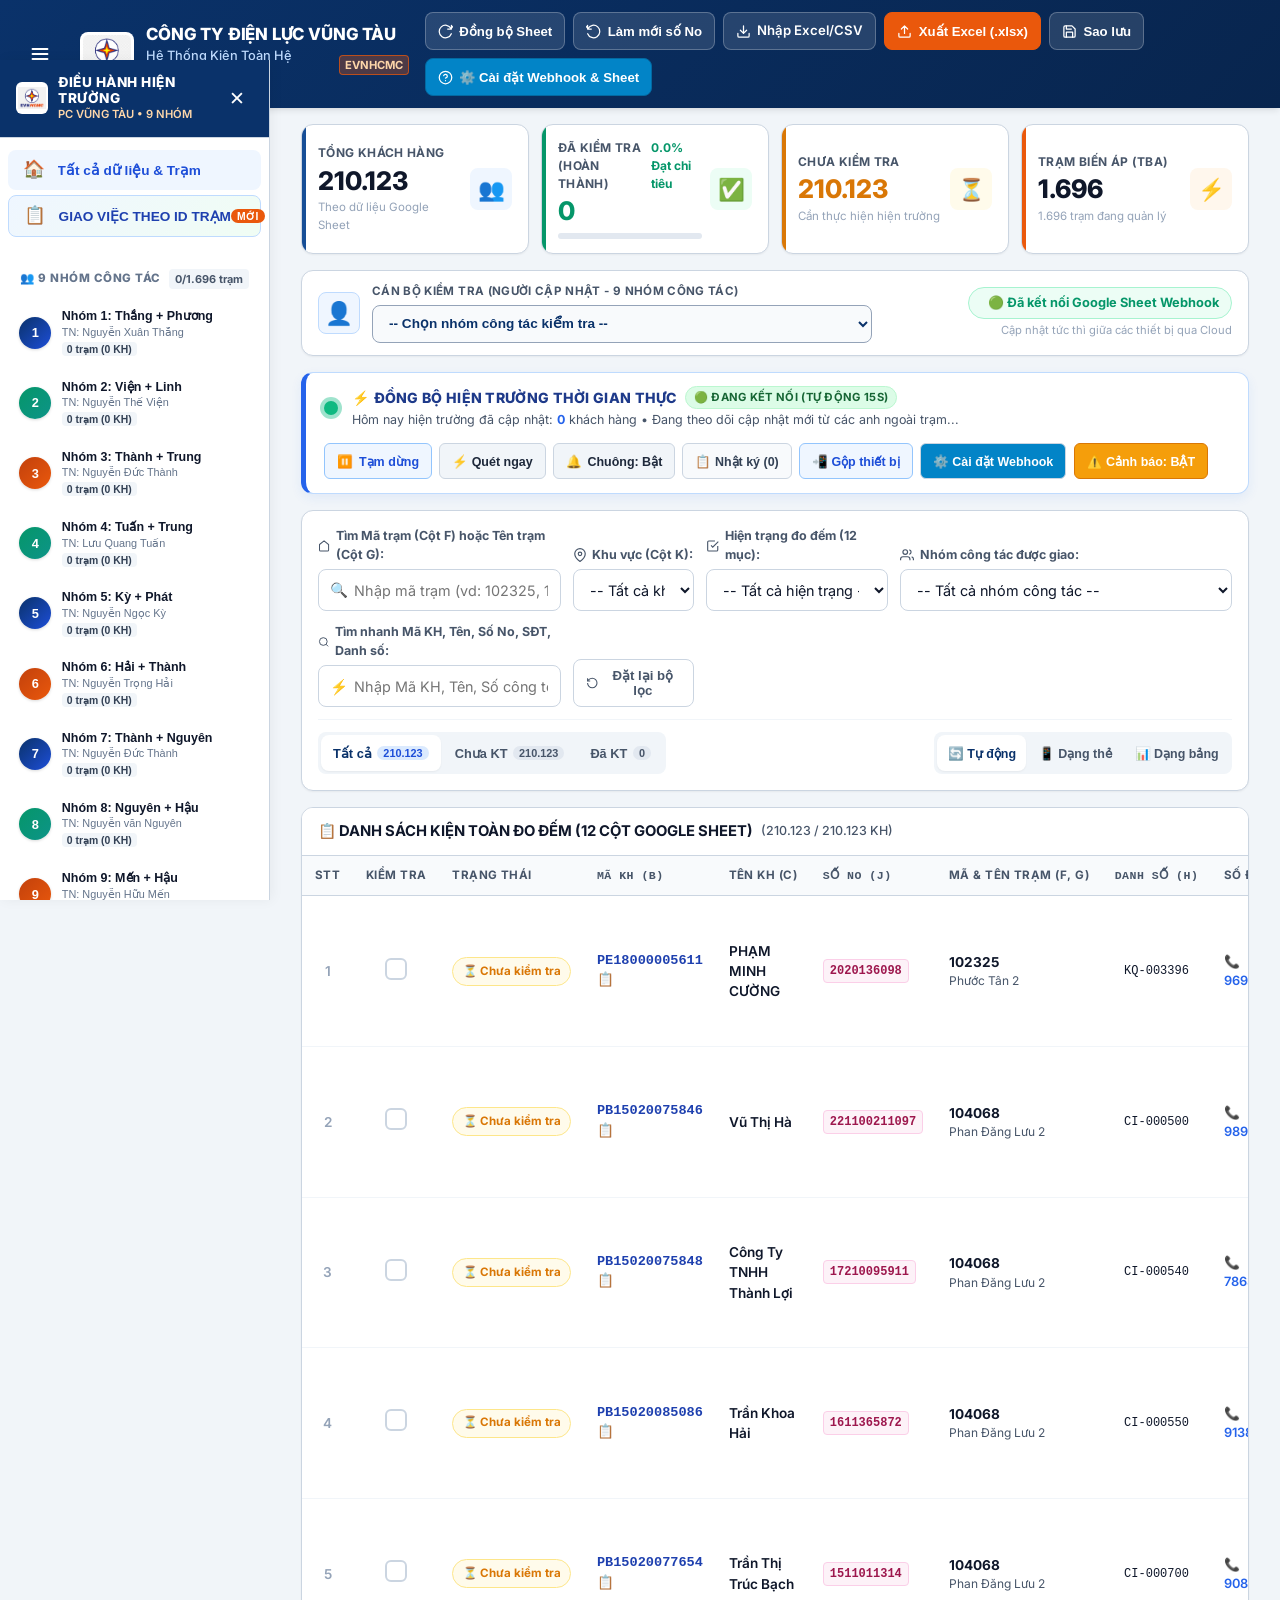
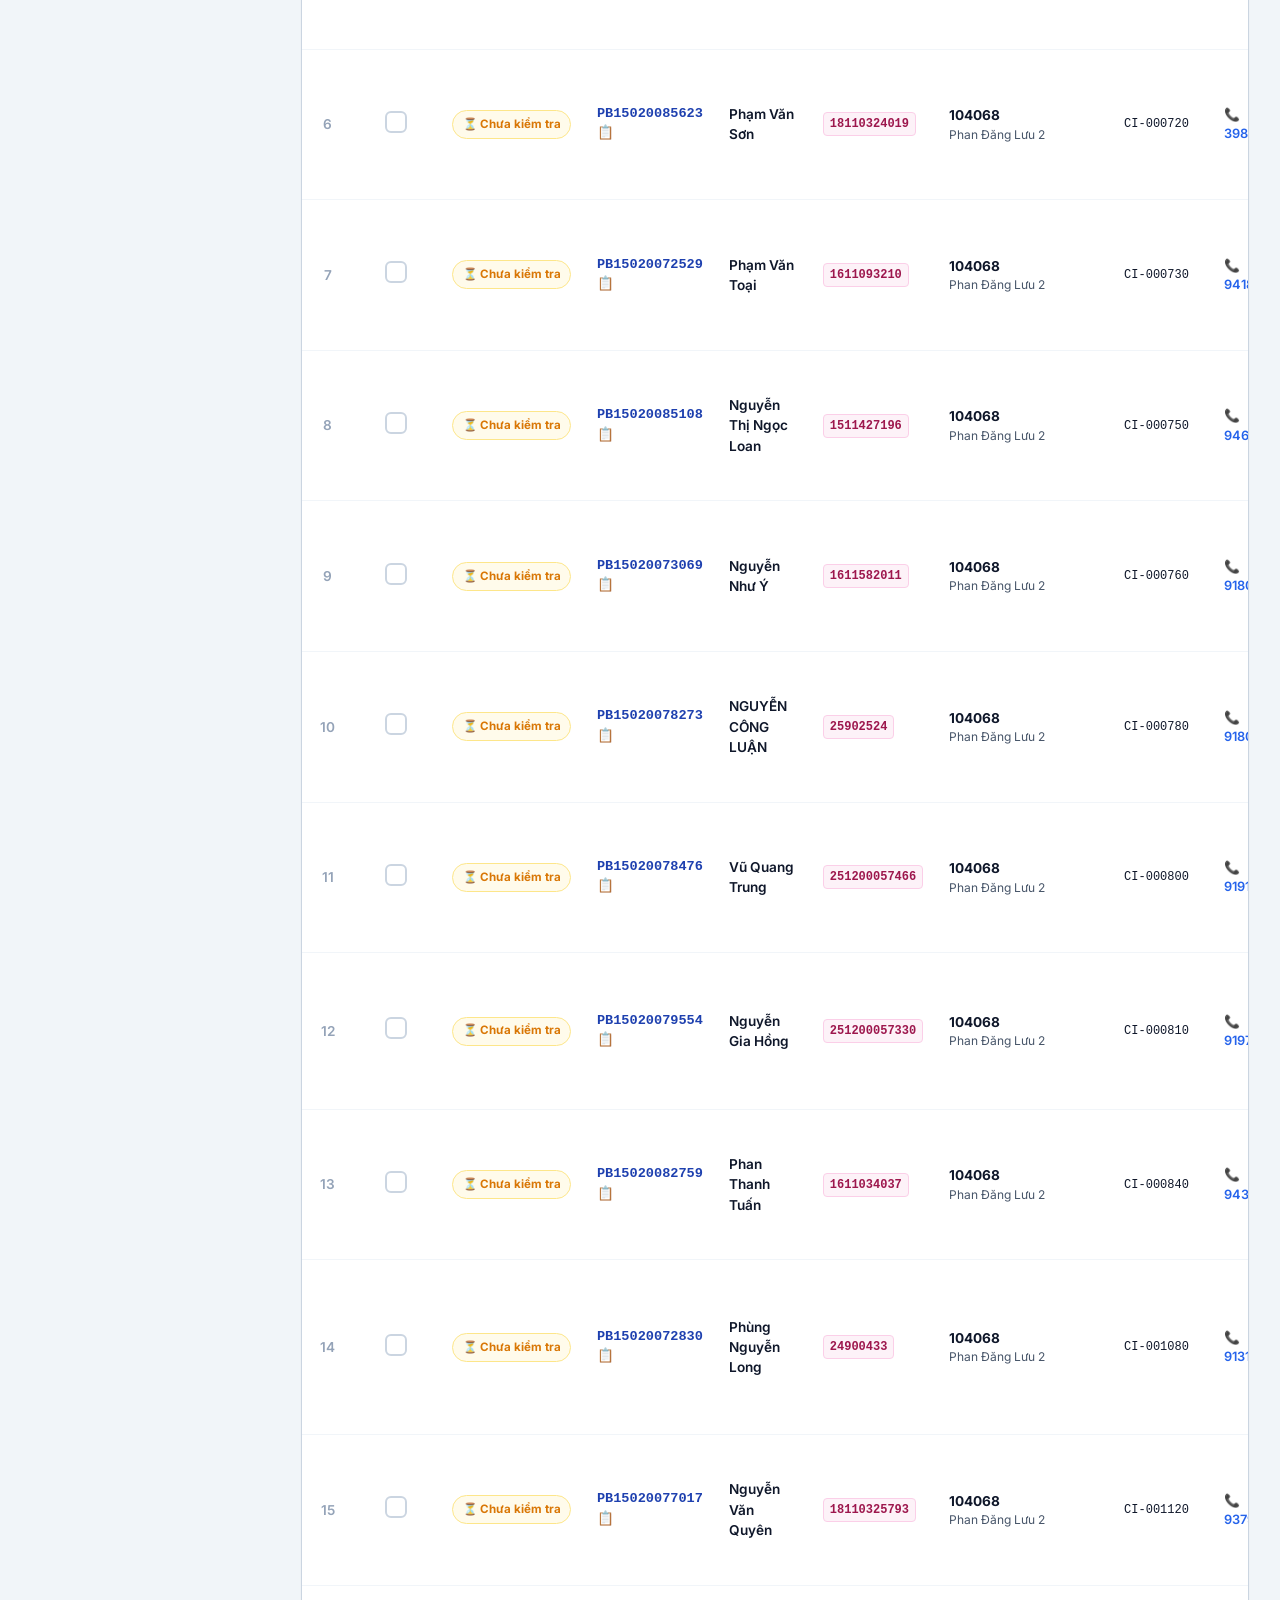
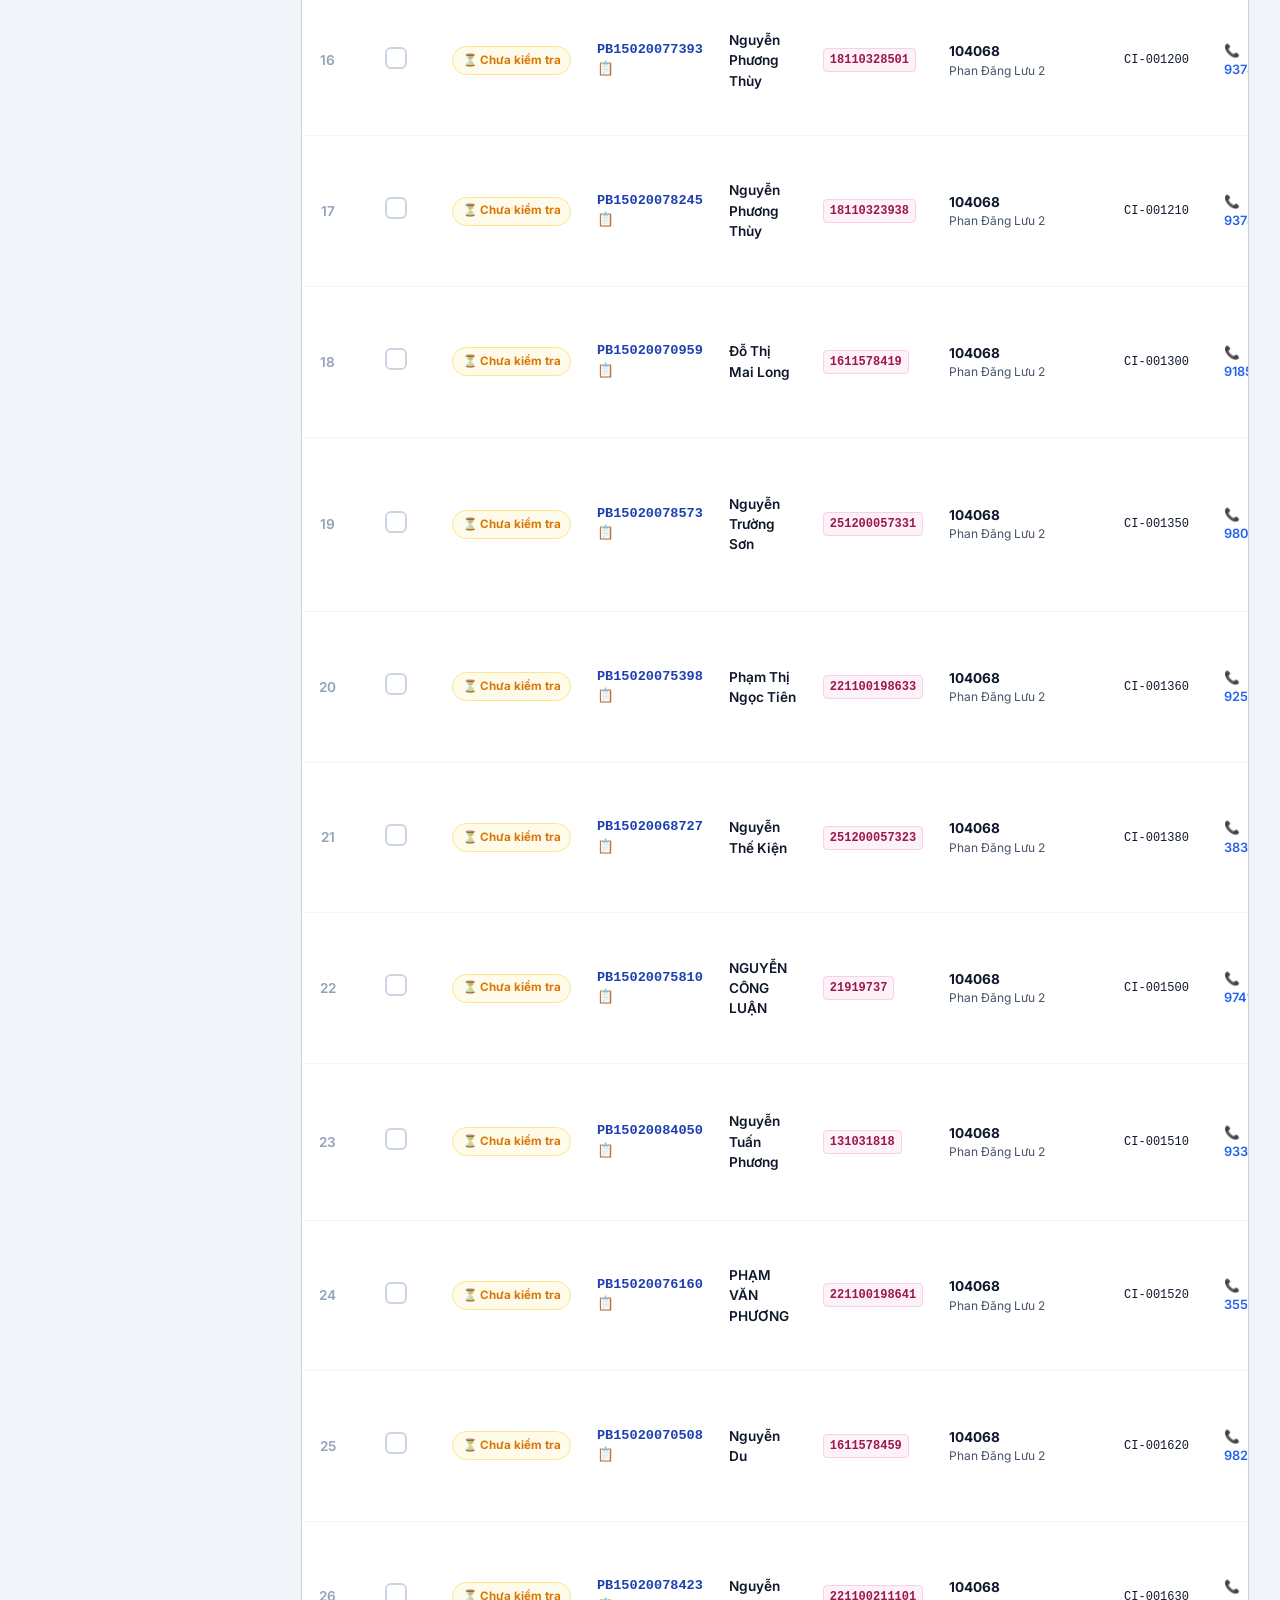
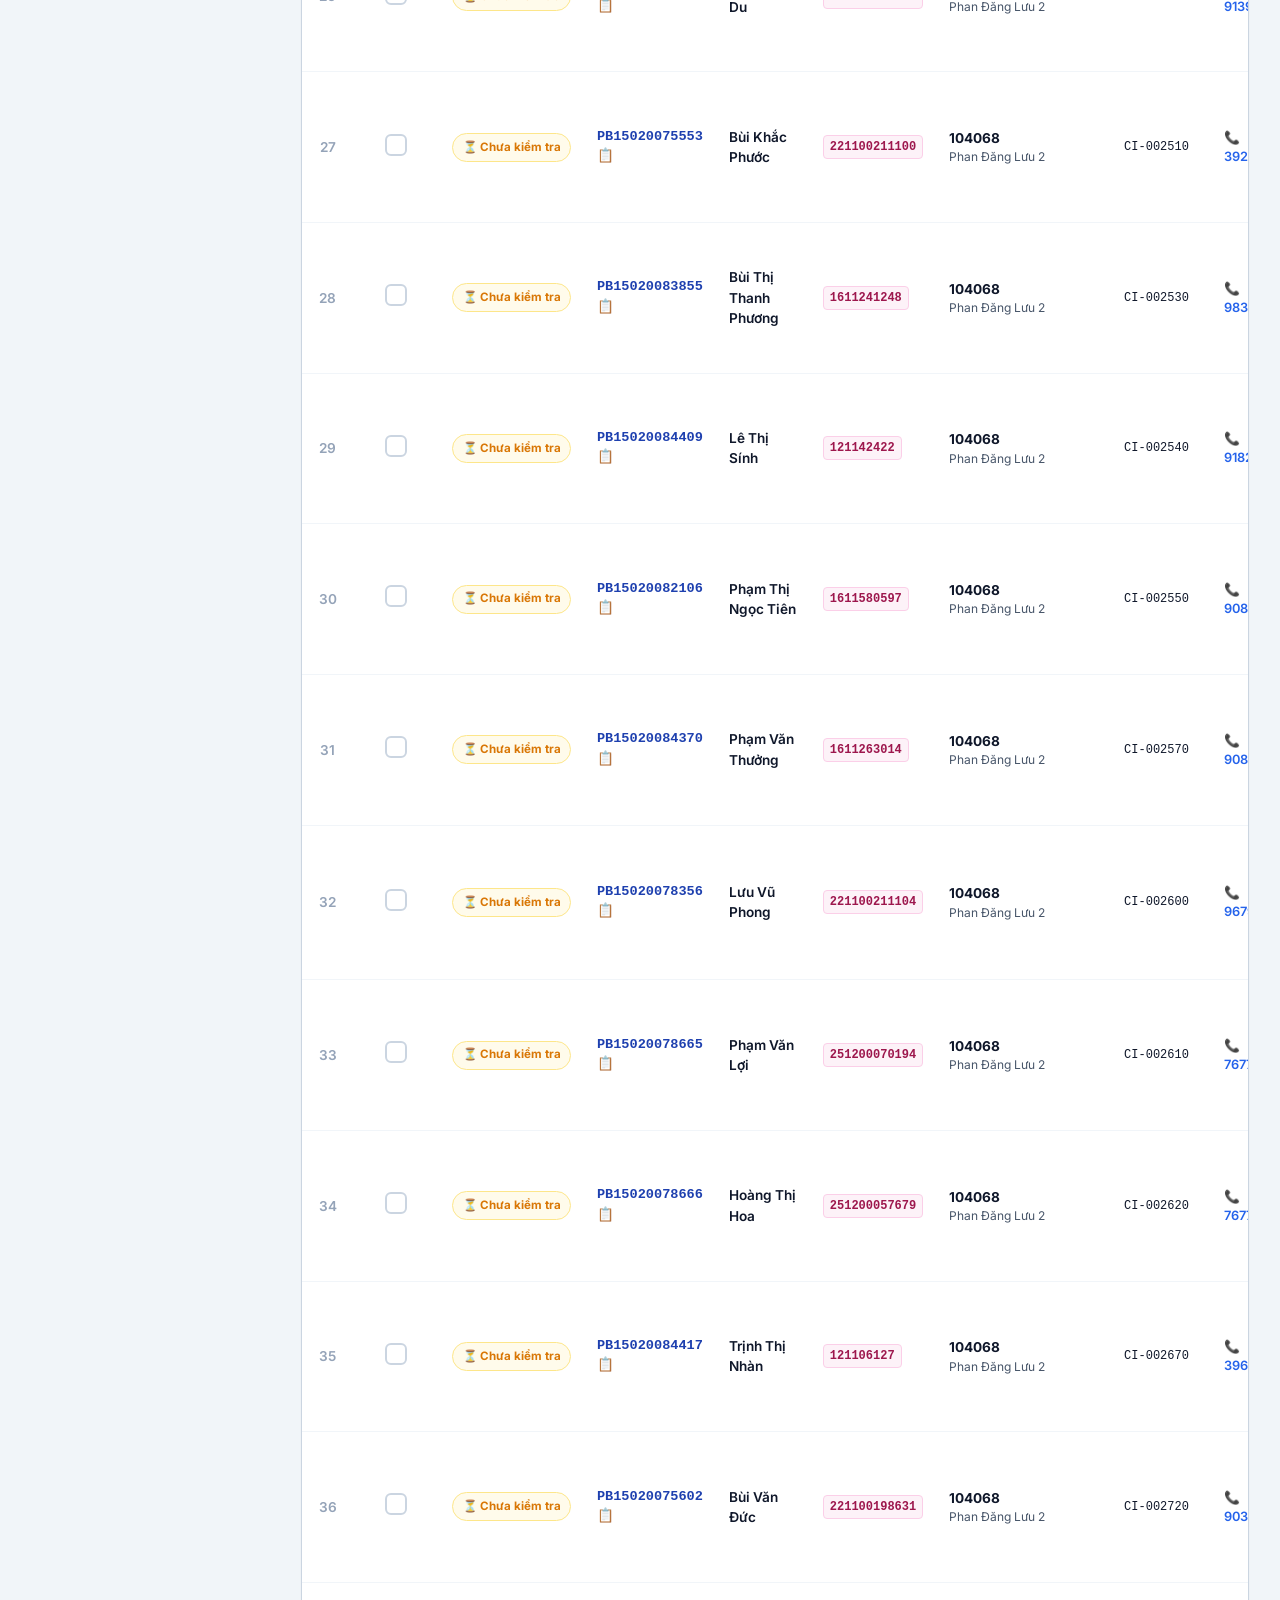
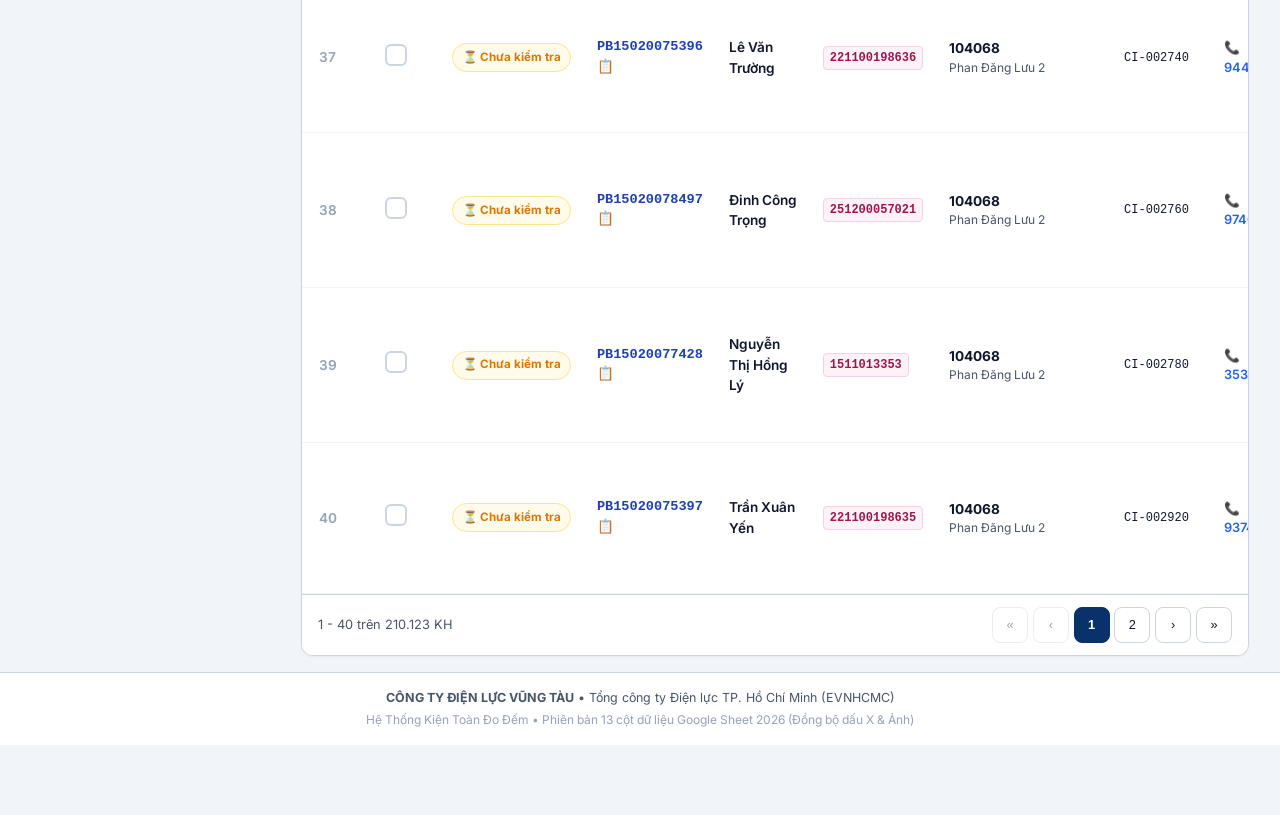
==== Kien toan HTDD_PCVT/index.html @ b948daef "feat(validation): canh bao thieu thong tin kiem tra truoc khi luu ket qua" ====
<!DOCTYPE html>
<html lang="vi">
<head>
  <meta charset="UTF-8">
  <meta name="viewport" content="width=device-width, initial-scale=1.0, maximum-scale=1.0, user-scalable=no">
  <title>Công ty Điện lực Vũng Tàu - Hệ Thống Kiện Toàn Hệ Thống Đo Đếm</title>
  <meta name="description" content="Ứng dụng web đơn kiểm tra kiện toàn hệ thống đo đếm của các khách hàng trong trạm do Công ty Điện lực Vũng Tàu (thuộc Tổng công ty Điện lực TP.HCM - EVNHCMC) quản lý, kết nối dữ liệu Google Sheet 12 cột.">
  
  <!-- Google Fonts: Inter -->
  <link rel="preconnect" href="https://fonts.googleapis.com">
  <link rel="preconnect" href="https://fonts.gstatic.com" crossorigin>
  <link href="https://fonts.googleapis.com/css2?family=Inter:wght@400;500;600;700;800&display=swap" rel="stylesheet">
  
  <!-- Favicon & Stylesheet -->
  <link rel="icon" type="image/png" href="avph472lv.png">
  <link rel="stylesheet" href="css/kienthoan.css?v=20260914_SONO_V5">
</head>
<body>

  <!-- ==========================================================================
       GLOBAL LOADER
       ========================================================================== -->
  <div id="globalLoader" style="position:fixed; top:0; left:0; right:0; bottom:0; background:rgba(15,23,42,0.45); backdrop-filter:blur(2px); z-index:9999; display:none; align-items:center; justify-content:center; color:#fff; font-weight:600; gap:0.75rem;">
    <div style="width:28px; height:28px; border:3px solid #fff; border-top-color:transparent; border-radius:50%; animation:spin 0.8s linear infinite;"></div>
    <span>Đang đồng bộ dữ liệu kiện toàn HTĐĐ...</span>
  </div>
  <style>@keyframes spin { 100% { transform: rotate(360deg); } }</style>

  <!-- ==========================================================================
       APP HEADER
       ========================================================================== -->
  <header class="app-header">
    <div class="header-container">
      <!-- Brand Section -->
      <div class="brand-section">
        <button class="btn-yt-hamburger" id="btnToggleSidebar" aria-label="Mở/đóng danh mục giao việc" title="Danh mục giao việc & 9 Nhóm công tác">
          <svg width="20" height="20" viewBox="0 0 24 24" fill="none" stroke="currentColor" stroke-width="2.2" stroke-linecap="round" stroke-linejoin="round">
            <line x1="3" y1="12" x2="21" y2="12"></line>
            <line x1="3" y1="6" x2="21" y2="6"></line>
            <line x1="3" y1="18" x2="21" y2="18"></line>
          </svg>
        </button>
        <img src="avph472lv.png" alt="EVNHCMC Logo" class="brand-logo">
        <div class="brand-text">
          <h1>CÔNG TY ĐIỆN LỰC VŨNG TÀU</h1>
          <h2>
            <span>Hệ Thống Kiện Toàn Hệ Thống Đo Đếm</span>
            <span class="badge-dept">EVNHCMC</span>
          </h2>
        </div>
      </div>

      <!-- Action Buttons -->
      <div class="header-actions">
        <button class="btn-header" id="btnSyncGSheet" title="Đồng bộ dữ liệu mới nhất từ Google Sheet">
          <svg width="15" height="15" viewBox="0 0 24 24" fill="none" stroke="currentColor" stroke-width="2" stroke-linecap="round" stroke-linejoin="round">
            <path d="M21.5 2v6h-6M21.34 15.57a10 10 0 1 1-.57-8.38l5.67-5.67"/>
          </svg>
          <span>Đồng bộ Sheet</span>
        </button>

        <button class="btn-header" id="btnReloadFreshDataset" title="Làm mới và làm sạch toàn bộ số No theo dữ liệu Google Sheet mới nhất" onclick="window.PCVT.forceReloadFreshData()">
          <svg width="15" height="15" viewBox="0 0 24 24" fill="none" stroke="currentColor" stroke-width="2" stroke-linecap="round" stroke-linejoin="round">
            <path d="M2.5 2v6h6M2.66 15.57a10 10 0 1 0 .57-8.38l-5.67-5.67"/>
          </svg>
          <span>Làm mới số No</span>
        </button>

        <label class="btn-header" title="Nạp dữ liệu từ file Excel (.xlsx) hoặc CSV tải về">
          <input type="file" id="fileImportInput" accept=".xlsx, .xls, .csv, .txt" style="display:none">
          <svg width="15" height="15" viewBox="0 0 24 24" fill="none" stroke="currentColor" stroke-width="2" stroke-linecap="round" stroke-linejoin="round">
            <path d="M21 15v4a2 2 0 0 1-2 2H5a2 2 0 0 1-2-2v-4M7 10l5 5 5-5M12 15V3"/>
          </svg>
          <span>Nhập Excel/CSV</span>
        </label>

        <button class="btn-header primary" id="btnExportExcel" title="Xuất file Excel (.xlsx) chuẩn 13 cột có dấu X cho khách hàng đã kiểm tra">
          <svg width="15" height="15" viewBox="0 0 24 24" fill="none" stroke="currentColor" stroke-width="2" stroke-linecap="round" stroke-linejoin="round">
            <path d="M21 15v4a2 2 0 0 1-2 2H5a2 2 0 0 1-2-2v-4M17 8l-5-5-5 5M12 3v12"/>
          </svg>
          <span>Xuất Excel (.xlsx)</span>
        </button>

        <button class="btn-header" id="btnExportJson" title="Sao lưu dữ liệu ra file JSON">
          <svg width="15" height="15" viewBox="0 0 24 24" fill="none" stroke="currentColor" stroke-width="2" stroke-linecap="round" stroke-linejoin="round">
            <path d="M19 21H5a2 2 0 0 1-2-2V5a2 2 0 0 1 2-2h11l5 5v11a2 2 0 0 1-2 2z"/>
            <polyline points="17 21 17 13 7 13 7 21"/>
            <polyline points="7 3 7 8 15 8"/>
          </svg>
          <span>Sao lưu</span>
        </button>

        <button class="btn-header" id="btnConfigGSheet" title="Cấu hình Google Sheet URL và Webhook thời gian thực" style="background: #0284c7; color: #ffffff; border-color: #0369a1; font-weight: 700;">
          <svg width="15" height="15" viewBox="0 0 24 24" fill="none" stroke="currentColor" stroke-width="2" stroke-linecap="round" stroke-linejoin="round">
            <circle cx="12" cy="12" r="10"/><path d="M9.09 9a3 3 0 0 1 5.83 1c0 2-3 3-3 3M12 17h.01"/>
          </svg>
          <span>⚙️ Cài đặt Webhook & Sheet</span>
        </button>
      </div>
    </div>
  </header>

  <!-- ==========================================================================
       YOUTUBE-STYLE COLLAPSIBLE SIDEBAR & BACKDROP
       ========================================================================== -->
  <div class="yt-sidebar-backdrop" id="ytSidebarBackdrop"></div>

  <aside class="yt-sidebar" id="ytSidebar">
    <!-- Sidebar Header (Mobile & Drawer) -->
    <div class="yt-sidebar-header">
      <div class="yt-sidebar-brand">
        <img src="avph472lv.png" alt="EVNHCMC Logo" class="yt-brand-logo">
        <div class="yt-brand-text">
          <span class="yt-brand-title">ĐIỀU HÀNH HIỆN TRƯỜNG</span>
          <span class="yt-brand-sub">PC VŨNG TÀU &bull; 9 NHÓM</span>
        </div>
      </div>
      <button class="yt-sidebar-close" id="btnCloseSidebar" title="Đóng thanh bên">✕</button>
    </div>

    <div class="yt-sidebar-content">
      <!-- Section 1: Navigation Actions -->
      <div class="yt-nav-group">
        <button class="yt-nav-item active" id="ytNavAllCustomers" title="Xem toàn bộ khách hàng và trạm">
          <span class="yt-nav-icon">🏠</span>
          <span class="yt-nav-label">Tất cả dữ liệu & Trạm</span>
        </button>

        <button class="yt-nav-item yt-nav-assign-cta" id="btnOpenAssignModal" title="Giao việc cho nhóm công tác theo ID trạm">
          <span class="yt-nav-icon">📋</span>
          <div class="yt-nav-text">
            <span class="yt-nav-label">GIAO VIỆC THEO ID TRẠM</span>
            <span class="yt-nav-badge-hot">MỚI</span>
          </div>
        </button>
      </div>

      <div class="yt-sidebar-divider"></div>

      <!-- Active Group Filter Notice -->
      <div class="yt-active-filter-box" id="ytActiveFilterBox" style="display:none;">
        <div class="yt-filter-box-header">
          <span class="yt-filter-box-title">🎯 ĐANG LỌC NHÓM:</span>
          <button class="yt-btn-clear-filter" id="ytBtnClearGroupFilter" title="Bỏ lọc, xem tất cả">✕ Xem tất cả</button>
        </div>
        <div class="yt-filter-box-name" id="ytFilterGroupName">---</div>
        <div class="yt-filter-box-sub" id="ytFilterGroupSub">0 trạm &bull; 0 KH</div>
      </div>

      <!-- Section 2: Workgroups List (9 Nhóm công tác) -->
      <div class="yt-sidebar-section-header">
        <span class="yt-sidebar-section-title">👥 9 NHÓM CÔNG TÁC</span>
        <span class="yt-title-badge" id="ytAssignedStatBadge">0/1.696 trạm</span>
      </div>

      <div class="yt-workgroup-list" id="ytWorkgroupList">
        <!-- Rendered dynamically by js/kienthoan.js -->
      </div>

      <div class="yt-sidebar-divider"></div>

      <!-- Section 3: Utilities -->
      <div class="yt-sidebar-section-header">
        <span class="yt-sidebar-section-title">⚡ TIỆN ÍCH HỆ THỐNG</span>
      </div>
      <div class="yt-nav-group">
        <button class="yt-nav-item" onclick="document.getElementById('btnConfigGSheet').click()">
          <span class="yt-nav-icon">⚙️</span>
          <span class="yt-nav-label">Cài đặt Google Sheet & Webhook</span>
        </button>
        <button class="yt-nav-item" onclick="document.getElementById('btnExportExcel').click()">
          <span class="yt-nav-icon">📊</span>
          <span class="yt-nav-label">Xuất Excel đầy đủ (13 cột)</span>
        </button>
        <button class="yt-nav-item" id="btnExportAssignments">
          <span class="yt-nav-icon">📊</span>
          <span class="yt-nav-label">Xuất danh sách trạm đã giao (.xlsx)</span>
        </button>
      </div>
    </div>
  </aside>

  <!-- ==========================================================================
       MAIN WRAPPER (1 TAB CHỨC NĂNG TOÀN DIỆN)
       ========================================================================== -->
  <main class="main-wrapper" id="mainWrapper">

    <!-- Active Workgroup Assignment Filter Banner -->
    <section class="group-filter-banner" id="groupFilterBanner" style="display:none;">
      <div class="group-banner-info">
        <span class="group-banner-icon">👥</span>
        <div class="group-banner-text">
          <div class="group-banner-title">
            <span>ĐANG LỌC THEO NHÓM CÔNG TÁC:</span>
            <strong id="groupBannerName">---</strong>
          </div>
          <div class="group-banner-sub" id="groupBannerStats">
            Phụ trách: 0 trạm &bull; 0 khách hàng
          </div>
        </div>
      </div>
      <button class="btn-clear-group-banner" id="btnClearGroupBanner" title="Bỏ lọc theo nhóm công tác">
        ✕ Xem tất cả khách hàng
      </button>
    </section>

    <!-- KPI Cards Row -->
    <section class="kpi-grid">
      <!-- Total Customers Card -->
      <div class="kpi-card total">
        <div class="kpi-content">
          <span class="kpi-label">Tổng khách hàng</span>
          <span class="kpi-value" id="kpiTotalCount">0</span>
          <span class="kpi-sub">Theo dữ liệu Google Sheet</span>
        </div>
        <div class="kpi-icon">👥</div>
      </div>

      <!-- Completed Inspections Card -->
      <div class="kpi-card completed">
        <div class="kpi-content">
          <div style="display: flex; justify-content: space-between; align-items: baseline;">
            <span class="kpi-label">Đã kiểm tra (Hoàn thành)</span>
            <span style="font-size: 0.75rem; font-weight: 700; color: var(--status-completed);" id="kpiPercentLabel">0%</span>
          </div>
          <span class="kpi-value" id="kpiCompletedCount" style="color: var(--status-completed);">0</span>
          <div class="kpi-progress">
            <div class="kpi-progress-fill" id="kpiProgressFill" style="width: 0%;"></div>
          </div>
        </div>
        <div class="kpi-icon">✅</div>
      </div>

      <!-- Pending Inspections Card -->
      <div class="kpi-card pending">
        <div class="kpi-content">
          <span class="kpi-label">Chưa kiểm tra</span>
          <span class="kpi-value" id="kpiPendingCount" style="color: var(--status-pending);">0</span>
          <span class="kpi-sub">Cần thực hiện hiện trường</span>
        </div>
        <div class="kpi-icon">⏳</div>
      </div>

      <!-- Stations Managed Card -->
      <div class="kpi-card stations">
        <div class="kpi-content">
          <span class="kpi-label">Trạm biến áp (TBA)</span>
          <span class="kpi-value" id="kpiStationsCount">1.696</span>
          <span class="kpi-sub">1.696 trạm đang quản lý</span>
        </div>
        <div class="kpi-icon">⚡</div>
      </div>
    </section>

    <!-- Inspector & Realtime Sync Toolbar -->
    <section class="inspector-toolbar">
      <div class="inspector-box">
        <div class="inspector-icon">👤</div>
        <div class="inspector-info">
          <span class="inspector-title">CÁN BỘ KIỂM TRA (NGƯỜI CẬP NHẬT - 9 NHÓM CÔNG TÁC)</span>
          <div class="inspector-input-wrap">
            <select id="selectInspectorPreset" class="inspector-select" title="Chọn nhóm cán bộ kiểm tra">
              <option value="">-- Chọn nhóm công tác kiểm tra --</option>
              <option value="Nguyễn Xuân Thắng + Phạm Duy Phương (Trưởng nhóm: Nguyễn Xuân Thắng)">Nhóm 1: Nguyễn Xuân Thắng + Phạm Duy Phương (TN: Nguyễn Xuân Thắng)</option>
              <option value="Nguyễn Thế Viện + Nguyễn Kim Linh (Trưởng nhóm: Nguyễn Thế Viện)">Nhóm 2: Nguyễn Thế Viện + Nguyễn Kim Linh (TN: Nguyễn Thế Viện)</option>
              <option value="Nguyễn Đức Thành + Lê Gia Quốc Trung (Trưởng nhóm: Nguyễn Đức Thành)">Nhóm 3: Nguyễn Đức Thành + Lê Gia Quốc Trung (TN: Nguyễn Đức Thành)</option>
              <option value="Lưu Quang Tuấn + Lê Gia Quốc Trung (Trưởng nhóm: Lưu Quang Tuấn)">Nhóm 4: Lưu Quang Tuấn + Lê Gia Quốc Trung (TN: Lưu Quang Tuấn)</option>
              <option value="Nguyễn Ngọc Kỳ + Huỳnh Tấn Phát (Trưởng nhóm: Nguyễn Ngọc Kỳ)">Nhóm 5: Nguyễn Ngọc Kỳ + Huỳnh Tấn Phát (TN: Nguyễn Ngọc Kỳ)</option>
              <option value="Nguyễn Trọng Hải + Nguyễn văn Thành (Trưởng nhóm: Nguyễn Trọng Hải)">Nhóm 6: Nguyễn Trọng Hải + Nguyễn văn Thành (TN: Nguyễn Trọng Hải)</option>
              <option value="Nguyễn Đức Thành + Nguyễn Văn Nguyên (Trưởng nhóm: Nguyễn Đức Thành)">Nhóm 7: Nguyễn Đức Thành + Nguyễn Văn Nguyên (TN: Nguyễn Đức Thành)</option>
              <option value="Nguyễn Văn Nguyên + Lê Phúc Hậu (Trưởng nhóm: Nguyễn văn Nguyên)">Nhóm 8: Nguyễn Văn Nguyên + Lê Phúc Hậu (TN: Nguyễn văn Nguyên)</option>
              <option value="Nguyễn Hữu Mến + Lê Phúc Hậu (Trưởng nhóm: Nguyễn Hữu Mến)">Nhóm 9: Nguyễn Hữu Mến + Lê Phúc Hậu (TN: Nguyễn Hữu Mến)</option>
              <option value="__custom__">✏️ Khác (Tự nhập tên)...</option>
            </select>
            <input type="text" id="inputInspectorName" class="inspector-input" placeholder="Nhập tên cán bộ khác..." style="display:none;" autocomplete="name">
            <button type="button" class="btn-save-inspector" id="btnSaveInspector" style="display:none;" title="Lưu tên cán bộ">💾 Lưu</button>
          </div>
        </div>
      </div>
      <div class="sync-realtime-box">
        <div class="sync-realtime-status" id="syncRealtimeStatus" title="Bấm vào đây để mở Cài đặt Webhook" style="cursor: pointer;" onclick="openModal('modalSheetGuide')">
          <span class="sync-pulse"></span>
          <span id="syncRealtimeText">🟢 Đã đồng bộ tức thì</span>
        </div>
        <div class="sync-realtime-sub" id="syncRealtimeSub">Mọi thao tác trên điện thoại được lưu và đồng bộ ngay</div>
      </div>
    </section>

    <!-- Real-time Field Monitor Bar (Đồng bộ trực tiếp hiện trường về nhà) -->
    <section class="live-field-monitor-bar" id="liveFieldMonitorBar">
      <div class="live-monitor-main">
        <div class="live-indicator-wrap">
          <span class="live-ping-dot active" id="livePingDot" title="Đang kết nối luồng dữ liệu hiện trường"></span>
          <div>
            <div class="live-monitor-title">
              <span>⚡ ĐỒNG BỘ HIỆN TRƯỜNG THỜI GIAN THỰC</span>
              <span class="live-status-pill online" id="liveStatusPill">🟢 ĐANG KẾT NỐI (TỰ ĐỘNG 15S)</span>
            </div>
            <div class="live-monitor-desc" id="liveMonitorDesc">
              Hôm nay hiện trường đã cập nhật: <strong id="liveCountToday">0</strong> khách hàng &bull; <span id="liveLastActivityText">Đang theo dõi cập nhật mới từ các anh ngoài trạm...</span>
            </div>
          </div>
        </div>

        <div class="live-monitor-controls">
          <button type="button" class="btn-live-ctrl active" id="btnToggleLiveSync" title="Bật/Tạm dừng tự động quét kết quả từ hiện trường">
            <span id="btnToggleLiveSyncIcon">⏸️</span>
            <span id="btnToggleLiveSyncText">Tạm dừng</span>
          </button>
          <button type="button" class="btn-live-ctrl" id="btnManualQuickScan" title="Quét ngay lập tức các cập nhật mới từ hiện trường">
            <span>⚡ Quét ngay</span>
          </button>
          <button type="button" class="btn-live-ctrl" id="btnToggleSound" title="Bật/tắt âm thanh chuông báo khi có kết quả mới">
            <span id="btnToggleSoundIcon">🔔</span>
            <span id="btnToggleSoundText">Chuông: Bật</span>
          </button>
          <button type="button" class="btn-live-ctrl secondary" id="btnToggleFeed" title="Mở danh sách các khách hàng vừa được kiểm tra ngoài hiện trường">
            <span>📋 Nhật ký (<span id="liveFeedBadge">0</span>)</span>
          </button>
          <button type="button" class="btn-live-ctrl active" onclick="openModal('modalMultiDeviceSync')" title="Gộp và đồng bộ dữ liệu giữa điện thoại và máy tính">
            <span>📲 Gộp thiết bị</span>
          </button>
          <button type="button" class="btn-live-ctrl" onclick="openModal('modalSheetGuide')" title="Cài đặt đường link Webhook Google Sheet" style="background: #0284c7; color: #ffffff; font-weight: 700;">
            <span>⚙️ Cài đặt Webhook</span>
          </button>
          <button type="button" class="btn-live-ctrl" id="btnToggleIncompleteWarn" onclick="window.PCVT.toggleIncompleteWarning()" title="Bật/Tắt cảnh báo khi lưu thông tin chưa đầy đủ" style="background: #f59e0b; color: #ffffff; font-weight: 700; border-color: #d97706;">
            <span id="labelToggleIncompleteWarn">⚠️ Cảnh báo: BẬT</span>
          </button>
        </div>
      </div>

      <!-- Expandable Live Activity Feed -->
      <div class="live-feed-drawer" id="liveFeedDrawer" style="display: none;">
        <div class="live-feed-header">
          <strong>📋 DÒNG THỜI GIAN CÁC KHÁCH HÀNG VỪA KIỂM TRA TỪ HIỆN TRƯỜNG</strong>
          <button type="button" class="btn-close-feed" id="btnCloseFeed">✕ Đóng</button>
        </div>
        <div class="live-feed-list" id="liveFeedList">
          <div class="live-feed-empty">Chưa có bản ghi nào được cập nhật trong phiên làm việc này. Khi các anh ngoài hiện trường thao tác, danh sách sẽ hiển thị ngay tại đây!</div>
        </div>
      </div>
    </section>

    <!-- Selected Station Banner (Dynamic) -->
    <section class="station-banner" id="stationBanner" style="display: none;">
      <div class="station-banner-info">
        <div class="station-badge-icon">⚡</div>
        <div>
          <div class="station-title" id="stationBannerTitle">Trạm: TBA</div>
          <div class="station-meta" id="stationBannerMeta">
            <span>Tổng: 0 KH</span> &bull; 
            <span>Đã kiểm tra: 0/0 (0%)</span>
          </div>
        </div>
      </div>
      <div class="station-banner-actions">
        <button class="btn-station-action check-all" id="btnCheckAllStation">
          <svg width="15" height="15" viewBox="0 0 24 24" fill="none" stroke="currentColor" stroke-width="2.5" stroke-linecap="round" stroke-linejoin="round">
            <polyline points="20 6 9 17 4 12"></polyline>
          </svg>
          Kiểm tra tất cả KH trong trạm này
        </button>
      </div>
    </section>

    <!-- Filter & Search Controls Card -->
    <section class="controls-card">
      <div class="controls-row-top">
        <!-- 1. Search ID Trạm / Tên Trạm -->
        <div class="form-group">
          <label class="form-label" for="searchStationInput">
            <svg width="14" height="14" viewBox="0 0 24 24" fill="none" stroke="currentColor" stroke-width="2"><path d="M3 9l9-7 9 7v11a2 2 0 0 1-2 2H5a2 2 0 0 1-2-2z"/></svg>
            Tìm Mã trạm (Cột F) hoặc Tên trạm (Cột G):
          </label>
          <div class="input-with-icon">
            <span class="input-icon">🔍</span>
            <input type="text" class="form-control" id="searchStationInput" 
                   placeholder="Nhập mã trạm (vd: 102325, 104068) hoặc tên trạm..." autocomplete="off">
            <button type="button" id="btnClearStation" style="position:absolute; right:10px; border:none; background:transparent; cursor:pointer; color:var(--text-light); display:none;">✕</button>
          </div>
          <!-- Autocomplete Dropdown List for all 1,696 stations -->
          <div class="autocomplete-dropdown" id="stationAutocompleteDropdown"></div>
        </div>

        <!-- 2. Filter Area (Khu vực - Cột K) -->
        <div class="form-group">
          <label class="form-label" for="filterAreaSelect">
            <svg width="14" height="14" viewBox="0 0 24 24" fill="none" stroke="currentColor" stroke-width="2"><path d="M21 10c0 7-9 13-9 13s-9-6-9-13a9 9 0 0 1 18 0z"/><circle cx="12" cy="10" r="3"/></svg>
            Khu vực (Cột K):
          </label>
          <select class="form-control form-select" id="filterAreaSelect">
            <option value="">-- Tất cả khu vực --</option>
            <option value="Vũng Tàu">Vũng Tàu</option>
            <option value="Bà Rịa">Bà Rịa</option>
            <option value="Phú Mỹ">Phú Mỹ</option>
            <option value="Côn Đảo">Côn Đảo</option>
          </select>
        </div>

        <!-- 3. Filter Condition (Hiện trạng đo đếm 12 mục) -->
        <div class="form-group">
          <label class="form-label" for="filterConditionSelect">
            <svg width="14" height="14" viewBox="0 0 24 24" fill="none" stroke="currentColor" stroke-width="2"><polyline points="9 11 12 14 22 4"/><path d="M21 12v7a2 2 0 0 1-2 2H5a2 2 0 0 1-2-2V5a2 2 0 0 1 2-2h11"/></svg>
            Hiện trạng đo đếm (12 mục):
          </label>
          <select class="form-control form-select" id="filterConditionSelect">
            <option value="">-- Tất cả hiện trạng --</option>
            <option value="Hoạt động bình thường">1. Hoạt động bình thường</option>
            <option value="Hoạt động bình thường ( nhưng không có chì niêm)">2. Hoạt động bình thường ( nhưng không có chì niêm)</option>
            <option value="Cài đặt sai hệ số nhân">3. Cài đặt sai hệ số nhân</option>
            <option value="Điện kế quá hạn kiểm định">4. Điện kế quá hạn kiểm định</option>
            <option value="Điện kế mờ, đen màn hình">5. Điện kế mờ, đen màn hình</option>
            <option value="Đã cô lập hoặc đã thu hồi">6. Đã cô lập hoặc đã thu hồi</option>
            <option value="Bị lỏng dây trên hệ thống đo đếm">7. Bị lỏng dây trên hệ thống đo đếm</option>
            <option value="Mất dòng, mất áp">8. Mất dòng, mất áp</option>
            <option value="Thùng điện kế, CB,... bị mục đáy, khe hở lớn, ....">9. Thùng điện kế, CB,... bị mục đáy, khe hở lớn, ....</option>
            <option value="Sai giờ thực tế">10. Sai giờ thực tế</option>
            <option value="Điện kế hư, hỏng">11. Điện kế hư, hỏng</option>
            <option value="Không kiểm tra được do nhiều lý do (khóa cửa, kh vắng nhà, ...)">12. Không kiểm tra được do nhiều lý do...</option>
          </select>
        </div>

        <!-- 4. Filter Workgroup Assigned -->
        <div class="form-group">
          <label class="form-label" for="filterWorkgroupSelect">
            <svg width="14" height="14" viewBox="0 0 24 24" fill="none" stroke="currentColor" stroke-width="2"><path d="M17 21v-2a4 4 0 0 0-4-4H5a4 4 0 0 0-4 4v2"></path><circle cx="9" cy="7" r="4"></circle><path d="M23 21v-2a4 4 0 0 0-3-3.87"></path><path d="M16 3.13a4 4 0 0 1 0 7.75"></path></svg>
            Nhóm công tác được giao:
          </label>
          <select class="form-control form-select" id="filterWorkgroupSelect">
            <option value="">-- Tất cả nhóm công tác --</option>
            <option value="unassigned">⚠️ Chưa giao cho nhóm nào</option>
            <option value="group_1">Nhóm 1: Thắng + Phương</option>
            <option value="group_2">Nhóm 2: Viện + Linh</option>
            <option value="group_3">Nhóm 3: Thành + Trung</option>
            <option value="group_4">Nhóm 4: Tuấn + Trung</option>
            <option value="group_5">Nhóm 5: Kỳ + Phát</option>
            <option value="group_6">Nhóm 6: Hải + Thành</option>
            <option value="group_7">Nhóm 7: Thành + Nguyên</option>
            <option value="group_8">Nhóm 8: Nguyên + Hậu</option>
            <option value="group_9">Nhóm 9: Mến + Hậu</option>
          </select>
        </div>

        <!-- 5. Free Text Search across 12 columns -->
        <div class="form-group">
          <label class="form-label" for="globalKeywordInput">
            <svg width="14" height="14" viewBox="0 0 24 24" fill="none" stroke="currentColor" stroke-width="2"><circle cx="11" cy="11" r="8"/><line x1="21" y1="21" x2="16.65" y2="16.65"/></svg>
            Tìm nhanh Mã KH, Tên, Số No, SĐT, Danh số:
          </label>
          <div class="input-with-icon">
            <span class="input-icon">⚡</span>
            <input type="text" class="form-control" id="globalKeywordInput" 
                   placeholder="Nhập Mã KH, Tên, Số công tơ (No), SĐT, Điểm đo...">
          </div>
        </div>

        <!-- 4. Reset Filters Button -->
        <div>
          <button class="btn-secondary" id="btnResetFilters" style="width:100%; justify-content:center;" title="Xóa các điều kiện tìm kiếm và trở về mặc định">
            <svg width="14" height="14" viewBox="0 0 24 24" fill="none" stroke="currentColor" stroke-width="2"><path d="M3 12a9 9 0 1 0 9-9 9.75 9.75 0 0 0-6.74 2.74L3 8"/><path d="M3 3v5h5"/></svg>
            Đặt lại bộ lọc
          </button>
        </div>
      </div>

      <!-- Bottom controls: Status toggle tabs & View Mode Toggle -->
      <div class="controls-row-bottom">
        <div class="status-filter-tabs">
          <button class="status-tab-btn active" data-status="all">
            Tất cả <span class="badge-count" id="countTabAll">0</span>
          </button>
          <button class="status-tab-btn" data-status="pending">
            Chưa KT <span class="badge-count" id="countTabPending">0</span>
          </button>
          <button class="status-tab-btn" data-status="completed">
            Đã KT <span class="badge-count" id="countTabCompleted">0</span>
          </button>
        </div>

        <!-- View Mode Switcher -->
        <div class="view-mode-toggle">
          <button class="btn-view-mode active" data-mode="auto" title="Tự động theo màn hình">
            🔄 Tự động
          </button>
          <button class="btn-view-mode" data-mode="cards" title="Xem dạng thẻ thân thiện trên điện thoại">
            📱 Dạng thẻ
          </button>
          <button class="btn-view-mode" data-mode="table" title="Xem dạng bảng rộng máy tính">
            📊 Dạng bảng
          </button>
        </div>
      </div>
    </section>

    <!-- Customer Data Section -->
    <section class="table-card">
      <div class="table-header-bar">
        <div class="table-title">
          <span>📋 DANH SÁCH KIỆN TOÀN ĐO ĐẾM (12 CỘT GOOGLE SHEET)</span>
          <span class="table-count-badge" id="tableCountInfo">(Đang tải...)</span>
        </div>
      </div>

      <!-- 1. Desktop Table View (Wide Screens) -->
      <div class="table-responsive">
        <table class="data-table">
          <thead>
            <tr>
              <th class="col-stt">STT</th>
              <th class="col-check" title="Đánh dấu đã hoàn thành">Kiểm tra</th>
              <th class="col-status">Trạng thái</th>
              <th class="col-cust-id">Mã KH (B)</th>
              <th class="col-cust-name">Tên KH (C)</th>
              <th class="col-meter">Số No (J)</th>
              <th class="col-station">Mã & Tên Trạm (F, G)</th>
              <th class="col-danhso">Danh số (H)</th>
              <th class="col-phone">Số ĐT (I)</th>
              <th class="col-address">Địa chỉ điểm đo (E) / ĐC KH (D)</th>
              <th class="col-area">Khu vực (K)</th>
              <th class="col-updater">Người cập nhật (L)</th>
              <th class="col-note">Ghi chú hiện trạng</th>
              <th class="col-photo">Hình ảnh</th>
              <th class="col-actions">Lưu</th>
            </tr>
          </thead>
          <tbody id="customerTableBody">
            <!-- Rendered dynamically by js/kienthoan.js -->
          </tbody>
        </table>
      </div>

      <!-- 2. Mobile Responsive Card List (Optimized for Phones) -->
      <div class="mobile-cards-container" id="mobileCardsContainer">
        <!-- Rendered dynamically by js/kienthoan.js -->
      </div>

      <!-- Pagination Bar -->
      <div class="pagination-bar">
        <div class="pagination-info" id="paginationInfo">Hiển thị...</div>
        <div class="pagination-controls" id="paginationControls"></div>
      </div>
    </section>

  </main>

  <!-- ==========================================================================
       MOBILE STICKY BOTTOM PROGRESS BAR
       ========================================================================== -->
  <div class="mobile-sticky-bar" id="mobileStickyBar">
    <div class="mobile-sticky-progress" id="mobileStickyProgress">
      ⚡ <strong>Tiến độ</strong>: 0%
    </div>
    <div class="mobile-sticky-actions">
      <button class="btn-mobile-sticky" onclick="window.PCVT.scrollToTop()" title="Cuộn lên đầu trang">
        ⬆️ Đầu trang
      </button>
      <button class="btn-mobile-sticky" onclick="document.getElementById('btnExportExcel').click()" style="background:#0a326a; color:#fff; border-color:#0a326a;">
        📊 Xuất Excel
      </button>
    </div>
  </div>

  <!-- ==========================================================================
       STATION ASSIGNMENT MODAL (GIAO VIỆC THEO ID TRẠM CHO 9 NHÓM CÔNG TÁC)
       ========================================================================== -->
  <div class="modal-overlay" id="modalStationAssignment">
    <div class="modal-box modal-station-assign-box">
      <div class="modal-header">
        <div class="modal-title">
          <span>📋 GIAO VIỆC CHO NHÓM CÔNG TÁC THEO ID TRẠM</span>
        </div>
        <button class="btn-close-modal" onclick="closeModal('modalStationAssignment')">✕</button>
      </div>

      <div class="modal-body modal-station-assign-body">
        <!-- Step 1 & Action Card -->
        <div class="assign-action-card">
          <div class="assign-group-picker">
            <label class="assign-label" for="assignGroupSelect"><strong>Bước 1: Chọn nhóm công tác nhận việc:</strong></label>
            <select id="assignGroupSelect" class="form-control form-select assign-select">
              <option value="group_1">Nhóm 1: Nguyễn Xuân Thắng + Phạm Duy Phương (TN: Nguyễn Xuân Thắng)</option>
              <option value="group_2">Nhóm 2: Nguyễn Thế Viện + Nguyễn Kim Linh (TN: Nguyễn Thế Viện)</option>
              <option value="group_3">Nhóm 3: Nguyễn Đức Thành + Lê Gia Quốc Trung (TN: Nguyễn Đức Thành)</option>
              <option value="group_4">Nhóm 4: Lưu Quang Tuấn + Lê Gia Quốc Trung (TN: Lưu Quang Tuấn)</option>
              <option value="group_5">Nhóm 5: Nguyễn Ngọc Kỳ + Huỳnh Tấn Phát (TN: Nguyễn Ngọc Kỳ)</option>
              <option value="group_6">Nhóm 6: Nguyễn Trọng Hải + Nguyễn văn Thành (TN: Nguyễn Trọng Hải)</option>
              <option value="group_7">Nhóm 7: Nguyễn Đức Thành + Nguyễn Văn Nguyên (TN: Nguyễn Đức Thành)</option>
              <option value="group_8">Nhóm 8: Nguyễn Văn Nguyên + Lê Phúc Hậu (TN: Nguyễn văn Nguyên)</option>
              <option value="group_9">Nhóm 9: Nguyễn Hữu Mến + Lê Phúc Hậu (TN: Nguyễn Hữu Mến)</option>
            </select>
          </div>
          <div class="assign-btn-actions">
            <button type="button" class="btn-header primary btn-assign-act" id="btnApplyStationAssign">
              <span class="desktop-text">⚡ Giao các trạm đã chọn cho nhóm</span>
              <span class="mobile-text">⚡ Giao trạm đã chọn</span>
            </button>
            <button type="button" class="btn-secondary btn-unassign-act" id="btnUnassignSelectedStations">
              <span class="desktop-text">🗑️ Hủy giao việc trạm đã chọn</span>
              <span class="mobile-text">🗑️ Hủy giao việc</span>
            </button>
          </div>
        </div>

        <!-- Filter & Search Stations in Modal -->
        <div class="assign-search-bar">
          <div class="assign-search-input-wrap">
            <span class="assign-search-icon">🔍</span>
            <input type="text" id="assignStationSearchInput" class="form-control" placeholder="Tìm theo ID trạm (vd: 102325, 104068) hoặc tên trạm..." style="padding-left: 2.2rem;">
            <button type="button" id="btnClearAssignStationSearch" style="position:absolute; right:10px; border:none; background:transparent; cursor:pointer; color:var(--text-light); display:none;">✕</button>
          </div>

          <div class="assign-filter-pills">
            <button type="button" class="assign-pill-filter active" data-filter="all">Tất cả (<span id="assignCountAll">1.696</span>)</button>
            <button type="button" class="assign-pill-filter" data-filter="assigned">Đã giao việc (<span id="assignCountAssigned">0</span>)</button>
            <button type="button" class="assign-pill-filter" data-filter="unassigned">Chưa giao việc (<span id="assignCountUnassigned">1.696</span>)</button>
          </div>
        </div>

        <!-- Selection Stats & Quick Select -->
        <div class="assign-selection-summary">
          <div class="assign-selected-count">
            Đang chọn: <span id="assignSelectedCount"><strong>0</strong> trạm (0 KH)</span>
          </div>
          <div class="assign-quick-select-btns">
            <button type="button" class="btn-link" id="btnSelectAllFilteredStations">
              <span class="desktop-text">Chọn tất cả trạm đang hiển thị</span>
              <span class="mobile-text">Chọn tất cả</span>
            </button>
            <span style="color:#cbd5e1;">|</span>
            <button type="button" class="btn-link" id="btnClearAllSelectedStations">
              <span class="desktop-text">Bỏ chọn tất cả</span>
              <span class="mobile-text">Bỏ chọn</span>
            </button>
          </div>
        </div>

        <!-- Station Table List -->
        <div class="assign-table-container">
          <table class="assign-data-table">
            <thead>
              <tr>
                <th style="width: 44px; text-align: center;">
                  <input type="checkbox" id="chkAssignSelectAll" title="Chọn / Bỏ chọn tất cả">
                </th>
                <th style="width: 110px;">ID Trạm</th>
                <th>Tên Trạm</th>
                <th style="width: 90px; text-align: right;">Số KH</th>
                <th style="width: 140px; text-align: center;">Tiến độ đã KT</th>
                <th style="width: 220px;">Nhóm đang phụ trách</th>
                <th style="width: 125px; text-align: center;">Thao tác</th>
              </tr>
            </thead>
            <tbody id="assignStationTableBody">
              <!-- Rendered dynamically by js/kienthoan.js -->
            </tbody>
          </table>
        </div>
      </div>

      <div class="modal-footer assign-modal-footer">
        <span class="assign-footer-hint" style="font-size: 0.8rem; color: var(--text-muted); margin-right: auto;">
          💡 Dữ liệu phân công trạm được lưu tự động trên hệ thống và hiển thị huy hiệu trên bảng kiểm tra.
        </span>
        <button type="button" class="btn-secondary btn-export-assign-xlsx" onclick="window.PCVT.exportAssignments()" style="display:inline-flex; align-items:center; gap:6px; color:#15803d; border-color:#86efac; font-weight:600;" title="Xuất toàn bộ bảng phân công trạm ra file Excel (.xlsx)">
          <svg width="14" height="14" viewBox="0 0 24 24" fill="none" stroke="currentColor" stroke-width="2"><path d="M21 15v4a2 2 0 0 1-2 2H5a2 2 0 0 1-2-2v-4"/><polyline points="7 10 12 15 17 10"/><line x1="12" y1="15" x2="12" y2="3"/></svg>
          Xuất Excel (.xlsx)
        </button>
        <button class="btn-secondary btn-close-assign-modal" onclick="closeModal('modalStationAssignment')">Đóng</button>
      </div>
    </div>
  </div>

  <!-- ==========================================================================
       PHOTO ZOOM MODAL
       ========================================================================== -->
  <div class="modal-overlay" id="modalPhotoZoom">
    <div class="modal-box">
      <div class="modal-header">
        <div class="modal-title">
          <span>📷 HÌNH ẢNH CÔNG TƠ HIỆN TRƯỜNG</span>
        </div>
        <button class="btn-close-modal" onclick="closeModal('modalPhotoZoom')">✕</button>
      </div>
      <div class="modal-body">
        <div class="photo-zoom-container">
          <img src="" id="zoomModalImg" class="photo-zoom-img" alt="Ảnh chi tiết công tơ">
          <div class="photo-zoom-meta" id="zoomModalMeta"></div>
        </div>
      </div>
      <div class="modal-footer">
        <button class="btn-secondary" onclick="closeModal('modalPhotoZoom')">Đóng</button>
      </div>
    </div>
  </div>

  <!-- ==========================================================================
       GOOGLE SHEETS SYNC & GUIDE MODAL
       ========================================================================== -->
  <div class="modal-overlay" id="modalSheetGuide">
    <div class="modal-box" style="max-width: 720px;">
      <div class="modal-header">
        <div class="modal-title">
          <span>📊 KẾT NỐI DỮ LIỆU GOOGLE SHEET (13 CỘT)</span>
        </div>
        <button class="btn-close-modal" onclick="closeModal('modalSheetGuide')">✕</button>
      </div>
      <div class="modal-body">
        <div class="sheet-guide-box">
          <strong>⚡ Đường link dữ liệu Google Sheet chính thức:</strong>
          <div style="margin-top:6px; word-break:break-all; background:#fff; padding:6px 8px; border-radius:4px; font-family:monospace; font-size:0.8rem; border:1px solid #bfdbfe;">
            https://docs.google.com/spreadsheets/d/1unVxNXZkTO_ps_HqlNIOnP05FIbU9DT4/edit?gid=1392868293#gid=1392868293
          </div>
          <div style="margin-top:8px; font-size:0.8rem; line-height:1.4;">
            <strong>Cấu trúc 13 cột:</strong><br>
            A: STT &bull; B: Mã KH &bull; C: Tên KH &bull; D: Địa chỉ KH &bull; E: Địa chỉ điểm đo &bull; F: Mã trạm &bull; G: Tên Trạm &bull; H: Danh số &bull; I: SĐT &bull; J: Số No &bull; K: Khu vực &bull; L: Người cập nhật &bull; <strong>M: Trạng thái (Dấu "X")</strong>
          </div>
        </div>

        <form id="formSaveSheetUrl" style="display:flex; flex-direction:column; gap:0.75rem;">
          <div class="form-group">
            <label class="form-label" for="inputGoogleSheetUrl">Đường link Google Sheet đang liên kết:</label>
            <input type="url" class="form-control" id="inputGoogleSheetUrl" style="padding-left: 0.75rem;"
                   value="https://docs.google.com/spreadsheets/d/1unVxNXZkTO_ps_HqlNIOnP05FIbU9DT4/edit?gid=1392868293#gid=1392868293" required>
          </div>
          <button type="submit" class="btn-header primary" style="justify-content:center; padding:0.65rem; min-height:44px;">
            🔄 Lưu & Đồng bộ ngay từ Google Sheet
          </button>
        </form>

        <!-- Section 2: Real-time Webhook Sync -->
        <div style="margin-top: 1.25rem; padding-top: 1rem; border-top: 1px solid var(--border-color);">
          <div style="font-weight: 700; color: var(--evn-primary); margin-bottom: 0.4rem; display: flex; align-items: center; gap: 0.4rem; font-size: 0.95rem;">
            <span>⚡ ĐỒNG BỘ 2 CHIỀU THỜI GIAN THỰC LÊN GOOGLE SHEET (WEBHOOK)</span>
          </div>
          <p style="font-size: 0.8rem; color: var(--text-muted); margin-bottom: 0.75rem; line-height: 1.4;">
            Khi cập nhật trên điện thoại (đánh dấu hoàn thành, ghi chú, người cập nhật), hệ thống sẽ gửi lệnh đồng bộ ngay lập tức lên Google Sheet (cập nhật Cột L: Người cập nhật và Cột M: Dấu "X").
          </p>

          <div class="form-group" style="margin-bottom: 0.75rem;">
            <label class="form-label" for="inputAppsScriptUrl">Đường link Google Apps Script Web App (Webhook URL):</label>
            <input type="url" class="form-control" id="inputAppsScriptUrl" style="padding-left: 0.75rem;"
                   value="https://script.google.com/macros/s/AKfycbzMEYBk19BLUyew0FBjnmKWpcP-jVBevIesaxRYowMY9mqUzgWfu45Ylk3TO6rXbCm7MQ/exec"
                   placeholder="https://script.google.com/macros/s/.../exec">
          </div>

          <div style="display: flex; gap: 0.5rem; flex-wrap: wrap; margin-bottom: 0.75rem;">
            <button type="button" class="btn-header primary" id="btnSaveWebhookUrl" style="justify-content: center; min-height: 40px;">
              💾 Lưu Cấu Hình Webhook
            </button>
            <button type="button" class="btn-secondary" id="btnCopyAppsScriptCode" style="min-height: 40px;">
              📋 Sao chép mã Google Apps Script
            </button>
            <button type="button" class="btn-secondary" id="btnShareWebhookToPhone" style="min-height: 40px; color: #1e40af; border-color: #93c5fd; background: #eff6ff;" title="Tạo đường link tự động cấu hình Webhook gửi lên Zalo cho điện thoại">
              📱 Chia sẻ link cho Điện thoại
            </button>
          </div>

          <!-- Collapsible Code Guide -->
          <details style="background: #f8fafc; border: 1px solid #e2e8f0; border-radius: 6px; padding: 0.65rem 0.85rem; font-size: 0.78rem;">
            <summary style="font-weight: 700; cursor: pointer; color: #1e40af;">
              📖 Hướng dẫn gắn mã vào Google Sheet (Chỉ cần làm 1 lần trong 2 phút)
            </summary>
            <div style="margin-top: 0.5rem; line-height: 1.5; color: #334155;">
              <ol style="padding-left: 1.2rem; margin: 0; display:flex; flex-direction:column; gap:4px;">
                <li>Mở Google Sheet: <code>https://docs.google.com/spreadsheets/d/1unVxNXZkTO_ps_HqlNIOnP05FIbU9DT4/edit</code></li>
                <li>Trên thanh menu chọn: <strong>Tiện ích mở rộng (Extensions)</strong> ➔ <strong>Apps Script</strong>.</li>
                <li>Bấm nút <strong>Sao chép mã Google Apps Script</strong> ở trên và dán toàn bộ vào màn hình Apps Script rồi bấm <strong>Save</strong> (Ctrl+S).</li>
                <li>Bấm nút <strong>Triển khai (Deploy)</strong> ở góc trên bên phải ➔ chọn <strong>Triển khai mới (New deployment)</strong>.</li>
                <li>Chọn loại: biểu tượng bánh răng ⚙️ ➔ <strong>Ứng dụng web (Web app)</strong>.</li>
                <li>Mục <em>Ai có quyền truy cập (Who has access)</em>: Chọn <strong>Bất kỳ ai (Anyone)</strong>.</li>
                <li>Bấm <strong>Triển khai (Deploy)</strong>, copy link Web App dán vào ô bên trên và bấm <strong>Lưu Cấu Hình</strong>.</li>
              </ol>
            </div>
          </details>
        </div>
      </div>
      <div class="modal-footer">
        <button class="btn-secondary" onclick="closeModal('modalSheetGuide')">Đóng</button>
      </div>
    </div>
  </div>

  <!-- Modal Multi-Device Sync (Gộp và đồng bộ kết quả giữa các máy) -->
  <div class="modal-overlay" id="modalMultiDeviceSync">
    <div class="modal-container" style="max-width: 680px;">
      <div class="modal-header">
        <div class="modal-title">
          <span>📲</span>
          <span>GỘP & ĐỒNG BỘ KẾT QUẢ GIỮA CÁC THIẾT BỊ</span>
        </div>
        <button class="btn-modal-close" onclick="closeModal('modalMultiDeviceSync')">&times;</button>
      </div>
      <div class="modal-body">
        <div class="sync-device-intro-box">
          <strong>💡 Bạn vừa lưu khách hàng trên điện thoại nhưng máy tính chưa có?</strong>
          <p style="margin-top: 4px; font-size: 0.8rem; color: #334155; line-height: 1.45;">
            Trình duyệt mỗi máy (điện thoại và máy tính) lưu trữ độc lập. Bạn có thể gộp kết quả ngay lập tức bằng <strong>2 cách</strong> dưới đây:
          </p>
        </div>

        <!-- Sync Tabs -->
        <div class="sync-modal-tabs">
          <button type="button" class="sync-tab-btn active" id="tabBtnDeviceExport" onclick="window.PCVT.switchSyncTab('export')">
            📤 1. Máy vừa kiểm tra (Trên Điện thoại)
          </button>
          <button type="button" class="sync-tab-btn" id="tabBtnDeviceImport" onclick="window.PCVT.switchSyncTab('import')">
            📥 2. Máy cần nhận dữ liệu (Trên Máy tính)
          </button>
        </div>

        <!-- Tab 1: Xuất từ máy này -->
        <div id="syncTabContentExport" class="sync-tab-pane">
          <div class="sync-summary-chip">
            Thiết bị này hiện đang có: <strong id="syncExportCount">0</strong> khách hàng đã kiểm tra (<strong id="syncExportPhotoCount" style="color:#059669;">0</strong> ảnh hiện trường)
          </div>

          <div style="display:flex; flex-direction:column; gap:0.75rem; margin-top:0.75rem;">
            <div>
              <label class="form-label">Cách 1: Sao chép Mã Đồng Bộ Nhanh (Dễ nhất):</label>
              <div style="display:flex; gap:0.5rem; margin-top:4px;">
                <textarea id="syncExportCodeText" class="form-control" rows="2" readonly style="font-family:monospace; font-size:0.75rem;" placeholder="Bấm nút bên dưới để tạo mã đồng bộ..."></textarea>
              </div>
              <button type="button" class="btn-header primary" id="btnCopySyncCode" style="margin-top:6px; width:100%; justify-content:center;">
                📋 Sao chép mã đồng bộ để gửi sang máy tính
              </button>
            </div>

            <div style="padding-top:0.5rem; border-top:1px dashed #cbd5e1;">
              <label class="form-label">Cách 2: Tải tệp kết quả kèm ảnh (.json) để gửi Zalo:</label>
              <p style="font-size:0.75rem; color:#64748b; margin:2px 0 6px 0;">Gửi tệp này qua Zalo hoặc AirDrop sang máy tính để nạp toàn bộ ảnh chụp công tơ.</p>
              <button type="button" class="btn-secondary" id="btnDownloadSyncFile" style="width:100%; justify-content:center;">
                💾 Tải tệp kết quả kèm ảnh (KetQua_DongBo.json)
              </button>
            </div>
          </div>
        </div>

        <!-- Tab 2: Nhập & Gộp vào máy này -->
        <div id="syncTabContentImport" class="sync-tab-pane" style="display:none;">
          <div style="display:flex; flex-direction:column; gap:0.75rem;">
            <div style="background:#f0fdf4; border:1px solid #bbf7d0; border-radius:8px; padding:0.75rem;">
              <label class="form-label" style="color:#166534; font-weight:700;">
                📁 Cách 1 (Khuyên dùng khi có ảnh): Chọn tệp kết quả (.json) từ Zalo gửi sang:
              </label>
              <p style="font-size:0.75rem; color:#15803d; margin:2px 0 6px 0;">
                Tệp này chứa đầy đủ 100% ảnh chụp công tơ và kết quả kiểm tra của các anh ngoài hiện trường.
              </p>
              <input type="file" id="syncImportFileInput" accept=".json" class="form-control" style="padding:0.5rem; background:#fff;">
            </div>

            <div>
              <label class="form-label">Cách 2: Hoặc dán Mã Đồng Bộ dạng chữ từ điện thoại vào đây:</label>
              <textarea id="syncImportCodeText" class="form-control" rows="3" style="font-family:monospace; font-size:0.8rem;" placeholder="Dán mã đồng bộ bạn vừa sao chép từ điện thoại vào đây..."></textarea>
              <button type="button" class="btn-header primary" id="btnApplySyncCode" style="margin-top:6px; width:100%; justify-content:center;">
                ⚡ Gộp kết quả & ảnh vào máy này ngay
              </button>
            </div>
          </div>
        </div>

        <!-- Cloud Auto-Sync Section (Webhook) -->
        <div class="sync-cloud-hint-box">
          <div style="font-weight:700; color:#1e40af; font-size:0.85rem; margin-bottom:4px;">
            ⚡ HOẶC TỰ ĐỘNG 100% QUA GOOGLE SHEET WEBHOOK:
          </div>
          <p style="font-size:0.78rem; color:#334155; margin:0 0 6px 0; line-height:1.4;">
            Để mọi thao tác trên điện thoại <strong>tự động bay sang máy tính trong 1 giây</strong> mà không cần sao chép mã thủ công, bạn chỉ cần cấu hình đường link Webhook Google Sheet 1 lần duy nhất:
          </p>
          <div style="display:flex; gap:0.5rem; flex-wrap:wrap;">
            <button type="button" class="btn-secondary" id="btnShareWebhookFromModal" style="font-size:0.78rem; padding:0.35rem 0.65rem; color:#1e40af; border-color:#93c5fd; background:#eff6ff;">
              📱 Chia sẻ link tự cấu hình Webhook cho điện thoại
            </button>
            <button type="button" class="btn-secondary" onclick="closeModal('modalMultiDeviceSync'); openModal('modalSheetGuide');" style="font-size:0.78rem; padding:0.35rem 0.65rem;">
              ⚙️ Cài đặt Webhook Google Sheet
            </button>
          </div>
        </div>
        </div>
      </div>
      <div class="modal-footer">
        <button class="btn-secondary" onclick="closeModal('modalMultiDeviceSync')">Đóng</button>
      </div>
    </div>
  </div>

  <!-- Modal Cảnh Báo Chưa Đầy Đủ Thông Tin Kiểm Tra -->
  <div class="modal-overlay" id="modalIncompleteWarning" style="z-index: 10050;">
    <div class="modal-container" style="max-width: 580px; border-top: 5px solid #f59e0b; box-shadow: 0 25px 50px -12px rgba(0, 0, 0, 0.35);">
      <div class="modal-header" style="background: linear-gradient(135deg, #fffbeb 0%, #fef3c7 100%); padding: 1rem 1.25rem;">
        <div class="modal-title" style="color: #92400e; display: flex; align-items: center; gap: 8px; font-weight: 800; font-size: 1.05rem;">
          <span style="font-size: 1.3rem;">⚠️</span>
          <span>CẢNH BÁO: CHƯA ĐẦY ĐỦ THÔNG TIN KIỂM TRA</span>
        </div>
        <button class="btn-modal-close" onclick="closeModal('modalIncompleteWarning')">&times;</button>
      </div>
      <div class="modal-body" style="padding: 1.25rem 1.5rem;">
        <!-- Customer Info Summary Card -->
        <div id="incompleteWarnCustomerCard" style="background: #f8fafc; border: 1px solid #e2e8f0; border-radius: 8px; padding: 0.85rem 1rem; margin-bottom: 1rem;">
          <!-- dynamically filled -->
        </div>

        <!-- Missing Items Warning List -->
        <div style="font-size: 0.82rem; font-weight: 700; color: #475569; text-transform: uppercase; letter-spacing: 0.5px; margin-bottom: 0.5rem;">
          Các thông tin còn thiếu:
        </div>
        <div id="incompleteWarnItemsList" style="display: flex; flex-direction: column; gap: 0.6rem; margin-bottom: 1.2rem;">
          <!-- dynamically filled -->
        </div>

        <!-- Question prompt -->
        <div style="background: #fff7ed; border-left: 4px solid #f97316; padding: 0.75rem 1rem; border-radius: 4px; font-size: 0.85rem; color: #9a3412;">
          <strong style="display: flex; align-items: center; gap: 6px;">
            <span>❓</span>
            <span>Bạn có muốn tiếp tục lưu khách hàng này không?</span>
          </strong>
          <div style="font-size: 0.78rem; color: #7c2d12; margin-top: 4px; line-height: 1.4;">
            Bạn có thể chọn <em>Quay lại bổ sung</em> để điền nốt, hoặc chọn <em>Vẫn lưu</em> nếu hiện trường không thể bổ sung thêm.
          </div>
        </div>
      </div>
      <div class="modal-footer" style="display: flex; gap: 0.5rem; justify-content: flex-end; flex-wrap: wrap; background: #f8fafc; padding: 0.85rem 1.25rem;">
        <button type="button" class="btn-secondary" id="btnIncompleteBack" style="font-weight: 600; padding: 0.5rem 0.85rem;">
          ✏️ Quay lại bổ sung
        </button>
        <button type="button" id="btnIncompleteForceSave" style="background: #fff; border: 1px solid #d97706; color: #b45309; padding: 0.5rem 0.85rem; border-radius: 6px; font-size: 0.82rem; font-weight: 600; cursor: pointer;">
          💾 Vẫn lưu (Giữ nguyên)
        </button>
        <button type="button" class="btn-header primary" id="btnIncompleteMarkCompleteAndSave" style="background: #16a34a; border-color: #15803d; font-weight: 700; padding: 0.5rem 0.95rem;">
          ✅ Đánh dấu Đã KT & Lưu
        </button>
      </div>
    </div>
  </div>

  <!-- Toast Notification Container -->
  <div class="toast-container" id="toastContainer"></div>

  <!-- Footer -->
  <footer class="app-footer">
    <div><strong>CÔNG TY ĐIỆN LỰC VŨNG TÀU</strong> &bull; Tổng công ty Điện lực TP. Hồ Chí Minh (EVNHCMC)</div>
    <div style="margin-top: 4px; color: var(--text-light); font-size: 0.75rem;">
      Hệ Thống Kiện Toàn Đo Đếm &bull; Phiên bản 13 cột dữ liệu Google Sheet 2026 (Đồng bộ dấu X & Ảnh)
    </div>
  </footer>

  <!-- Scripts -->
  <script src="js/vendor/xlsx.full.min.js"></script>
  <script src="js/kienthoan.js?v=20260914_PHOTO_V2"></script>
</body>
</html>
---- Kien toan HTDD_PCVT/css/kienthoan.css ----
/* ==========================================================================
   CÔNG TY ĐIỆN LỰC VŨNG TÀU - TỔNG CÔNG TY ĐIỆN LỰC TP. HỒ CHÍ MINH (EVNHCMC)
   HỆ THỐNG KIỆN TOÀN HỆ THỐNG ĐO ĐẾM - PC VŨNG TÀU
   File: css/kienthoan.css
   Tối ưu hóa đa nền tảng: Máy tính (Desktop) & Điện thoại di động (Mobile First)
   ========================================================================== */

:root {
  /* EVN Brand Identity Palette */
  --evn-primary: #0a326a;       /* Deep EVN Navy Blue */
  --evn-primary-light: #164e96; /* Hover Blue */
  --evn-secondary: #ea580c;     /* EVN Orange Accent */
  --evn-secondary-light: #fff7ed;
  --evn-secondary-hover: #c2410c;
  
  /* Status Colors */
  --status-completed: #059669;   /* Emerald Green - Đã kiểm tra */
  --status-completed-bg: #ecfdf5;
  --status-completed-border: #a7f3d0;
  --status-pending: #d97706;     /* Warm Amber - Chưa kiểm tra */
  --status-pending-bg: #fffbeb;
  --status-pending-border: #fde68a;
  
  /* Neutral Grayscale */
  --bg-main: #f1f5f9;
  --bg-card: #ffffff;
  --bg-card-hover: #f8fafc;
  --border-color: #cbd5e1;
  --border-color-focus: #2563eb;
  --text-main: #0f172a;
  --text-muted: #475569;
  --text-light: #94a3b8;
  
  /* Shadows */
  --shadow-sm: 0 1px 2px 0 rgb(0 0 0 / 0.05);
  --shadow-md: 0 4px 6px -1px rgb(0 0 0 / 0.08), 0 2px 4px -2px rgb(0 0 0 / 0.06);
  --shadow-lg: 0 10px 15px -3px rgb(0 0 0 / 0.1), 0 4px 6px -4px rgb(0 0 0 / 0.08);
  --shadow-xl: 0 20px 25px -5px rgb(0 0 0 / 0.12), 0 8px 10px -6px rgb(0 0 0 / 0.08);
  
  /* Transitions & Radii */
  --transition: all 0.2s cubic-bezier(0.4, 0, 0.2, 1);
  --radius-sm: 8px;
  --radius-md: 12px;
  --radius-lg: 16px;
}

* {
  box-sizing: border-box;
  margin: 0;
  padding: 0;
  -webkit-tap-highlight-color: transparent;
}

body {
  font-family: 'Inter', -apple-system, BlinkMacSystemFont, 'Segoe UI', Roboto, Helvetica, Arial, sans-serif;
  background-color: var(--bg-main);
  color: var(--text-main);
  line-height: 1.5;
  -webkit-font-smoothing: antialiased;
  min-height: 100vh;
  display: flex;
  flex-direction: column;
  padding-bottom: 70px; /* Space for mobile sticky bottom bar */
}

/* ==========================================================================
   HEADER
   ========================================================================== */
.app-header {
  background: linear-gradient(135deg, #0a326a 0%, #08254e 100%);
  color: #ffffff;
  padding: 0.75rem 1.25rem;
  box-shadow: var(--shadow-md);
  position: sticky;
  top: 0;
  z-index: 100;
}

.header-container {
  max-width: 1600px;
  margin: 0 auto;
  display: flex;
  align-items: center;
  justify-content: space-between;
  gap: 1rem;
}

.brand-section {
  display: flex;
  align-items: center;
  gap: 0.75rem;
}

.brand-logo {
  height: 44px;
  width: auto;
  object-fit: contain;
  background: #ffffff;
  padding: 3px;
  border-radius: var(--radius-sm);
  box-shadow: var(--shadow-sm);
}

.brand-text h1 {
  font-size: 1.05rem;
  font-weight: 800;
  letter-spacing: -0.01em;
  color: #ffffff;
  line-height: 1.2;
}

.brand-text h2 {
  font-size: 0.8rem;
  font-weight: 500;
  color: #bfdbfe;
  display: flex;
  align-items: center;
  gap: 0.4rem;
  margin-top: 2px;
}

.brand-text .badge-dept {
  background: rgba(234, 88, 12, 0.3);
  border: 1px solid rgba(234, 88, 12, 0.7);
  color: #fed7aa;
  padding: 1px 5px;
  border-radius: 4px;
  font-size: 0.7rem;
  font-weight: 700;
  text-transform: uppercase;
}

.header-actions {
  display: flex;
  align-items: center;
  gap: 0.5rem;
  flex-wrap: wrap;
}

.btn-header {
  display: inline-flex;
  align-items: center;
  gap: 0.4rem;
  padding: 0.45rem 0.75rem;
  font-size: 0.825rem;
  font-weight: 600;
  border-radius: var(--radius-sm);
  border: 1px solid rgba(255, 255, 255, 0.25);
  background: rgba(255, 255, 255, 0.12);
  color: #ffffff;
  cursor: pointer;
  transition: var(--transition);
  text-decoration: none;
  min-height: 38px;
}

.btn-header:hover {
  background: rgba(255, 255, 255, 0.25);
  border-color: rgba(255, 255, 255, 0.5);
}

.btn-header.primary {
  background: var(--evn-secondary);
  border-color: var(--evn-secondary);
}

.btn-header.primary:hover {
  background: var(--evn-secondary-hover);
}

/* ==========================================================================
   MAIN CONTENT
   ========================================================================== */
.main-wrapper {
  max-width: 1600px;
  width: 100%;
  margin: 1rem auto;
  padding: 0 1rem;
  flex: 1;
  display: flex;
  flex-direction: column;
  gap: 1rem;
}

/* ==========================================================================
   KPI SUMMARY CARDS
   ========================================================================== */
.kpi-grid {
  display: grid;
  grid-template-columns: repeat(auto-fit, minmax(220px, 1fr));
  gap: 0.75rem;
}

.kpi-card {
  background: var(--bg-card);
  border: 1px solid var(--border-color);
  border-radius: var(--radius-md);
  padding: 0.875rem 1rem;
  box-shadow: var(--shadow-sm);
  display: flex;
  align-items: center;
  justify-content: space-between;
  transition: var(--transition);
  position: relative;
  overflow: hidden;
}

.kpi-card::before {
  content: '';
  position: absolute;
  left: 0;
  top: 0;
  bottom: 0;
  width: 4px;
}

.kpi-card.total::before { background: var(--evn-primary-light); }
.kpi-card.completed::before { background: var(--status-completed); }
.kpi-card.pending::before { background: var(--status-pending); }
.kpi-card.stations::before { background: var(--evn-secondary); }

.kpi-content {
  display: flex;
  flex-direction: column;
  flex: 1;
}

.kpi-label {
  font-size: 0.75rem;
  font-weight: 700;
  text-transform: uppercase;
  color: var(--text-muted);
  letter-spacing: 0.03em;
}

.kpi-value {
  font-size: 1.6rem;
  font-weight: 800;
  color: var(--text-main);
  line-height: 1.2;
  margin-top: 0.2rem;
}

.kpi-sub {
  font-size: 0.72rem;
  color: var(--text-light);
  margin-top: 0.2rem;
  display: flex;
  align-items: center;
  gap: 0.25rem;
}

.kpi-icon {
  width: 42px;
  height: 42px;
  border-radius: var(--radius-sm);
  display: flex;
  align-items: center;
  justify-content: center;
  font-size: 1.35rem;
  margin-left: 0.5rem;
}

.kpi-card.total .kpi-icon { background: #eff6ff; color: #1d4ed8; }
.kpi-card.completed .kpi-icon { background: var(--status-completed-bg); color: var(--status-completed); }
.kpi-card.pending .kpi-icon { background: var(--status-pending-bg); color: var(--status-pending); }
.kpi-card.stations .kpi-icon { background: var(--evn-secondary-light); color: var(--evn-secondary); }

.kpi-progress {
  width: 100%;
  height: 6px;
  background: #e2e8f0;
  border-radius: 999px;
  overflow: hidden;
  margin-top: 0.4rem;
}

.kpi-progress-fill {
  height: 100%;
  background: var(--status-completed);
  transition: width 0.4s ease;
}

/* ==========================================================================
   INSPECTOR & REALTIME SYNC TOOLBAR
   ========================================================================== */
.inspector-toolbar {
  background: var(--bg-card);
  border: 1px solid var(--border-color);
  border-radius: var(--radius-md);
  padding: 0.75rem 1rem;
  box-shadow: var(--shadow-sm);
  display: flex;
  align-items: center;
  justify-content: space-between;
  flex-wrap: wrap;
  gap: 0.85rem;
}

.inspector-box {
  display: flex;
  align-items: center;
  gap: 0.75rem;
  flex: 1;
  min-width: 280px;
}

.inspector-icon {
  font-size: 1.4rem;
  background: #eff6ff;
  border: 1px solid #bfdbfe;
  width: 42px;
  height: 42px;
  border-radius: var(--radius-sm);
  display: flex;
  align-items: center;
  justify-content: center;
  flex-shrink: 0;
}

.inspector-info {
  display: flex;
  flex-direction: column;
  gap: 4px;
  flex: 1;
}

.inspector-title {
  font-size: 0.725rem;
  font-weight: 700;
  color: var(--text-muted);
  letter-spacing: 0.03em;
  text-transform: uppercase;
}

.inspector-input-wrap {
  display: flex;
  align-items: center;
  gap: 0.4rem;
  max-width: 500px;
  width: 100%;
  flex-wrap: wrap;
}

.inspector-select {
  flex: 1;
  min-width: 220px;
  padding: 0.45rem 0.75rem;
  border: 1.5px solid #94a3b8;
  border-radius: var(--radius-sm);
  font-size: 0.85rem;
  font-weight: 600;
  color: var(--evn-primary);
  background: #f8fafc;
  outline: none;
  transition: var(--transition);
  min-height: 38px;
  cursor: pointer;
}

.inspector-select:focus {
  background: #ffffff;
  border-color: var(--evn-primary);
  box-shadow: 0 0 0 3px rgba(10, 50, 106, 0.12);
}

.inspector-input {
  flex: 1;
  min-width: 180px;
  padding: 0.45rem 0.75rem;
  border: 1.5px solid #94a3b8;
  border-radius: var(--radius-sm);
  font-size: 0.85rem;
  font-weight: 600;
  color: var(--evn-primary);
  background: #ffffff;
  outline: none;
  transition: var(--transition);
  min-height: 38px;
}

.inspector-input:focus {
  background: #ffffff;
  border-color: var(--evn-primary);
  box-shadow: 0 0 0 3px rgba(10, 50, 106, 0.12);
}

.btn-save-inspector {
  display: inline-flex;
  align-items: center;
  gap: 0.3rem;
  padding: 0.45rem 0.75rem;
  background: var(--evn-primary);
  color: #ffffff;
  border: none;
  border-radius: var(--radius-sm);
  font-size: 0.8rem;
  font-weight: 600;
  cursor: pointer;
  white-space: nowrap;
  min-height: 38px;
  transition: var(--transition);
}

.btn-save-inspector:hover {
  background: var(--evn-primary-light);
}

/* Sync Realtime Box */
.sync-realtime-box {
  display: flex;
  flex-direction: column;
  align-items: flex-end;
  gap: 3px;
}

.sync-realtime-status {
  display: inline-flex;
  align-items: center;
  gap: 0.45rem;
  padding: 0.35rem 0.75rem;
  border-radius: 999px;
  font-size: 0.8rem;
  font-weight: 700;
  background: #ecfdf5;
  color: #059669;
  border: 1px solid #a7f3d0;
  transition: var(--transition);
}

.sync-realtime-status.syncing {
  background: #eff6ff;
  color: #1d4ed8;
  border-color: #bfdbfe;
}

.sync-realtime-status.offline {
  background: #fffbeb;
  color: #d97706;
  border-color: #fde68a;
}

.sync-realtime-sub {
  font-size: 0.7rem;
  color: var(--text-light);
}

/* ==========================================================================
   REAL-TIME FIELD MONITOR BAR (ĐỒNG BỘ HIỆN TRƯỜNG VỀ NHÀ)
   ========================================================================== */
.live-field-monitor-bar {
  background: #ffffff;
  border: 1.5px solid #bfdbfe;
  border-left: 5px solid #2563eb;
  border-radius: var(--radius-md);
  padding: 0.85rem 1.15rem;
  box-shadow: 0 4px 12px rgba(37, 99, 235, 0.08);
  display: flex;
  flex-direction: column;
  gap: 0.75rem;
  transition: var(--transition);
}

.live-monitor-main {
  display: flex;
  align-items: center;
  justify-content: space-between;
  flex-wrap: wrap;
  gap: 0.85rem;
}

.live-indicator-wrap {
  display: flex;
  align-items: center;
  gap: 0.85rem;
}

.live-ping-dot {
  width: 14px;
  height: 14px;
  border-radius: 50%;
  background: #10b981;
  position: relative;
  flex-shrink: 0;
}

.live-ping-dot.active::after {
  content: '';
  position: absolute;
  top: -4px;
  left: -4px;
  width: 22px;
  height: 22px;
  border-radius: 50%;
  background: rgba(16, 185, 129, 0.4);
  animation: livePing 1.5s cubic-bezier(0, 0, 0.2, 1) infinite;
}

@keyframes livePing {
  0% { transform: scale(0.8); opacity: 1; }
  100% { transform: scale(2.2); opacity: 0; }
}

.live-monitor-title {
  display: flex;
  align-items: center;
  gap: 0.5rem;
  font-weight: 800;
  font-size: 0.88rem;
  color: #1e3a8a;
  letter-spacing: 0.3px;
}

.live-status-pill {
  font-size: 0.7rem;
  font-weight: 700;
  padding: 2px 8px;
  border-radius: 9999px;
  background: #dcfce7;
  color: #166534;
  border: 1px solid #bbf7d0;
  display: inline-flex;
  align-items: center;
  gap: 4px;
}

.live-status-pill.syncing {
  background: #eff6ff;
  color: #1d4ed8;
  border-color: #bfdbfe;
}

.live-status-pill.paused {
  background: #fef3c7;
  color: #92400e;
  border-color: #fde68a;
}

.live-monitor-desc {
  font-size: 0.78rem;
  color: #475569;
  margin-top: 2px;
}

.live-monitor-desc strong {
  color: #2563eb;
}

.live-monitor-controls {
  display: flex;
  align-items: center;
  gap: 0.45rem;
  flex-wrap: wrap;
}

.btn-live-ctrl {
  background: #f1f5f9;
  border: 1px solid #cbd5e1;
  color: #1e293b;
  padding: 0.4rem 0.75rem;
  border-radius: 6px;
  font-size: 0.78rem;
  font-weight: 600;
  cursor: pointer;
  display: inline-flex;
  align-items: center;
  gap: 0.35rem;
  transition: all 0.2s ease;
  min-height: 36px;
}

.btn-live-ctrl:hover {
  background: #e2e8f0;
  border-color: #94a3b8;
}

.btn-live-ctrl.active {
  background: #eff6ff;
  border-color: #93c5fd;
  color: #1d4ed8;
}

.btn-live-ctrl.secondary {
  background: #f8fafc;
  color: #334155;
}

.btn-live-ctrl.scanning {
  opacity: 0.75;
  pointer-events: none;
  background: #e0f2fe !important;
  border-color: #38bdf8 !important;
  color: #0369a1 !important;
}

.btn-live-ctrl.scanning span:first-child {
  display: inline-block;
  animation: spinIcon 0.8s linear infinite;
}

@keyframes spinIcon {
  from { transform: rotate(0deg); }
  to { transform: rotate(360deg); }
}

/* Expandable Live Feed Drawer */
.live-feed-drawer {
  background: #f8fafc;
  border: 1px solid #e2e8f0;
  border-radius: 8px;
  padding: 0.85rem;
  animation: slideDown 0.25s ease-out;
}

@keyframes slideDown {
  from { opacity: 0; transform: translateY(-8px); }
  to { opacity: 1; transform: translateY(0); }
}

.live-feed-header {
  display: flex;
  align-items: center;
  justify-content: space-between;
  font-size: 0.8rem;
  color: #1e40af;
  margin-bottom: 0.6rem;
  padding-bottom: 0.4rem;
  border-bottom: 1px solid #e2e8f0;
}

.btn-close-feed {
  background: none;
  border: none;
  color: #64748b;
  font-size: 0.75rem;
  font-weight: 700;
  cursor: pointer;
  padding: 2px 6px;
}

.btn-close-feed:hover {
  color: #dc2626;
}

.live-feed-list {
  display: flex;
  flex-direction: column;
  gap: 6px;
  max-height: 260px;
  overflow-y: auto;
}

.live-feed-empty {
  text-align: center;
  color: #94a3b8;
  font-size: 0.78rem;
  font-style: italic;
  padding: 1rem 0;
}

.live-feed-card {
  background: #ffffff;
  border: 1px solid #e2e8f0;
  border-left: 4px solid #10b981;
  border-radius: 6px;
  padding: 0.5rem 0.75rem;
  display: flex;
  align-items: center;
  justify-content: space-between;
  gap: 0.75rem;
  font-size: 0.8rem;
  transition: background 0.15s ease;
}

.live-feed-card:hover {
  background: #f0fdf4;
}

.live-feed-left {
  display: flex;
  align-items: center;
  gap: 0.65rem;
}

.live-feed-time {
  font-family: monospace;
  font-size: 0.72rem;
  background: #f1f5f9;
  color: #475569;
  padding: 2px 6px;
  border-radius: 4px;
  font-weight: 700;
}

.live-feed-cust-id {
  font-weight: 700;
  color: #1e40af;
}

.live-feed-inspector {
  display: inline-flex;
  align-items: center;
  gap: 4px;
  background: #eff6ff;
  color: #1d4ed8;
  padding: 2px 6px;
  border-radius: 4px;
  font-size: 0.72rem;
  font-weight: 600;
}

.btn-feed-jump {
  background: #e0f2fe;
  border: 1px solid #bae6fd;
  color: #0284c7;
  padding: 3px 8px;
  border-radius: 4px;
  font-size: 0.72rem;
  font-weight: 700;
  cursor: pointer;
  white-space: nowrap;
}

.btn-feed-jump:hover {
  background: #0284c7;
  color: #ffffff;
}

/* Row Flash Highlight when updated in real time */
.row-just-updated {
  animation: rowGlowUpdate 3.5s ease-out forwards;
}

@keyframes rowGlowUpdate {
  0% {
    background-color: #86efac !important;
    box-shadow: 0 0 12px rgba(34, 197, 94, 0.6);
  }
  50% {
    background-color: #dcfce7 !important;
  }
  100% {
    background-color: inherit;
    box-shadow: none;
  }
}

/* ==========================================================================
   STATION BANNER
   ========================================================================== */
.station-banner {
  background: linear-gradient(135deg, #1e3a8a 0%, #1e40af 100%);
  color: #ffffff;
  border-radius: var(--radius-md);
  padding: 0.875rem 1.25rem;
  box-shadow: var(--shadow-sm);
  display: flex;
  align-items: center;
  justify-content: space-between;
  flex-wrap: wrap;
  gap: 0.75rem;
}

.station-banner-info {
  display: flex;
  align-items: center;
  gap: 0.75rem;
}

.station-badge-icon {
  width: 38px;
  height: 38px;
  background: rgba(255, 255, 255, 0.2);
  border-radius: 50%;
  display: flex;
  align-items: center;
  justify-content: center;
  font-size: 1.15rem;
  flex-shrink: 0;
}

.station-title {
  font-size: 1.05rem;
  font-weight: 700;
  color: #ffffff;
}

.station-meta {
  display: flex;
  align-items: center;
  gap: 0.75rem;
  font-size: 0.8rem;
  color: #bfdbfe;
  margin-top: 0.2rem;
  flex-wrap: wrap;
}

.station-banner-actions {
  display: flex;
  align-items: center;
  gap: 0.5rem;
}

.btn-station-action {
  background: rgba(255, 255, 255, 0.2);
  border: 1px solid rgba(255, 255, 255, 0.3);
  color: #ffffff;
  padding: 0.45rem 0.8rem;
  border-radius: var(--radius-sm);
  font-size: 0.8rem;
  font-weight: 600;
  cursor: pointer;
  transition: var(--transition);
  display: inline-flex;
  align-items: center;
  gap: 0.35rem;
  min-height: 38px;
}

.btn-station-action.check-all {
  background: #10b981;
  border-color: #10b981;
}

.btn-station-action.check-all:hover {
  background: #059669;
}

/* ==========================================================================
   FILTER & CONTROLS CARD
   ========================================================================== */
.controls-card {
  background: var(--bg-card);
  border: 1px solid var(--border-color);
  border-radius: var(--radius-md);
  padding: 1rem;
  box-shadow: var(--shadow-sm);
  display: flex;
  flex-direction: column;
  gap: 0.75rem;
}

.controls-row-top {
  display: grid;
  grid-template-columns: 2fr 1fr 1.5fr auto;
  gap: 0.75rem;
  align-items: end;
}

.form-group {
  display: flex;
  flex-direction: column;
  gap: 0.3rem;
  position: relative;
}

.form-label {
  font-size: 0.78rem;
  font-weight: 700;
  color: var(--text-muted);
  display: flex;
  align-items: center;
  gap: 0.35rem;
}

.input-with-icon {
  position: relative;
  display: flex;
  align-items: center;
}

.input-icon {
  position: absolute;
  left: 0.75rem;
  color: var(--text-light);
  pointer-events: none;
  font-size: 0.9rem;
}

.form-control {
  width: 100%;
  padding: 0.6rem 0.75rem 0.6rem 2.2rem;
  font-size: 0.9rem;
  font-family: inherit;
  border: 1px solid var(--border-color);
  border-radius: var(--radius-sm);
  background-color: #ffffff;
  color: var(--text-main);
  transition: var(--transition);
  min-height: 42px;
}

.form-control:focus {
  outline: none;
  border-color: var(--border-color-focus);
  box-shadow: 0 0 0 3px rgba(37, 99, 235, 0.15);
}

.form-select {
  padding-left: 0.75rem;
  cursor: pointer;
}

/* Autocomplete suggestion dropdown for Station */
.autocomplete-dropdown {
  position: absolute;
  top: calc(100% + 4px);
  left: 0;
  right: 0;
  background: #ffffff;
  border: 1px solid var(--border-color);
  border-radius: var(--radius-sm);
  box-shadow: var(--shadow-lg);
  max-height: 280px;
  overflow-y: auto;
  z-index: 50;
  display: none;
}

.autocomplete-dropdown.active {
  display: block;
}

.autocomplete-item {
  padding: 0.65rem 0.85rem;
  cursor: pointer;
  border-bottom: 1px solid #f1f5f9;
  display: flex;
  justify-content: space-between;
  align-items: center;
  font-size: 0.85rem;
}

.autocomplete-item:hover, .autocomplete-item.selected {
  background-color: #eff6ff;
  color: var(--evn-primary);
}

.autocomplete-item .station-name {
  font-weight: 600;
}

.autocomplete-item .station-id {
  font-size: 0.72rem;
  background: #e2e8f0;
  padding: 2px 6px;
  border-radius: 4px;
  color: var(--text-muted);
}

/* Second controls row */
.controls-row-bottom {
  display: flex;
  align-items: center;
  justify-content: space-between;
  flex-wrap: wrap;
  gap: 0.75rem;
  padding-top: 0.75rem;
  border-top: 1px solid #f1f5f9;
}

.status-filter-tabs {
  display: inline-flex;
  background: #f1f5f9;
  padding: 3px;
  border-radius: var(--radius-sm);
  gap: 2px;
}

.status-tab-btn {
  border: none;
  background: transparent;
  padding: 0.45rem 0.75rem;
  font-size: 0.8rem;
  font-weight: 600;
  color: var(--text-muted);
  border-radius: var(--radius-sm);
  cursor: pointer;
  transition: var(--transition);
  display: flex;
  align-items: center;
  gap: 0.35rem;
  min-height: 36px;
}

.status-tab-btn.active {
  background: #ffffff;
  color: var(--evn-primary);
  box-shadow: var(--shadow-sm);
}

.status-tab-btn .badge-count {
  background: #e2e8f0;
  color: var(--text-muted);
  font-size: 0.68rem;
  padding: 1px 6px;
  border-radius: 999px;
  font-weight: 700;
}

.status-tab-btn.active .badge-count {
  background: #dbeafe;
  color: #1d4ed8;
}

/* View Mode Switcher (Table vs Mobile Cards) */
.view-mode-toggle {
  display: inline-flex;
  background: #f1f5f9;
  padding: 3px;
  border-radius: var(--radius-sm);
  gap: 2px;
}

.btn-view-mode {
  border: none;
  background: transparent;
  padding: 0.4rem 0.65rem;
  font-size: 0.78rem;
  font-weight: 600;
  color: var(--text-muted);
  border-radius: var(--radius-sm);
  cursor: pointer;
  display: flex;
  align-items: center;
  gap: 0.3rem;
  min-height: 36px;
}

.btn-view-mode.active {
  background: #ffffff;
  color: var(--evn-primary);
  box-shadow: var(--shadow-sm);
}

.btn-secondary {
  display: inline-flex;
  align-items: center;
  gap: 0.4rem;
  padding: 0.5rem 0.8rem;
  font-size: 0.825rem;
  font-weight: 600;
  border-radius: var(--radius-sm);
  border: 1px solid var(--border-color);
  background: #ffffff;
  color: var(--text-muted);
  cursor: pointer;
  transition: var(--transition);
  min-height: 42px;
}

.btn-secondary:hover {
  background: #f8fafc;
  color: var(--text-main);
  border-color: #94a3b8;
}

/* ==========================================================================
   DESKTOP TABLE VIEW
   ========================================================================== */
.table-card {
  background: var(--bg-card);
  border: 1px solid var(--border-color);
  border-radius: var(--radius-md);
  box-shadow: var(--shadow-sm);
  overflow: hidden;
  display: flex;
  flex-direction: column;
}

.table-header-bar {
  padding: 0.75rem 1rem;
  background: #ffffff;
  border-bottom: 1px solid var(--border-color);
  display: flex;
  align-items: center;
  justify-content: space-between;
  flex-wrap: wrap;
  gap: 0.5rem;
}

.table-title {
  font-size: 0.925rem;
  font-weight: 700;
  color: var(--text-main);
  display: flex;
  align-items: center;
  gap: 0.5rem;
}

.table-count-badge {
  font-size: 0.78rem;
  color: var(--text-muted);
  font-weight: 500;
}

.table-responsive {
  width: 100%;
  overflow-x: auto;
  -webkit-overflow-scrolling: touch;
}

.data-table {
  width: 100%;
  border-collapse: collapse;
  text-align: left;
  font-size: 0.85rem;
}

.data-table th {
  background: #f8fafc;
  color: var(--text-muted);
  font-weight: 700;
  text-transform: uppercase;
  font-size: 0.725rem;
  letter-spacing: 0.04em;
  padding: 0.7rem 0.8rem;
  border-bottom: 1px solid var(--border-color);
  white-space: nowrap;
  user-select: none;
}

.data-table td {
  padding: 0.7rem 0.8rem;
  border-bottom: 1px solid #f1f5f9;
  vertical-align: middle;
}

.data-table tbody tr:hover {
  background-color: #f8fafc;
}

.data-table tbody tr.row-completed {
  background-color: rgba(236, 253, 245, 0.4);
}

.data-table tbody tr.row-completed:hover {
  background-color: rgba(236, 253, 245, 0.8);
}

.col-stt { width: 45px; text-align: center; color: var(--text-light); font-weight: 600; }
.col-check { width: 65px; text-align: center; }
.col-status { width: 125px; }
.col-station { width: 145px; }
.col-cust-id { width: 135px; font-family: monospace; font-weight: 600; color: #1e40af; }
.col-cust-name { width: 160px; font-weight: 600; color: var(--text-main); }
.col-meter { width: 125px; font-family: monospace; font-size: 0.8rem; }
.col-danhso { width: 95px; font-family: monospace; font-size: 0.75rem; text-align: center; }
.col-phone { width: 120px; font-size: 0.8rem; }
.col-address { min-width: 200px; color: var(--text-muted); font-size: 0.825rem; }
.col-area { width: 85px; text-align: center; }
.col-updater { width: 140px; min-width: 125px; }
.col-note { min-width: 190px; width: 250px; }
.col-photo { width: 110px; text-align: center; }
.col-actions { width: 75px; text-align: center; }

.updater-picker-wrap {
  display: flex;
  flex-direction: column;
  gap: 3px;
  width: 100%;
}

.updater-select {
  width: 100%;
  padding: 0.35rem 0.5rem;
  border: 1px solid var(--border-color);
  border-radius: var(--radius-sm);
  font-size: 0.8rem;
  font-weight: 600;
  color: #1e3a8a;
  background: #ffffff;
  transition: var(--transition);
  cursor: pointer;
}

.updater-select:focus {
  border-color: var(--border-color-focus);
  outline: none;
  background: #eff6ff;
  box-shadow: 0 0 0 2px rgba(37, 99, 235, 0.15);
}

.updater-input {
  width: 100%;
  padding: 0.35rem 0.5rem;
  border: 1px solid var(--border-color);
  border-radius: var(--radius-sm);
  font-size: 0.8rem;
  font-weight: 600;
  color: #1e3a8a;
  background: #ffffff;
  transition: var(--transition);
}

.updater-input:focus {
  border-color: var(--border-color-focus);
  outline: none;
  background: #eff6ff;
  box-shadow: 0 0 0 2px rgba(37, 99, 235, 0.15);
}

.mobile-updater-select {
  width: 100%;
  padding: 0.45rem 0.6rem;
  border: 1.5px solid #cbd5e1;
  border-radius: 6px;
  font-size: 0.85rem;
  font-weight: 600;
  color: #1e3a8a;
  background: #ffffff;
  outline: none;
  transition: var(--transition);
  cursor: pointer;
}

.mobile-updater-select:focus {
  border-color: var(--evn-primary);
  background: #eff6ff;
  box-shadow: 0 0 0 2px rgba(10, 50, 106, 0.15);
}

.mobile-updater-input {
  width: 100%;
  padding: 0.4rem 0.6rem;
  border: 1.5px solid #cbd5e1;
  border-radius: 6px;
  font-size: 0.825rem;
  font-weight: 600;
  color: #1e3a8a;
  background: #ffffff;
  outline: none;
  transition: var(--transition);
}

.mobile-updater-input:focus {
  border-color: var(--evn-primary);
  background: #eff6ff;
  box-shadow: 0 0 0 2px rgba(10, 50, 106, 0.15);
}

.badge-meter {
  display: inline-flex;
  align-items: center;
  gap: 0.25rem;
  background: #fdf2f8;
  color: #9d174d;
  border: 1px solid #fbcfe8;
  padding: 2px 6px;
  border-radius: 4px;
  font-family: monospace;
  font-size: 0.75rem;
  font-weight: 700;
}

.meter-cell-wrap {
  display: inline-flex;
  align-items: center;
  gap: 4px;
  max-width: 100%;
}

.btn-edit-meter {
  background: transparent;
  border: 1px solid transparent;
  border-radius: 4px;
  cursor: pointer;
  padding: 1px 4px;
  font-size: 0.8rem;
  line-height: 1;
  color: #6b7280;
  transition: all 0.15s ease;
  display: inline-flex;
  align-items: center;
  justify-content: center;
  opacity: 0.75;
}

.btn-edit-meter:hover {
  background: #fdf2f8;
  border-color: #fbcfe8;
  color: #9d174d;
  opacity: 1;
  transform: scale(1.1);
}

.btn-edit-meter-mobile {
  background: #fce7f3;
  color: #9d174d;
  border: 1px solid #fbcfe8;
  border-radius: 4px;
  padding: 2px 8px;
  font-size: 0.75rem;
  font-weight: 700;
  cursor: pointer;
  display: inline-flex;
  align-items: center;
  gap: 3px;
  transition: all 0.15s ease;
}

.btn-edit-meter-mobile:active {
  background: #fbcfe8;
  transform: scale(0.96);
}

/* Custom Checkbox */
.custom-checkbox {
  position: relative;
  display: inline-flex;
  align-items: center;
  justify-content: center;
  cursor: pointer;
  user-select: none;
}

.custom-checkbox input {
  position: absolute;
  opacity: 0;
  cursor: pointer;
  height: 0;
  width: 0;
}

.checkmark {
  height: 22px;
  width: 22px;
  background-color: #ffffff;
  border: 2px solid #cbd5e1;
  border-radius: 6px;
  transition: var(--transition);
  display: flex;
  align-items: center;
  justify-content: center;
}

.custom-checkbox:hover input ~ .checkmark {
  border-color: var(--status-completed);
}

.custom-checkbox input:checked ~ .checkmark {
  background-color: var(--status-completed);
  border-color: var(--status-completed);
}

.checkmark:after {
  content: "";
  display: none;
  width: 5px;
  height: 10px;
  border: solid white;
  border-width: 0 2.5px 2.5px 0;
  transform: rotate(45deg) translate(-1px, -1px);
}

.custom-checkbox input:checked ~ .checkmark:after {
  display: block;
}

/* Badges */
.badge-status {
  display: inline-flex;
  align-items: center;
  gap: 0.3rem;
  padding: 0.3rem 0.6rem;
  border-radius: 999px;
  font-size: 0.725rem;
  font-weight: 700;
  white-space: nowrap;
}

.badge-status.completed {
  background: var(--status-completed-bg);
  color: var(--status-completed);
  border: 1px solid var(--status-completed-border);
}

.badge-status.pending {
  background: var(--status-pending-bg);
  color: var(--status-pending);
  border: 1px solid var(--status-pending-border);
}

.badge-area {
  background: #f1f5f9;
  color: var(--text-muted);
  border: 1px solid #e2e8f0;
  padding: 0.2rem 0.45rem;
  border-radius: 4px;
  font-size: 0.725rem;
  font-weight: 700;
  font-family: monospace;
}

/* Note input & Presets */
.note-wrapper {
  display: flex;
  flex-direction: column;
  gap: 0.3rem;
}

.note-input {
  width: 100%;
  padding: 0.4rem 0.6rem;
  font-size: 0.85rem;
  border: 1px solid var(--border-color);
  border-radius: var(--radius-sm);
  background: #ffffff;
  color: var(--text-main);
  transition: var(--transition);
}

.note-input:focus {
  outline: none;
  border-color: var(--border-color-focus);
}

.note-tags-quick {
  display: flex;
  flex-wrap: wrap;
  gap: 0.25rem;
}

.btn-tag {
  background: #f1f5f9;
  border: 1px solid #e2e8f0;
  color: var(--text-muted);
  font-size: 0.68rem;
  padding: 2px 6px;
  border-radius: 4px;
  cursor: pointer;
  transition: var(--transition);
  white-space: nowrap;
  min-height: 24px;
}

.btn-tag:hover {
  background: #e2e8f0;
  color: var(--text-main);
}

/* Photo Upload Box */
.photo-box {
  display: flex;
  flex-direction: column;
  align-items: center;
  justify-content: center;
  gap: 0.3rem;
}

.btn-upload-photo {
  display: inline-flex;
  align-items: center;
  justify-content: center;
  gap: 0.3rem;
  padding: 0.35rem 0.6rem;
  font-size: 0.75rem;
  font-weight: 600;
  background: #ffffff;
  border: 1px dashed #cbd5e1;
  color: var(--text-muted);
  border-radius: var(--radius-sm);
  cursor: pointer;
  transition: var(--transition);
  white-space: nowrap;
  min-height: 36px;
}

.btn-upload-photo:hover {
  border-color: var(--evn-primary);
  color: var(--evn-primary);
  background: #f8fafc;
}

.photo-preview-wrap {
  position: relative;
  display: inline-block;
  cursor: pointer;
}

.photo-thumbnail {
  width: 44px;
  height: 44px;
  object-fit: cover;
  border-radius: var(--radius-sm);
  border: 1px solid var(--border-color);
  box-shadow: var(--shadow-sm);
}

.btn-remove-photo {
  position: absolute;
  top: -6px;
  right: -6px;
  background: #ef4444;
  color: white;
  border: none;
  border-radius: 50%;
  width: 20px;
  height: 20px;
  display: flex;
  align-items: center;
  justify-content: center;
  font-size: 11px;
  cursor: pointer;
  box-shadow: var(--shadow-sm);
}

.btn-row-save {
  background: var(--evn-primary);
  color: #ffffff;
  border: none;
  padding: 0.35rem 0.6rem;
  border-radius: var(--radius-sm);
  font-size: 0.75rem;
  font-weight: 600;
  cursor: pointer;
  transition: var(--transition);
  min-height: 34px;
}

/* ==========================================================================
   MOBILE CARD VIEW (THIẾT KẾ ĐẶC BIỆT CHO ĐIỆN THOẠI DI ĐỘNG)
   ========================================================================== */
.mobile-cards-container {
  display: none;
  flex-direction: column;
  gap: 0.875rem;
  padding: 0.5rem;
}

.mobile-card {
  background: #ffffff;
  border: 1px solid var(--border-color);
  border-radius: var(--radius-md);
  box-shadow: var(--shadow-sm);
  padding: 1rem;
  display: flex;
  flex-direction: column;
  gap: 0.75rem;
  position: relative;
  overflow: hidden;
  transition: var(--transition);
}

.mobile-card::before {
  content: '';
  position: absolute;
  left: 0;
  top: 0;
  bottom: 0;
  width: 5px;
  background: #cbd5e1;
}

.mobile-card.card-completed {
  border-color: var(--status-completed-border);
  background: linear-gradient(to bottom, rgba(236, 253, 245, 0.4) 0%, #ffffff 100%);
}

.mobile-card.card-completed::before {
  background: var(--status-completed);
}

.mobile-card-header {
  display: flex;
  align-items: flex-start;
  justify-content: space-between;
  gap: 0.5rem;
}

.mobile-stt-chip {
  display: inline-flex;
  align-items: center;
  gap: 0.35rem;
  font-size: 0.75rem;
  color: var(--text-muted);
  font-weight: 600;
}

.mobile-card-title {
  font-size: 1.05rem;
  font-weight: 700;
  color: var(--text-main);
  line-height: 1.3;
}

.mobile-cust-code {
  font-family: monospace;
  font-size: 0.95rem;
  font-weight: 700;
  color: #1e40af;
  background: #eff6ff;
  padding: 3px 8px;
  border-radius: 6px;
  display: inline-flex;
  align-items: center;
  gap: 0.35rem;
  margin-top: 0.2rem;
  width: fit-content;
}

.mobile-meta-grid {
  display: grid;
  grid-template-columns: 1fr;
  gap: 0.35rem;
  font-size: 0.85rem;
  color: var(--text-muted);
  background: #f8fafc;
  padding: 0.65rem 0.75rem;
  border-radius: var(--radius-sm);
  border: 1px solid #f1f5f9;
}

.mobile-meta-item {
  display: flex;
  align-items: flex-start;
  gap: 0.4rem;
}

.mobile-meta-item strong {
  color: var(--text-main);
  font-weight: 600;
  flex-shrink: 0;
}

.mobile-address-link {
  display: inline-flex;
  align-items: center;
  gap: 0.35rem;
  color: #2563eb;
  text-decoration: none;
  font-size: 0.825rem;
  font-weight: 600;
  margin-top: 0.2rem;
  padding: 3px 0;
}

/* Big Mobile Checkbox Toggle Button */
.btn-mobile-status-toggle {
  width: 100%;
  padding: 0.75rem 1rem;
  border-radius: var(--radius-sm);
  font-size: 0.9rem;
  font-weight: 700;
  cursor: pointer;
  display: flex;
  align-items: center;
  justify-content: center;
  gap: 0.5rem;
  transition: var(--transition);
  border: 1.5px solid var(--border-color);
  background: #ffffff;
  color: var(--text-muted);
  min-height: 48px;
}

.btn-mobile-status-toggle.completed {
  background: var(--status-completed);
  color: #ffffff;
  border-color: var(--status-completed);
  box-shadow: 0 4px 8px -2px rgba(5, 150, 105, 0.35);
}

.mobile-card-actions {
  display: flex;
  flex-direction: column;
  gap: 0.65rem;
  margin-top: 0.25rem;
}

/* Mobile Quick Note Presets */
.mobile-note-chips {
  display: flex;
  gap: 0.35rem;
  overflow-x: auto;
  padding-bottom: 4px;
  -webkit-overflow-scrolling: touch;
}

.mobile-note-chips .btn-tag {
  padding: 5px 9px;
  font-size: 0.75rem;
  font-weight: 500;
  border-radius: 6px;
  white-space: nowrap;
  min-height: 32px;
}

/* Mobile Photo Action Area */
.mobile-photo-row {
  display: flex;
  align-items: center;
  justify-content: space-between;
  gap: 0.75rem;
  background: #f8fafc;
  padding: 0.65rem 0.75rem;
  border-radius: var(--radius-sm);
  border: 1px dashed var(--border-color);
}

.btn-mobile-camera {
  display: inline-flex;
  align-items: center;
  justify-content: center;
  gap: 0.4rem;
  background: #ffffff;
  border: 1px solid var(--border-color);
  color: var(--text-main);
  padding: 0.55rem 0.85rem;
  border-radius: var(--radius-sm);
  font-size: 0.825rem;
  font-weight: 600;
  cursor: pointer;
  min-height: 44px;
  flex: 1;
}

/* Mobile Bottom Sticky Bar */
.mobile-sticky-bar {
  position: fixed;
  bottom: 0;
  left: 0;
  right: 0;
  background: #ffffff;
  border-top: 1px solid var(--border-color);
  padding: 0.6rem 1rem;
  box-shadow: 0 -4px 12px rgba(0, 0, 0, 0.08);
  z-index: 90;
  display: none;
  align-items: center;
  justify-content: space-between;
}

.mobile-sticky-progress {
  font-size: 0.825rem;
  font-weight: 700;
  color: var(--evn-primary);
  display: flex;
  align-items: center;
  gap: 0.4rem;
}

.mobile-sticky-actions {
  display: flex;
  align-items: center;
  gap: 0.5rem;
}

.btn-mobile-sticky {
  background: #f1f5f9;
  border: 1px solid var(--border-color);
  padding: 0.45rem 0.75rem;
  border-radius: var(--radius-sm);
  font-size: 0.78rem;
  font-weight: 700;
  color: var(--text-main);
  cursor: pointer;
  min-height: 38px;
}

/* ==========================================================================
   PAGINATION
   ========================================================================== */
.pagination-bar {
  padding: 0.75rem 1rem;
  border-top: 1px solid var(--border-color);
  display: flex;
  align-items: center;
  justify-content: space-between;
  flex-wrap: wrap;
  gap: 0.5rem;
  background: #ffffff;
}

.pagination-info {
  font-size: 0.8rem;
  color: var(--text-muted);
}

.pagination-controls {
  display: flex;
  align-items: center;
  gap: 0.3rem;
}

.btn-page {
  padding: 0.35rem 0.65rem;
  font-size: 0.8rem;
  border: 1px solid var(--border-color);
  background: #ffffff;
  color: var(--text-main);
  border-radius: var(--radius-sm);
  cursor: pointer;
  transition: var(--transition);
  min-height: 36px;
  min-width: 36px;
}

.btn-page.active {
  background: var(--evn-primary);
  color: #ffffff;
  border-color: var(--evn-primary);
  font-weight: 700;
}

.btn-page:disabled {
  opacity: 0.4;
  cursor: not-allowed;
}

/* ==========================================================================
   MODALS
   ========================================================================== */
.modal-overlay {
  position: fixed;
  top: 0;
  left: 0;
  right: 0;
  bottom: 0;
  background: rgba(15, 23, 42, 0.7);
  backdrop-filter: blur(4px);
  z-index: 1000;
  display: none;
  align-items: center;
  justify-content: center;
  padding: 1rem;
}

.modal-overlay.active {
  display: flex;
}

.modal-box {
  background: #ffffff;
  border-radius: var(--radius-md);
  box-shadow: var(--shadow-xl);
  max-width: 650px;
  width: 100%;
  max-height: 90vh;
  display: flex;
  flex-direction: column;
  overflow: hidden;
}

.modal-header {
  padding: 0.875rem 1.25rem;
  border-bottom: 1px solid var(--border-color);
  display: flex;
  align-items: center;
  justify-content: space-between;
}

.modal-title {
  font-size: 1.05rem;
  font-weight: 700;
  color: var(--text-main);
  display: flex;
  align-items: center;
  gap: 0.5rem;
}

.btn-close-modal {
  border: none;
  background: transparent;
  font-size: 1.25rem;
  color: var(--text-light);
  cursor: pointer;
  padding: 4px 8px;
}

.modal-body {
  padding: 1rem 1.25rem;
  overflow-y: auto;
  font-size: 0.875rem;
  display: flex;
  flex-direction: column;
  gap: 0.875rem;
}

.modal-footer {
  padding: 0.75rem 1.25rem;
  border-top: 1px solid var(--border-color);
  background: #f8fafc;
  display: flex;
  justify-content: flex-end;
  gap: 0.5rem;
}

.photo-zoom-container {
  display: flex;
  flex-direction: column;
  align-items: center;
  gap: 0.75rem;
}

.photo-zoom-img {
  max-width: 100%;
  max-height: 60vh;
  object-fit: contain;
  border-radius: var(--radius-sm);
  box-shadow: var(--shadow-md);
}

.photo-zoom-meta {
  width: 100%;
  background: #f8fafc;
  padding: 0.75rem;
  border-radius: var(--radius-sm);
  border: 1px solid var(--border-color);
  font-size: 0.825rem;
}

.sheet-guide-box {
  background: #eff6ff;
  border: 1px solid #bfdbfe;
  border-radius: var(--radius-sm);
  padding: 0.875rem;
  font-size: 0.825rem;
  color: #1e3a8a;
}

.sheet-guide-box ol {
  margin-left: 1.25rem;
  margin-top: 0.4rem;
  display: flex;
  flex-direction: column;
  gap: 0.35rem;
}

/* ==========================================================================
   TOAST NOTIFICATIONS
   ========================================================================== */
.toast-container {
  position: fixed;
  bottom: 4.5rem; /* Above sticky bar */
  right: 1rem;
  left: 1rem;
  z-index: 2000;
  display: flex;
  flex-direction: column;
  gap: 0.5rem;
  pointer-events: none;
  max-width: 420px;
  margin-left: auto;
}

.toast {
  background: #ffffff;
  color: var(--text-main);
  border: 1px solid var(--border-color);
  border-radius: var(--radius-sm);
  padding: 0.75rem 1rem;
  box-shadow: var(--shadow-lg);
  display: flex;
  align-items: center;
  gap: 0.65rem;
  font-size: 0.85rem;
  font-weight: 600;
  pointer-events: auto;
  animation: slideInRight 0.25s cubic-bezier(0.4, 0, 0.2, 1);
}

.toast.success { border-left: 4px solid var(--status-completed); }
.toast.error { border-left: 4px solid #ef4444; }
.toast.info { border-left: 4px solid #3b82f6; }

@keyframes slideInRight {
  from { transform: translateY(20px); opacity: 0; }
  to { transform: translateY(0); opacity: 1; }
}

/* ==========================================================================
   FOOTER
   ========================================================================== */
.app-footer {
  background: #ffffff;
  border-top: 1px solid var(--border-color);
  padding: 1rem;
  text-align: center;
  font-size: 0.78rem;
  color: var(--text-muted);
  margin-top: auto;
}

/* ==========================================================================
   RESPONSIVE MEDIA QUERIES (TABLET & MOBILE)
   ========================================================================== */
@media (max-width: 1024px) {
  .controls-row-top {
    grid-template-columns: 1fr 1fr;
  }
}

@media (max-width: 768px) {
  body {
    padding-bottom: 64px; /* Space for mobile sticky bottom bar */
  }

  .main-wrapper {
    padding: 0 0.65rem;
    margin: 0.75rem auto;
  }

  .app-header {
    padding: 0.65rem 0.85rem;
  }

  .header-container {
    flex-direction: column;
    align-items: stretch;
    gap: 0.65rem;
  }

  .brand-logo {
    height: 38px;
  }

  .brand-text h1 {
    font-size: 0.95rem;
  }

  .brand-text h2 {
    font-size: 0.75rem;
  }

  .header-actions {
    width: 100%;
    overflow-x: auto;
    flex-wrap: nowrap;
    padding-bottom: 2px;
  }

  .btn-header {
    flex-shrink: 0;
    font-size: 0.75rem;
    padding: 0.4rem 0.6rem;
  }

  .kpi-grid {
    grid-template-columns: 1fr 1fr;
    gap: 0.5rem;
  }

  .kpi-card {
    padding: 0.75rem;
  }

  .kpi-value {
    font-size: 1.35rem;
  }

  .kpi-icon {
    width: 34px;
    height: 34px;
    font-size: 1.15rem;
  }

  .controls-card {
    padding: 0.75rem;
  }

  .controls-row-top {
    grid-template-columns: 1fr;
    gap: 0.65rem;
  }

  .controls-row-bottom {
    flex-direction: column;
    align-items: stretch;
    gap: 0.65rem;
  }

  .status-filter-tabs {
    width: 100%;
    display: grid;
    grid-template-columns: 1fr 1fr 1fr;
  }

  .status-tab-btn {
    justify-content: center;
    padding: 0.4rem 0.25rem;
    font-size: 0.75rem;
  }

  .station-banner {
    flex-direction: column;
    align-items: stretch;
  }

  .btn-station-action {
    width: 100%;
    justify-content: center;
  }

  /* Switch Table to Mobile Card List on phones */
  .table-responsive {
    display: none; /* Hide wide table on phones */
  }

  .mobile-cards-container {
    display: flex; /* Show mobile card list */
  }

  .mobile-sticky-bar {
    display: flex; /* Show bottom sticky bar on mobile */
  }

  /* Prevent iOS Safari auto zoom on input focus */
  .form-control, .note-input {
    font-size: 16px !important;
  }

  .mobile-text {
    display: inline;
  }
  .desktop-text {
    display: none;
  }

  /* Station Assignment Modal Fullscreen & Maximum Selection Area on Mobile */
  #modalStationAssignment {
    padding: 0 !important;
  }

  #modalStationAssignment .modal-station-assign-box {
    width: 100vw !important;
    max-width: 100vw !important;
    height: 100vh !important;
    height: 100dvh !important;
    max-height: 100vh !important;
    max-height: 100dvh !important;
    border-radius: 0 !important;
    border: none !important;
    margin: 0 !important;
  }

  #modalStationAssignment .modal-header {
    padding: 0.45rem 0.65rem !important;
    flex-shrink: 0 !important;
    background: #ffffff;
  }

  #modalStationAssignment .modal-title {
    font-size: 0.85rem !important;
  }

  #modalStationAssignment .modal-station-assign-body {
    padding: 0.4rem 0.5rem !important;
    gap: 0.35rem !important;
    flex: 1 1 auto !important;
    min-height: 0 !important;
    overflow: hidden !important;
  }

  .assign-action-card {
    padding: 0.4rem 0.5rem !important;
    border-radius: 6px !important;
    gap: 0.3rem !important;
    background: #f8fafc;
  }

  .assign-group-picker {
    min-width: 100% !important;
    width: 100% !important;
  }

  .assign-label {
    font-size: 0.74rem !important;
    margin-bottom: 0.15rem !important;
  }

  .assign-select {
    font-size: 0.76rem !important;
    padding: 0.25rem 0.45rem !important;
    height: 32px !important;
  }

  .assign-btn-actions {
    display: grid !important;
    grid-template-columns: 1fr 1fr !important;
    width: 100% !important;
    gap: 0.35rem !important;
  }

  .btn-assign-act,
  .btn-unassign-act {
    min-height: 34px !important;
    height: 34px !important;
    font-size: 0.74rem !important;
    padding: 0 0.25rem !important;
    justify-content: center !important;
    white-space: nowrap !important;
  }

  .assign-search-bar {
    gap: 0.25rem !important;
  }

  .assign-search-input-wrap input {
    height: 32px !important;
    font-size: 0.78rem !important;
    padding: 0.25rem 0.45rem 0.25rem 1.8rem !important;
  }

  .assign-search-icon {
    left: 7px !important;
    font-size: 0.78rem !important;
  }

  .assign-filter-pills {
    gap: 0.2rem !important;
  }

  .assign-pill-filter {
    font-size: 0.7rem !important;
    padding: 0.18rem 0.4rem !important;
  }

  .assign-selection-summary {
    padding: 0.1rem 0.05rem !important;
    font-size: 0.72rem !important;
  }

  .assign-quick-select-btns {
    gap: 0.3rem !important;
  }

  .btn-link {
    font-size: 0.7rem !important;
  }

  /* Maximized Station Table on Mobile Screen */
  .assign-table-container {
    flex: 1 1 auto !important;
    min-height: 0 !important;
    max-height: none !important;
    overflow: auto !important;
    border-radius: 6px !important;
    border: 1px solid var(--border-color) !important;
    -webkit-overflow-scrolling: touch !important;
  }

  .assign-data-table {
    font-size: 0.74rem !important;
  }

  .assign-data-table th {
    position: sticky !important;
    top: 0 !important;
    z-index: 5 !important;
    background: #f1f5f9 !important;
    padding: 0.35rem 0.4rem !important;
    font-size: 0.72rem !important;
  }

  .assign-data-table td {
    padding: 0.35rem 0.4rem !important;
  }

  .assign-row-chk {
    width: 18px !important;
    height: 18px !important;
  }

  /* COMPLETELY HIDE FOOTER HINT TEXT ON MOBILE PER USER REQUEST */
  .assign-footer-hint {
    display: none !important;
  }

  #modalStationAssignment .modal-footer {
    padding: 0.35rem 0.65rem !important;
    flex-shrink: 0 !important;
    display: flex !important;
    justify-content: flex-end !important;
    align-items: center !important;
    gap: 0.4rem !important;
    background: #f8fafc !important;
  }

  .btn-export-assign-xlsx,
  .btn-close-assign-modal {
    padding: 0.35rem 0.65rem !important;
    font-size: 0.75rem !important;
    min-height: 32px !important;
    height: 32px !important;
  }
}

/* ==========================================================================
   MULTI-DEVICE SYNC MODAL
   ========================================================================== */
.sync-device-intro-box {
  background: #eff6ff;
  border: 1px solid #bfdbfe;
  border-radius: var(--radius-sm);
  padding: 0.75rem 1rem;
  color: #1e3a8a;
  font-size: 0.85rem;
}

.sync-modal-tabs {
  display: grid;
  grid-template-columns: 1fr 1fr;
  gap: 0.5rem;
  margin: 0.85rem 0;
}

.sync-tab-btn {
  padding: 0.55rem 0.75rem;
  border: 1px solid #cbd5e1;
  background: #f8fafc;
  color: #475569;
  border-radius: var(--radius-sm);
  font-size: 0.8rem;
  font-weight: 700;
  cursor: pointer;
  transition: var(--transition);
  text-align: center;
}

.sync-tab-btn:hover {
  background: #f1f5f9;
}

.sync-tab-btn.active {
  background: #2563eb;
  color: #ffffff;
  border-color: #2563eb;
}

.sync-tab-pane {
  background: #ffffff;
  border: 1px solid var(--border-color);
  border-radius: var(--radius-sm);
  padding: 0.85rem;
}

.sync-summary-chip {
  background: #f0fdf4;
  border: 1px solid #bbf7d0;
  color: #166534;
  font-size: 0.8rem;
  font-weight: 600;
  padding: 0.45rem 0.75rem;
  border-radius: 6px;
  display: flex;
  align-items: center;
  gap: 0.5rem;
}

.sync-cloud-hint-box {
  background: #f8fafc;
  border: 1px solid #e2e8f0;
  border-radius: var(--radius-sm);
  padding: 0.75rem 0.85rem;
  margin-top: 0.85rem;
}

/* --- Condition Dropdown & Multi-Tick Checklist (Thanh xổ xuống hiện trạng 12 mục) --- */
.condition-select {
  width: 100%;
  padding: 0.38rem 0.5rem;
  border: 1px solid #94a3b8;
  border-radius: var(--radius-sm);
  font-size: 0.78rem;
  font-weight: 600;
  color: #0f172a;
  background: #ffffff;
  cursor: pointer;
  outline: none;
  transition: var(--transition);
  margin-bottom: 4px;
}

.condition-select:focus {
  border-color: #2563eb;
  background: #eff6ff;
  box-shadow: 0 0 0 2px rgba(37, 99, 235, 0.15);
}

.mobile-condition-box {
  margin-top: 0.5rem;
}

.mobile-note-label {
  display: block;
  font-size: 0.8rem;
  font-weight: 700;
  color: #1e3a8a;
  margin-bottom: 4px;
}

.mobile-condition-select {
  width: 100%;
  padding: 0.5rem 0.65rem;
  border: 1.5px solid #94a3b8;
  border-radius: 6px;
  font-size: 0.85rem;
  font-weight: 600;
  color: #0f172a;
  background: #ffffff;
  cursor: pointer;
  outline: none;
  margin-bottom: 6px;
  transition: var(--transition);
}

.mobile-condition-select:focus {
  border-color: #2563eb;
  background: #eff6ff;
  box-shadow: 0 0 0 2px rgba(37, 99, 235, 0.2);
}

.condition-multicheck {
  margin-top: 4px;
  background: #f8fafc;
  border: 1px solid #cbd5e1;
  border-radius: 6px;
  overflow: hidden;
}

.condition-multicheck-toggle {
  padding: 0.35rem 0.6rem;
  font-size: 0.74rem;
  font-weight: 700;
  color: #1e40af;
  cursor: pointer;
  user-select: none;
  background: #eff6ff;
  display: flex;
  align-items: center;
  justify-content: space-between;
  border-bottom: 1px solid #e2e8f0;
}

.condition-multicheck-toggle:hover {
  background: #dbeafe;
}

.condition-multicheck-panel {
  padding: 0.5rem;
  display: flex;
  flex-direction: column;
  gap: 0.35rem;
  max-height: 220px;
  overflow-y: auto;
  background: #ffffff;
}

.condition-check-item {
  display: flex;
  align-items: flex-start;
  gap: 0.5rem;
  font-size: 0.76rem;
  color: #1e293b;
  cursor: pointer;
  padding: 0.25rem 0.4rem;
  border-radius: 4px;
  transition: background 0.15s ease;
  line-height: 1.35;
}

.condition-check-item:hover {
  background: #f1f5f9;
}

.condition-check-item.active {
  background: #eff6ff;
  font-weight: 600;
  color: #1d4ed8;
}

.condition-check-item input[type="checkbox"] {
  width: 16px;
  height: 16px;
  margin-top: 1px;
  cursor: pointer;
  accent-color: #2563eb;
  flex-shrink: 0;
}

/* ==========================================================================
   YOUTUBE-STYLE LEFT SIDEBAR & WORKGROUP ASSIGNMENT SYSTEM
   ========================================================================== */

/* 1. YouTube Hamburger Button in Header */
.btn-yt-hamburger {
  display: inline-flex;
  align-items: center;
  justify-content: center;
  width: 40px;
  height: 40px;
  border-radius: 50%;
  border: none;
  background: transparent;
  color: #ffffff;
  cursor: pointer;
  margin-right: 0.5rem;
  flex-shrink: 0;
  transition: background 0.2s ease, transform 0.15s ease;
}

.btn-yt-hamburger:hover {
  background: rgba(255, 255, 255, 0.18);
}

.btn-yt-hamburger:active {
  transform: scale(0.92);
}

/* 2. YouTube Sidebar Backdrop (for Mobile & Overlay Drawer) */
.yt-sidebar-backdrop {
  position: fixed;
  inset: 0;
  background: rgba(15, 23, 42, 0.55);
  backdrop-filter: blur(2px);
  z-index: 1040;
  opacity: 0;
  visibility: hidden;
  transition: opacity 0.25s ease, visibility 0.25s ease;
}

.yt-sidebar-backdrop.active {
  opacity: 1;
  visibility: visible;
}

/* 3. YouTube-style Sidebar Container */
.yt-sidebar {
  position: fixed;
  top: 60px;
  bottom: 0;
  left: 0;
  width: 270px;
  background: #ffffff;
  border-right: 1px solid var(--border-color);
  z-index: 1050;
  display: flex;
  flex-direction: column;
  transition: transform 0.25s cubic-bezier(0.4, 0, 0.2, 1);
  box-shadow: 2px 0 12px rgba(0, 0, 0, 0.05);
}

/* Desktop layout adjustment when sidebar is active */
@media (min-width: 1200px) {
  body.sidebar-open .yt-sidebar {
    transform: translateX(0);
  }
  body.sidebar-open .main-wrapper {
    margin-left: 285px;
    max-width: calc(100% - 300px);
    transition: margin-left 0.25s cubic-bezier(0.4, 0, 0.2, 1), max-width 0.25s cubic-bezier(0.4, 0, 0.2, 1);
  }
  body.sidebar-collapsed .yt-sidebar {
    transform: translateX(-100%);
  }
  body.sidebar-collapsed .main-wrapper {
    margin-left: auto;
    max-width: 1600px;
  }
}

/* Mobile & Tablet: Full overlay drawer */
@media (max-width: 1199px) {
  .yt-sidebar {
    top: 0;
    width: 310px;
    max-width: 88vw;
    transform: translateX(-100%);
    box-shadow: 4px 0 25px rgba(0, 0, 0, 0.2);
  }
  .yt-sidebar.open {
    transform: translateX(0);
  }
}

/* 4. Sidebar Header (Shown on mobile or inside drawer) */
.yt-sidebar-header {
  display: flex;
  align-items: center;
  justify-content: space-between;
  padding: 0.85rem 1rem;
  border-bottom: 1px solid var(--border-color);
  background: var(--evn-primary);
  color: #ffffff;
}

.yt-sidebar-brand {
  display: flex;
  align-items: center;
  gap: 0.65rem;
}

.yt-brand-logo {
  width: 32px;
  height: 32px;
  object-fit: contain;
  background: #ffffff;
  border-radius: 6px;
  padding: 2px;
}

.yt-brand-title {
  display: block;
  font-size: 0.85rem;
  font-weight: 800;
  letter-spacing: 0.5px;
  line-height: 1.2;
}

.yt-brand-sub {
  display: block;
  font-size: 0.7rem;
  color: #fed7aa;
  font-weight: 600;
}

.yt-sidebar-close {
  background: transparent;
  border: none;
  color: #ffffff;
  font-size: 1.2rem;
  cursor: pointer;
  padding: 4px 8px;
  border-radius: 4px;
}

.yt-sidebar-close:hover {
  background: rgba(255, 255, 255, 0.2);
}

/* 5. Sidebar Scrollable Content */
.yt-sidebar-content {
  flex: 1;
  overflow-y: auto;
  padding: 0.75rem 0.5rem;
  display: flex;
  flex-direction: column;
  gap: 0.4rem;
}

.yt-sidebar-content::-webkit-scrollbar {
  width: 6px;
}
.yt-sidebar-content::-webkit-scrollbar-track {
  background: #f1f5f9;
}
.yt-sidebar-content::-webkit-scrollbar-thumb {
  background: #cbd5e1;
  border-radius: 3px;
}

/* Navigation items (YouTube-style) */
.yt-nav-group {
  display: flex;
  flex-direction: column;
  gap: 3px;
}

.yt-nav-item {
  display: flex;
  align-items: center;
  gap: 0.75rem;
  width: 100%;
  padding: 0.6rem 0.85rem;
  border-radius: 8px;
  border: none;
  background: transparent;
  color: #1e293b;
  font-size: 0.85rem;
  font-weight: 500;
  cursor: pointer;
  text-align: left;
  transition: all 0.15s ease;
}

.yt-nav-item:hover {
  background: #f1f5f9;
  color: #0f172a;
}

.yt-nav-item.active {
  background: #eff6ff;
  color: #1d4ed8;
  font-weight: 700;
}

.yt-nav-icon {
  font-size: 1.1rem;
  display: inline-flex;
  align-items: center;
  justify-content: center;
  width: 24px;
  flex-shrink: 0;
}

.yt-nav-label {
  flex: 1;
  white-space: nowrap;
  overflow: hidden;
  text-overflow: ellipsis;
}

/* Call-to-action button inside sidebar */
.yt-nav-assign-cta {
  background: linear-gradient(135deg, #eff6ff 0%, #f0fdf4 100%);
  border: 1px solid #bfdbfe;
  color: #1e40af;
  font-weight: 700;
  margin-top: 2px;
}

.yt-nav-assign-cta:hover {
  background: linear-gradient(135deg, #dbeafe 0%, #dcfce7 100%);
  border-color: #93c5fd;
  transform: translateY(-1px);
}

.yt-nav-text {
  display: flex;
  align-items: center;
  justify-content: space-between;
  flex: 1;
}

.yt-nav-badge-hot {
  font-size: 0.65rem;
  font-weight: 800;
  background: #ea580c;
  color: #ffffff;
  padding: 1px 6px;
  border-radius: 9999px;
  letter-spacing: 0.5px;
  animation: pulseBadge 2s infinite;
}

@keyframes pulseBadge {
  0%, 100% { transform: scale(1); }
  50% { transform: scale(1.08); }
}

.yt-sidebar-divider {
  height: 1px;
  background: #e2e8f0;
  margin: 0.4rem 0.5rem;
}

.yt-sidebar-section-header {
  display: flex;
  align-items: center;
  justify-content: space-between;
  padding: 0.4rem 0.75rem 0.25rem 0.75rem;
}

.yt-sidebar-section-title {
  font-size: 0.72rem;
  font-weight: 800;
  color: #64748b;
  text-transform: uppercase;
  letter-spacing: 0.5px;
}

.yt-title-badge {
  font-size: 0.68rem;
  font-weight: 700;
  background: #f1f5f9;
  color: #475569;
  padding: 2px 6px;
  border-radius: 4px;
}

/* Active Filter Notice Box in Sidebar */
.yt-active-filter-box {
  background: #eff6ff;
  border: 1px solid #bfdbfe;
  border-radius: 8px;
  padding: 0.6rem 0.75rem;
  margin: 0.2rem 0.25rem;
}

.yt-filter-box-header {
  display: flex;
  justify-content: space-between;
  align-items: center;
}

.yt-filter-box-title {
  font-size: 0.7rem;
  font-weight: 800;
  color: #1e40af;
  letter-spacing: 0.3px;
}

.yt-btn-clear-filter {
  font-size: 0.7rem;
  font-weight: 700;
  color: #dc2626;
  border: none;
  background: transparent;
  cursor: pointer;
  padding: 2px 4px;
}

.yt-btn-clear-filter:hover {
  text-decoration: underline;
}

.yt-filter-box-name {
  font-size: 0.8rem;
  font-weight: 700;
  color: #1e293b;
  margin-top: 0.2rem;
  line-height: 1.3;
}

.yt-filter-box-sub {
  font-size: 0.72rem;
  color: #64748b;
  margin-top: 2px;
}

/* 6. Workgroup List inside Sidebar */
.yt-workgroup-list {
  display: flex;
  flex-direction: column;
  gap: 4px;
}

.yt-workgroup-card {
  display: flex;
  align-items: center;
  gap: 0.65rem;
  padding: 0.55rem 0.65rem;
  border-radius: 8px;
  border: 1px solid transparent;
  background: transparent;
  cursor: pointer;
  transition: all 0.15s ease;
  text-align: left;
  width: 100%;
}

.yt-workgroup-card:hover {
  background: #f8fafc;
  border-color: #e2e8f0;
}

.yt-workgroup-card.active {
  background: #eff6ff;
  border-color: #93c5fd;
  box-shadow: 0 1px 3px rgba(37, 99, 235, 0.08);
}

.yt-group-avatar {
  width: 32px;
  height: 32px;
  border-radius: 50%;
  background: linear-gradient(135deg, #0a326a 0%, #1d4ed8 100%);
  color: #ffffff;
  font-size: 0.8rem;
  font-weight: 800;
  display: flex;
  align-items: center;
  justify-content: center;
  flex-shrink: 0;
  box-shadow: 0 1px 3px rgba(0,0,0,0.15);
}

.yt-workgroup-card:nth-child(even) .yt-group-avatar {
  background: linear-gradient(135deg, #059669 0%, #0d9488 100%);
}
.yt-workgroup-card:nth-child(3n) .yt-group-avatar {
  background: linear-gradient(135deg, #c2410c 0%, #ea580c 100%);
}

.yt-group-info {
  flex: 1;
  min-width: 0;
}

.yt-group-name {
  font-size: 0.78rem;
  font-weight: 700;
  color: #0f172a;
  white-space: nowrap;
  overflow: hidden;
  text-overflow: ellipsis;
  line-height: 1.25;
}

.yt-group-leader {
  font-size: 0.68rem;
  color: #64748b;
  white-space: nowrap;
  overflow: hidden;
  text-overflow: ellipsis;
  margin-top: 1px;
}

.yt-group-stats {
  display: flex;
  align-items: center;
  gap: 0.35rem;
  margin-top: 3px;
}

.yt-badge-stations {
  font-size: 0.65rem;
  font-weight: 700;
  background: #f1f5f9;
  color: #334155;
  padding: 1px 5px;
  border-radius: 4px;
}

.yt-workgroup-card.active .yt-badge-stations {
  background: #dbeafe;
  color: #1e40af;
}

.yt-badge-progress {
  font-size: 0.65rem;
  font-weight: 700;
  color: #059669;
}

/* 7. Active Workgroup Banner on Main Wrapper */
.group-filter-banner {
  background: linear-gradient(135deg, #1e3a8a 0%, #0a326a 100%);
  color: #ffffff;
  border-radius: var(--radius-md);
  padding: 0.85rem 1.25rem;
  display: flex;
  align-items: center;
  justify-content: space-between;
  flex-wrap: wrap;
  gap: 0.75rem;
  box-shadow: var(--shadow-md);
  border: 1px solid rgba(255,255,255,0.15);
  animation: slideDown 0.25s ease;
}

@keyframes slideDown {
  from { opacity: 0; transform: translateY(-8px); }
  to { opacity: 1; transform: translateY(0); }
}

.group-banner-info {
  display: flex;
  align-items: center;
  gap: 0.85rem;
}

.group-banner-icon {
  font-size: 1.5rem;
  background: rgba(255, 255, 255, 0.15);
  width: 42px;
  height: 42px;
  border-radius: 50%;
  display: flex;
  align-items: center;
  justify-content: center;
}

.group-banner-title {
  font-size: 0.88rem;
  color: #bfdbfe;
  display: flex;
  align-items: center;
  gap: 0.4rem;
  flex-wrap: wrap;
}

.group-banner-title strong {
  color: #ffffff;
  font-size: 0.96rem;
}

.group-banner-sub {
  font-size: 0.78rem;
  color: #e2e8f0;
  margin-top: 2px;
}

.btn-clear-group-banner {
  background: #ffffff;
  color: #0a326a;
  border: none;
  font-size: 0.82rem;
  font-weight: 700;
  padding: 0.5rem 0.9rem;
  border-radius: 6px;
  cursor: pointer;
  transition: all 0.15s ease;
  box-shadow: var(--shadow-sm);
}

.btn-clear-group-banner:hover {
  background: #f8fafc;
  transform: translateY(-1px);
  color: #dc2626;
}

/* 8. Station Assignment Modal Styles */
.modal-station-assign-box {
  max-width: 980px;
  width: 96vw;
  height: 88vh;
  max-height: 92vh;
  display: flex;
  flex-direction: column;
}

.modal-station-assign-body {
  display: flex;
  flex-direction: column;
  gap: 0.65rem;
  flex: 1 1 auto;
  min-height: 0;
  overflow: hidden;
  padding: 0.85rem 1.25rem;
}

.mobile-text {
  display: none;
}

.desktop-text {
  display: inline;
}

.btn-assign-act {
  min-height: 40px;
  font-weight: 700;
  padding: 0 1.15rem;
}

.btn-unassign-act {
  min-height: 40px;
  color: #dc2626;
  border-color: #fca5a5;
  padding: 0 1rem;
}

.assign-action-card {
  background: #f8fafc;
  border: 1px solid var(--border-color);
  border-radius: 10px;
  padding: 0.85rem 1rem;
  display: flex;
  align-items: center;
  justify-content: space-between;
  flex-wrap: wrap;
  gap: 0.85rem;
  flex-shrink: 0;
}

.assign-group-picker {
  flex: 1;
  min-width: 260px;
}

.assign-label {
  display: block;
  font-size: 0.82rem;
  color: #1e293b;
  margin-bottom: 0.35rem;
}

.assign-select {
  font-size: 0.86rem;
  font-weight: 600;
  border: 1.5px solid #93c5fd;
  background-color: #ffffff;
}

.assign-btn-actions {
  display: flex;
  gap: 0.5rem;
  flex-wrap: wrap;
  align-items: flex-end;
}

.assign-search-bar {
  display: flex;
  flex-direction: column;
  gap: 0.45rem;
  flex-shrink: 0;
}

.assign-search-input-wrap {
  position: relative;
  width: 100%;
}

.assign-search-icon {
  position: absolute;
  left: 10px;
  top: 50%;
  transform: translateY(-50%);
  color: var(--text-light);
  font-size: 0.95rem;
  pointer-events: none;
}

.assign-filter-pills {
  display: flex;
  gap: 0.4rem;
  flex-wrap: wrap;
}

.assign-pill-filter {
  background: #f1f5f9;
  border: 1px solid #cbd5e1;
  color: #475569;
  font-size: 0.78rem;
  font-weight: 600;
  padding: 0.3rem 0.75rem;
  border-radius: 9999px;
  cursor: pointer;
  transition: all 0.15s ease;
}

.assign-pill-filter:hover {
  background: #e2e8f0;
}

.assign-pill-filter.active {
  background: var(--evn-primary);
  color: #ffffff;
  border-color: var(--evn-primary);
}

.assign-selection-summary {
  display: flex;
  align-items: center;
  justify-content: space-between;
  padding: 0.2rem 0.2rem;
  font-size: 0.8rem;
  color: #475569;
  flex-shrink: 0;
}

.assign-quick-select-btns {
  display: flex;
  gap: 0.5rem;
  align-items: center;
}

.btn-link {
  background: transparent;
  border: none;
  color: #2563eb;
  font-size: 0.78rem;
  font-weight: 600;
  cursor: pointer;
  padding: 0;
}

.btn-link:hover {
  text-decoration: underline;
}

.assign-table-container {
  border: 1px solid var(--border-color);
  border-radius: 8px;
  overflow: auto;
  flex: 1 1 auto;
  min-height: 0;
  max-height: none;
  background: #ffffff;
  -webkit-overflow-scrolling: touch;
}

.assign-data-table {
  width: 100%;
  border-collapse: collapse;
  font-size: 0.8rem;
}

.assign-data-table th {
  position: sticky;
  top: 0;
  background: #f8fafc;
  padding: 0.55rem 0.65rem;
  font-weight: 700;
  color: #334155;
  border-bottom: 2px solid #e2e8f0;
  z-index: 2;
  text-align: left;
}

.assign-data-table td {
  padding: 0.5rem 0.65rem;
  border-bottom: 1px solid #f1f5f9;
  color: #1e293b;
  vertical-align: middle;
}

.assign-data-table tr {
  cursor: pointer;
  transition: background-color 0.1s ease;
}

.assign-data-table tr:hover {
  background: #f8fafc;
}

.assign-data-table tr.selected {
  background: #e0f2fe;
}

.btn-quick-assign-row {
  background: #f0fdf4;
  color: #166534;
  border: 1px solid #86efac;
  border-radius: 4px;
  padding: 3px 8px;
  font-size: 0.72rem;
  font-weight: 700;
  cursor: pointer;
  transition: all 0.15s ease;
  white-space: nowrap;
}

.btn-quick-assign-row:hover {
  background: #16a34a;
  color: #ffffff;
  border-color: #16a34a;
  box-shadow: 0 1px 3px rgba(0,0,0,0.12);
}

/* Assigned Group Badge in Customer Table & Mobile Cards */
.badge-assigned-group {
  display: inline-flex;
  align-items: center;
  gap: 0.25rem;
  background: #f0fdf4;
  border: 1px solid #bbf7d0;
  color: #166534;
  font-size: 0.7rem;
  font-weight: 700;
  padding: 2px 6px;
  border-radius: 4px;
  margin-top: 3px;
  white-space: nowrap;
}

.badge-assigned-group.unassigned {
  background: #fef2f2;
  border-color: #fecaca;
  color: #991b1b;
}

.badge-station-id {
  display: inline-block;
  font-family: monospace;
  font-weight: 700;
  background: #f1f5f9;
  color: #1e40af;
  padding: 1px 5px;
  border-radius: 4px;
  border: 1px solid #e2e8f0;
}
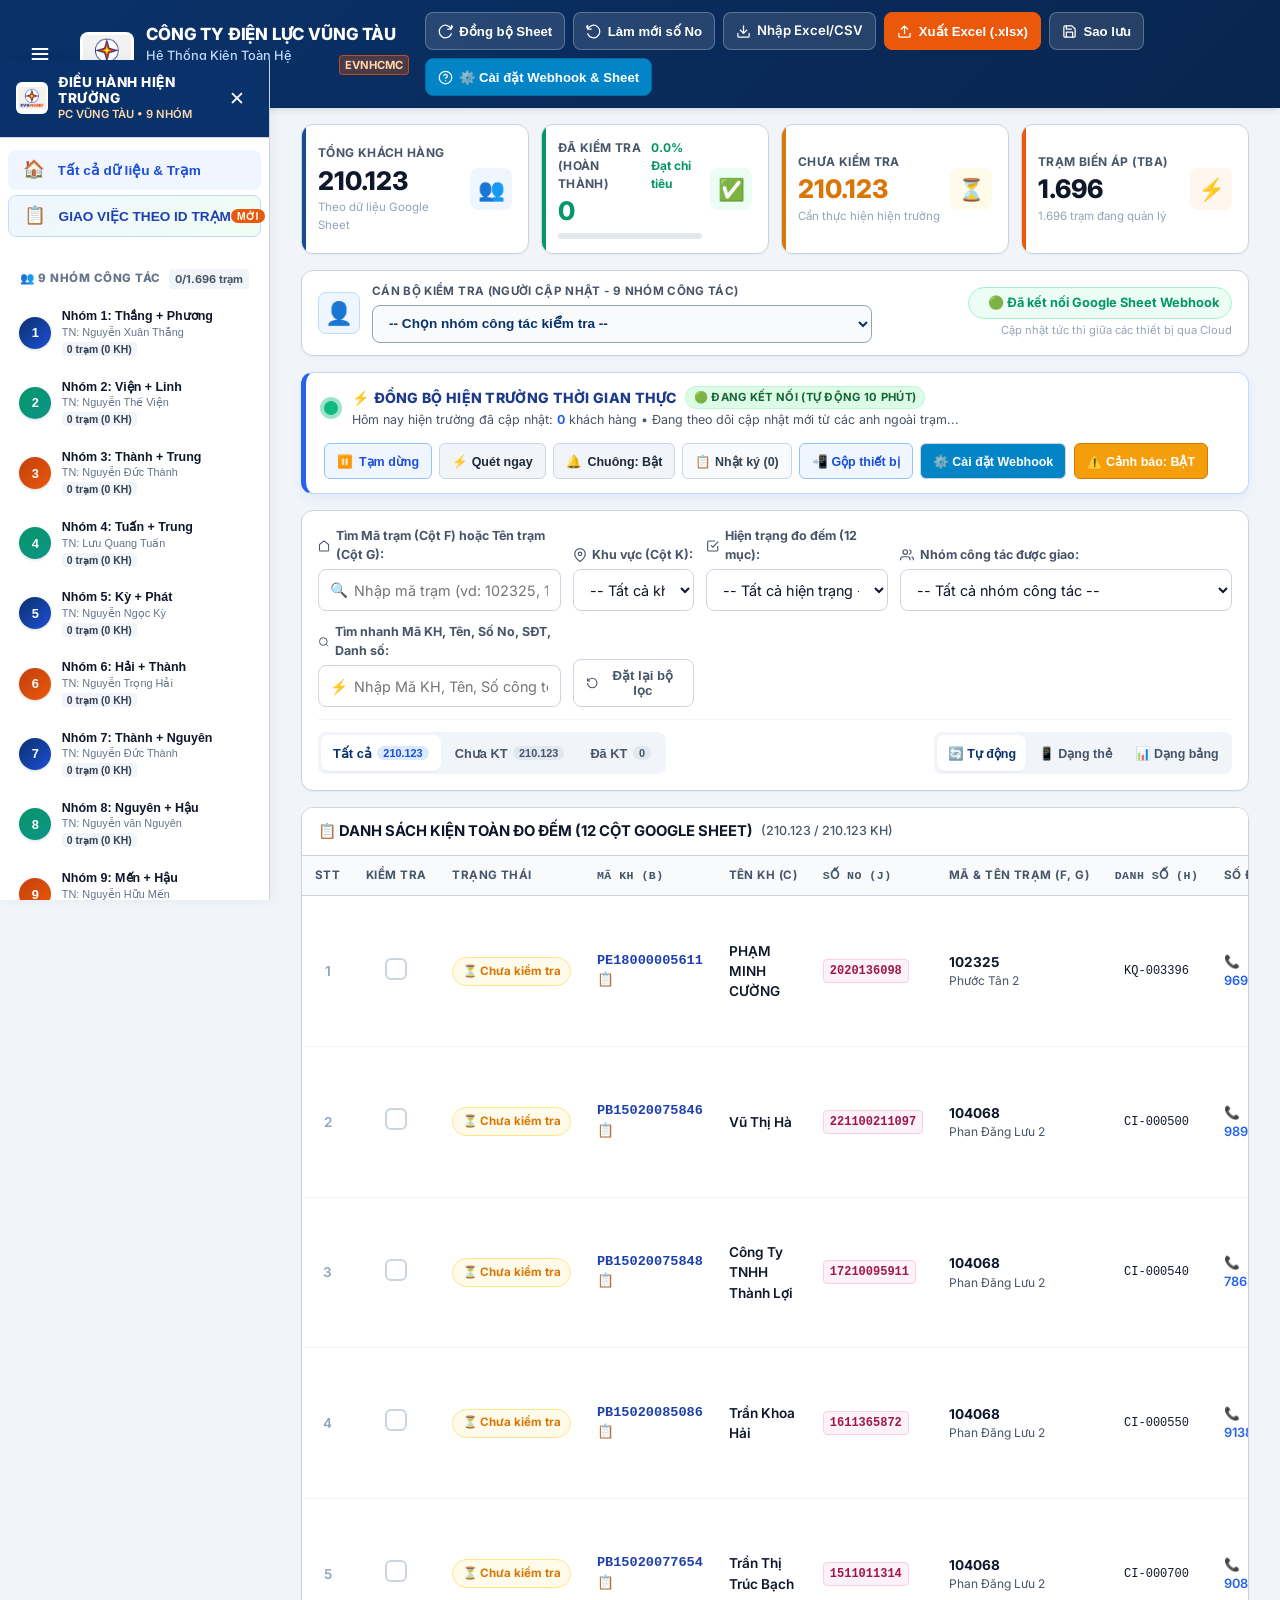
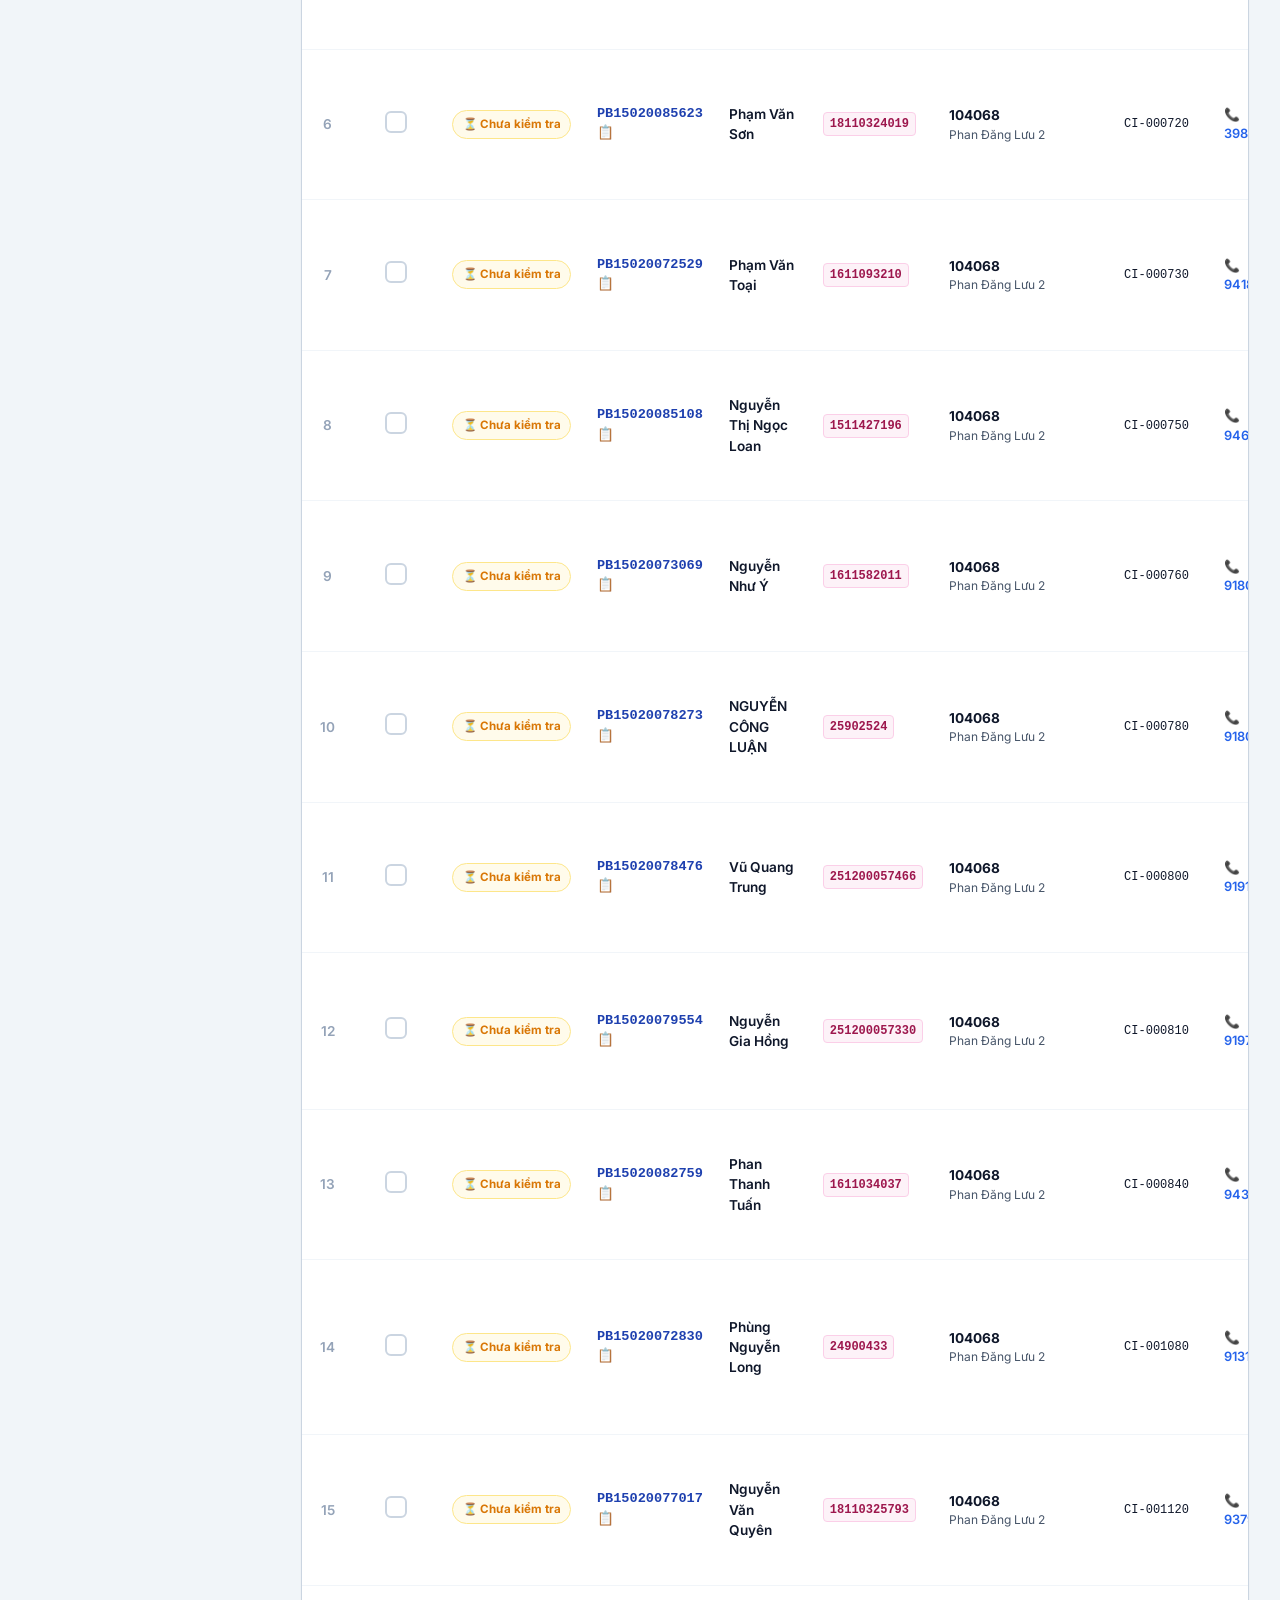
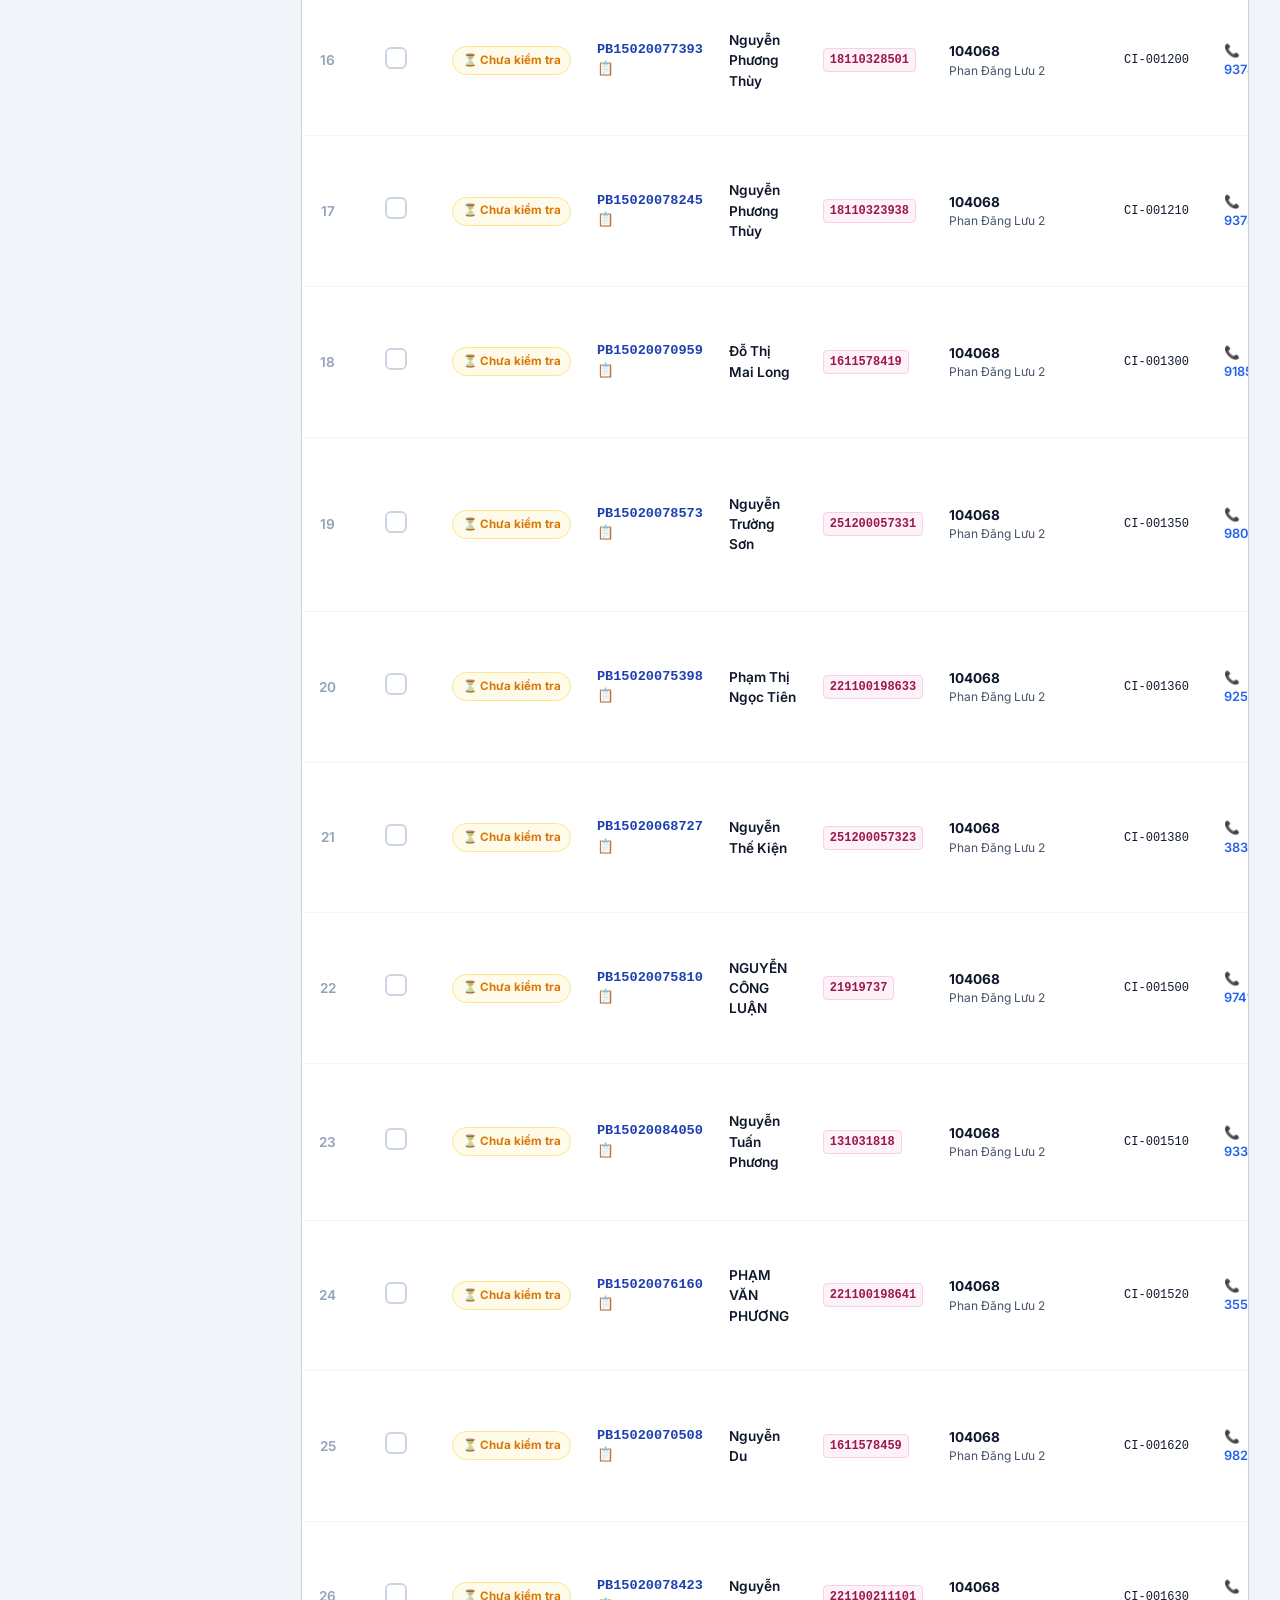
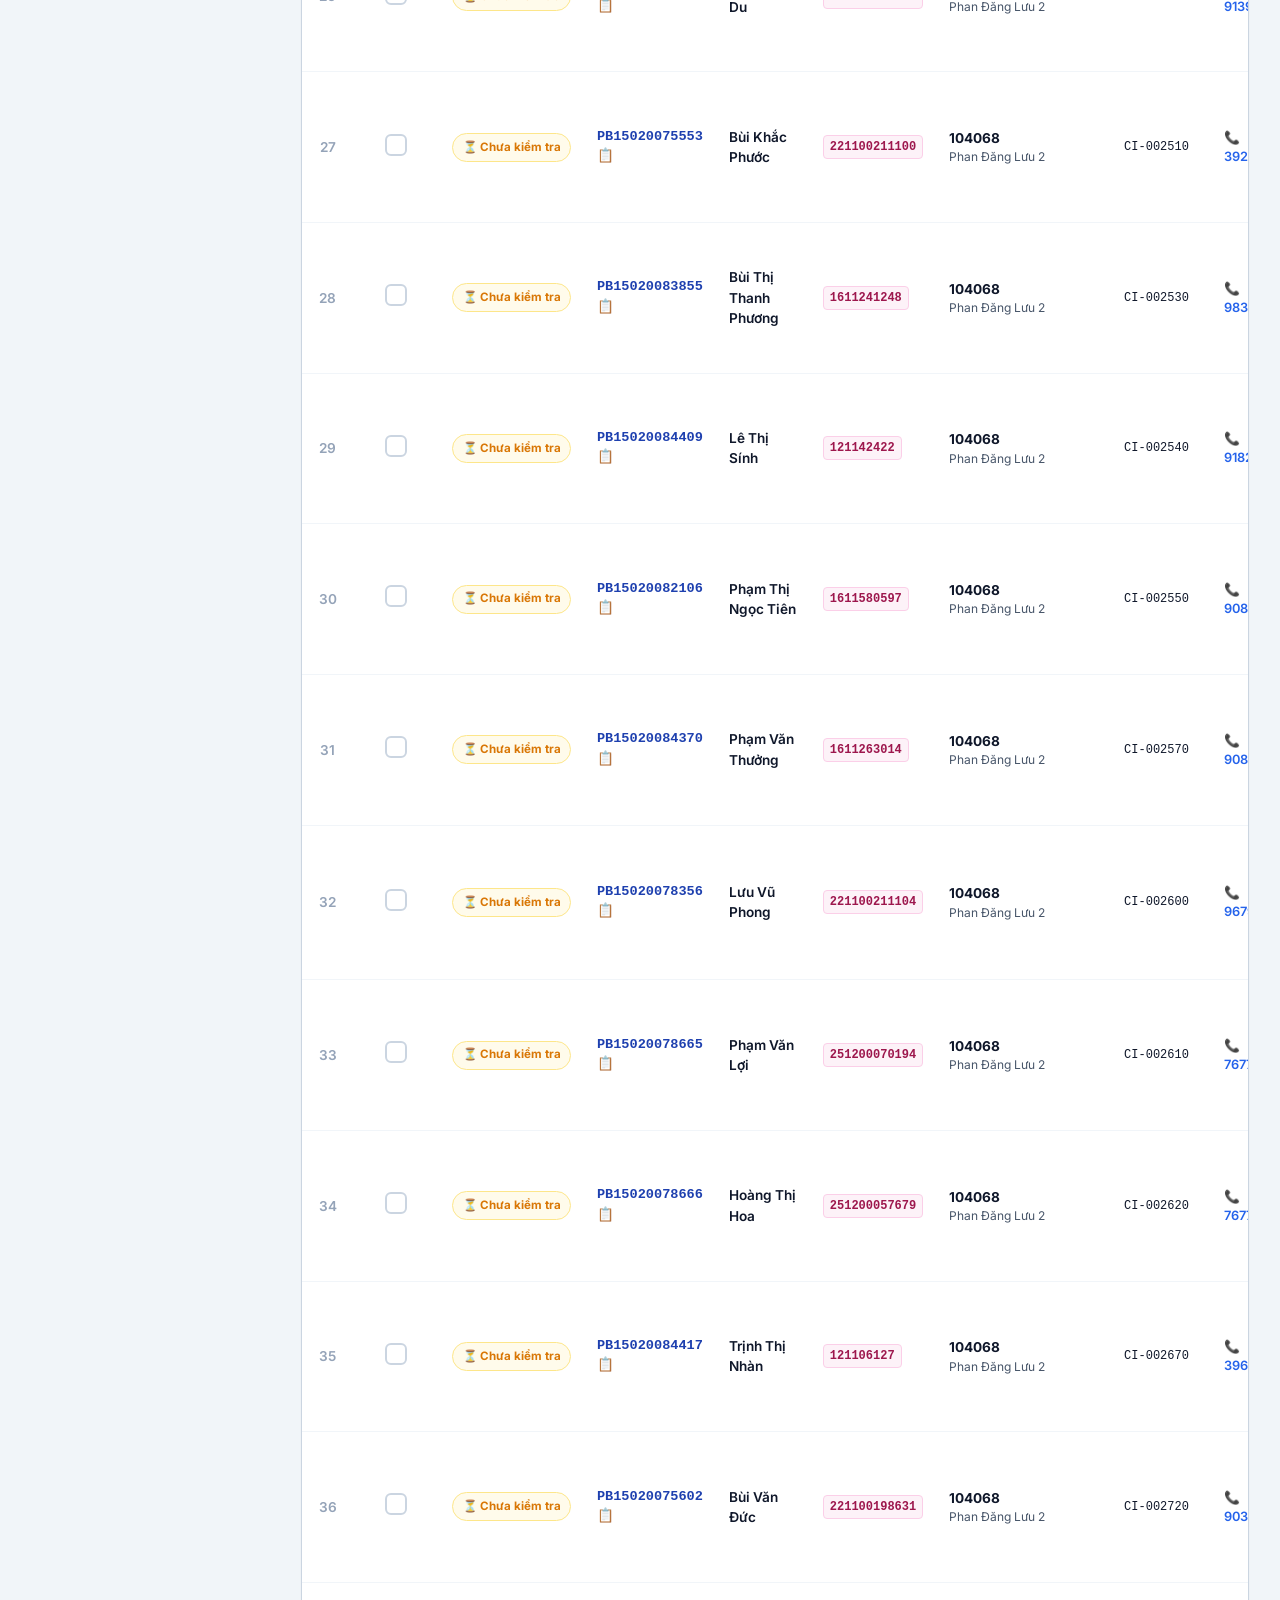
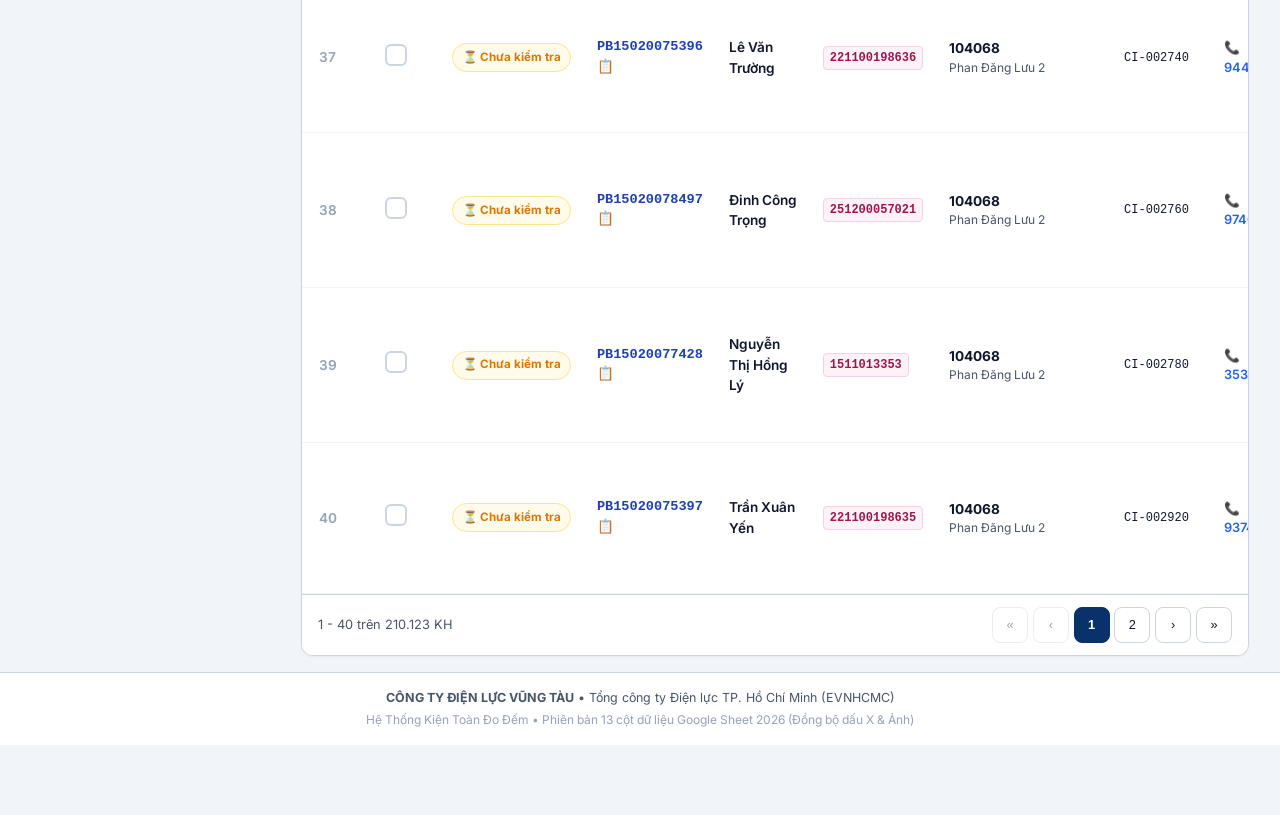
==== commit 83a3fef6: "fix(sync): tang thoi gian dong bo len 10 phut va giu nguyen trang hien tai khi dong bo da thiet bi" ====
--- a/Kien toan HTDD_PCVT/index.html
+++ b/Kien toan HTDD_PCVT/index.html
@@ -294,7 +294,7 @@
           <div>
             <div class="live-monitor-title">
               <span>⚡ ĐỒNG BỘ HIỆN TRƯỜNG THỜI GIAN THỰC</span>
-              <span class="live-status-pill online" id="liveStatusPill">🟢 ĐANG KẾT NỐI (TỰ ĐỘNG 15S)</span>
+              <span class="live-status-pill online" id="liveStatusPill">🟢 ĐANG KẾT NỐI (TỰ ĐỘNG 10 PHÚT)</span>
             </div>
             <div class="live-monitor-desc" id="liveMonitorDesc">
               Hôm nay hiện trường đã cập nhật: <strong id="liveCountToday">0</strong> khách hàng &bull; <span id="liveLastActivityText">Đang theo dõi cập nhật mới từ các anh ngoài trạm...</span>
@@ -883,50 +883,43 @@
     </div>
   </div>
 
-  <!-- Modal Cảnh Báo Chưa Đầy Đủ Thông Tin Kiểm Tra -->
-  <div class="modal-overlay" id="modalIncompleteWarning" style="z-index: 10050;">
-    <div class="modal-container" style="max-width: 580px; border-top: 5px solid #f59e0b; box-shadow: 0 25px 50px -12px rgba(0, 0, 0, 0.35);">
-      <div class="modal-header" style="background: linear-gradient(135deg, #fffbeb 0%, #fef3c7 100%); padding: 1rem 1.25rem;">
-        <div class="modal-title" style="color: #92400e; display: flex; align-items: center; gap: 8px; font-weight: 800; font-size: 1.05rem;">
-          <span style="font-size: 1.3rem;">⚠️</span>
-          <span>CẢNH BÁO: CHƯA ĐẦY ĐỦ THÔNG TIN KIỂM TRA</span>
-        </div>
-        <button class="btn-modal-close" onclick="closeModal('modalIncompleteWarning')">&times;</button>
-      </div>
-      <div class="modal-body" style="padding: 1.25rem 1.5rem;">
+  <!-- Modal Cảnh Báo Chưa Đầy Đủ Thông Tin Kiểm Tra (1 Ô Duy Nhất - Không Cho Lưu) -->
+  <div class="modal-overlay" id="modalIncompleteWarning" style="z-index: 10050; padding: 12px; align-items: center; justify-content: center;">
+    <div class="modal-container" style="max-width: 520px; width: 100%; border-top: 5px solid #dc2626; box-shadow: 0 25px 50px -12px rgba(0, 0, 0, 0.4); max-height: 90vh; display: flex; flex-direction: column; border-radius: 14px; overflow: hidden; margin: auto;">
+      <div class="modal-header" style="background: linear-gradient(135deg, #fef2f2 0%, #fee2e2 100%); padding: 0.9rem 1.15rem; flex-shrink: 0; border-bottom: 1px solid #fecaca;">
+        <div class="modal-title" style="color: #991b1b; display: flex; align-items: center; gap: 8px; font-weight: 800; font-size: 1.05rem;">
+          <span style="font-size: 1.25rem;">⚠️</span>
+          <span>CHƯA ĐẦY ĐỦ THÔNG TIN KIỂM TRA</span>
+        </div>
+        <button class="btn-modal-close" onclick="closeModal('modalIncompleteWarning')" style="color: #991b1b;">&times;</button>
+      </div>
+      <div class="modal-body" style="padding: 1rem 1.15rem; overflow-y: auto;">
         <!-- Customer Info Summary Card -->
-        <div id="incompleteWarnCustomerCard" style="background: #f8fafc; border: 1px solid #e2e8f0; border-radius: 8px; padding: 0.85rem 1rem; margin-bottom: 1rem;">
+        <div id="incompleteWarnCustomerCard" style="background: #f8fafc; border: 1px solid #e2e8f0; border-radius: 8px; padding: 0.75rem 0.9rem; margin-bottom: 0.85rem;">
           <!-- dynamically filled -->
         </div>
 
         <!-- Missing Items Warning List -->
-        <div style="font-size: 0.82rem; font-weight: 700; color: #475569; text-transform: uppercase; letter-spacing: 0.5px; margin-bottom: 0.5rem;">
-          Các thông tin còn thiếu:
-        </div>
-        <div id="incompleteWarnItemsList" style="display: flex; flex-direction: column; gap: 0.6rem; margin-bottom: 1.2rem;">
+        <div style="font-size: 0.8rem; font-weight: 700; color: #475569; text-transform: uppercase; letter-spacing: 0.5px; margin-bottom: 0.45rem;">
+          Các thông tin bắt buộc còn thiếu:
+        </div>
+        <div id="incompleteWarnItemsList" style="display: flex; flex-direction: column; gap: 0.5rem; margin-bottom: 0.9rem;">
           <!-- dynamically filled -->
         </div>
 
-        <!-- Question prompt -->
-        <div style="background: #fff7ed; border-left: 4px solid #f97316; padding: 0.75rem 1rem; border-radius: 4px; font-size: 0.85rem; color: #9a3412;">
-          <strong style="display: flex; align-items: center; gap: 6px;">
-            <span>❓</span>
-            <span>Bạn có muốn tiếp tục lưu khách hàng này không?</span>
-          </strong>
-          <div style="font-size: 0.78rem; color: #7c2d12; margin-top: 4px; line-height: 1.4;">
-            Bạn có thể chọn <em>Quay lại bổ sung</em> để điền nốt, hoặc chọn <em>Vẫn lưu</em> nếu hiện trường không thể bổ sung thêm.
-          </div>
-        </div>
-      </div>
-      <div class="modal-footer" style="display: flex; gap: 0.5rem; justify-content: flex-end; flex-wrap: wrap; background: #f8fafc; padding: 0.85rem 1.25rem;">
-        <button type="button" class="btn-secondary" id="btnIncompleteBack" style="font-weight: 600; padding: 0.5rem 0.85rem;">
-          ✏️ Quay lại bổ sung
-        </button>
-        <button type="button" id="btnIncompleteForceSave" style="background: #fff; border: 1px solid #d97706; color: #b45309; padding: 0.5rem 0.85rem; border-radius: 6px; font-size: 0.82rem; font-weight: 600; cursor: pointer;">
-          💾 Vẫn lưu (Giữ nguyên)
-        </button>
-        <button type="button" class="btn-header primary" id="btnIncompleteMarkCompleteAndSave" style="background: #16a34a; border-color: #15803d; font-weight: 700; padding: 0.5rem 0.95rem;">
-          ✅ Đánh dấu Đã KT & Lưu
+        <!-- Notice: Cannot save without full info -->
+        <div style="background: #fef2f2; border: 1px solid #fecaca; border-left: 4px solid #dc2626; padding: 0.75rem 0.9rem; border-radius: 6px; font-size: 0.82rem; color: #991b1b; display: flex; align-items: center; gap: 8px; line-height: 1.4;">
+          <span style="font-size: 1.3rem; flex-shrink: 0;">⛔</span>
+          <div>
+            <strong style="display: block; font-size: 0.85rem; margin-bottom: 2px;">Không thể lưu kết quả kiểm tra!</strong>
+            <span>Quy định kiểm tra bắt buộc phải có đầy đủ <strong>Hiện trạng đo đếm</strong> và <strong>Ảnh chụp công tơ</strong> mới được lưu.</span>
+          </div>
+        </div>
+      </div>
+      <div class="modal-footer" style="padding: 0.85rem 1.15rem; background: #f8fafc; border-top: 1px solid #e2e8f0; flex-shrink: 0;">
+        <button type="button" class="btn-incomplete-back" id="btnIncompleteBack" style="width: 100%; padding: 0.85rem 1rem; font-size: 0.95rem; font-weight: 800; background: linear-gradient(135deg, #dc2626 0%, #b91c1c 100%); color: #ffffff; border: none; border-radius: 8px; cursor: pointer; display: flex; align-items: center; justify-content: center; gap: 8px; box-shadow: 0 4px 10px rgba(220, 38, 38, 0.3); text-align: center;">
+          <span style="font-size: 1.15rem;">✏️</span>
+          <span>Chưa đầy đủ thông tin kiểm tra, quay lại nhập tiếp</span>
         </button>
       </div>
     </div>
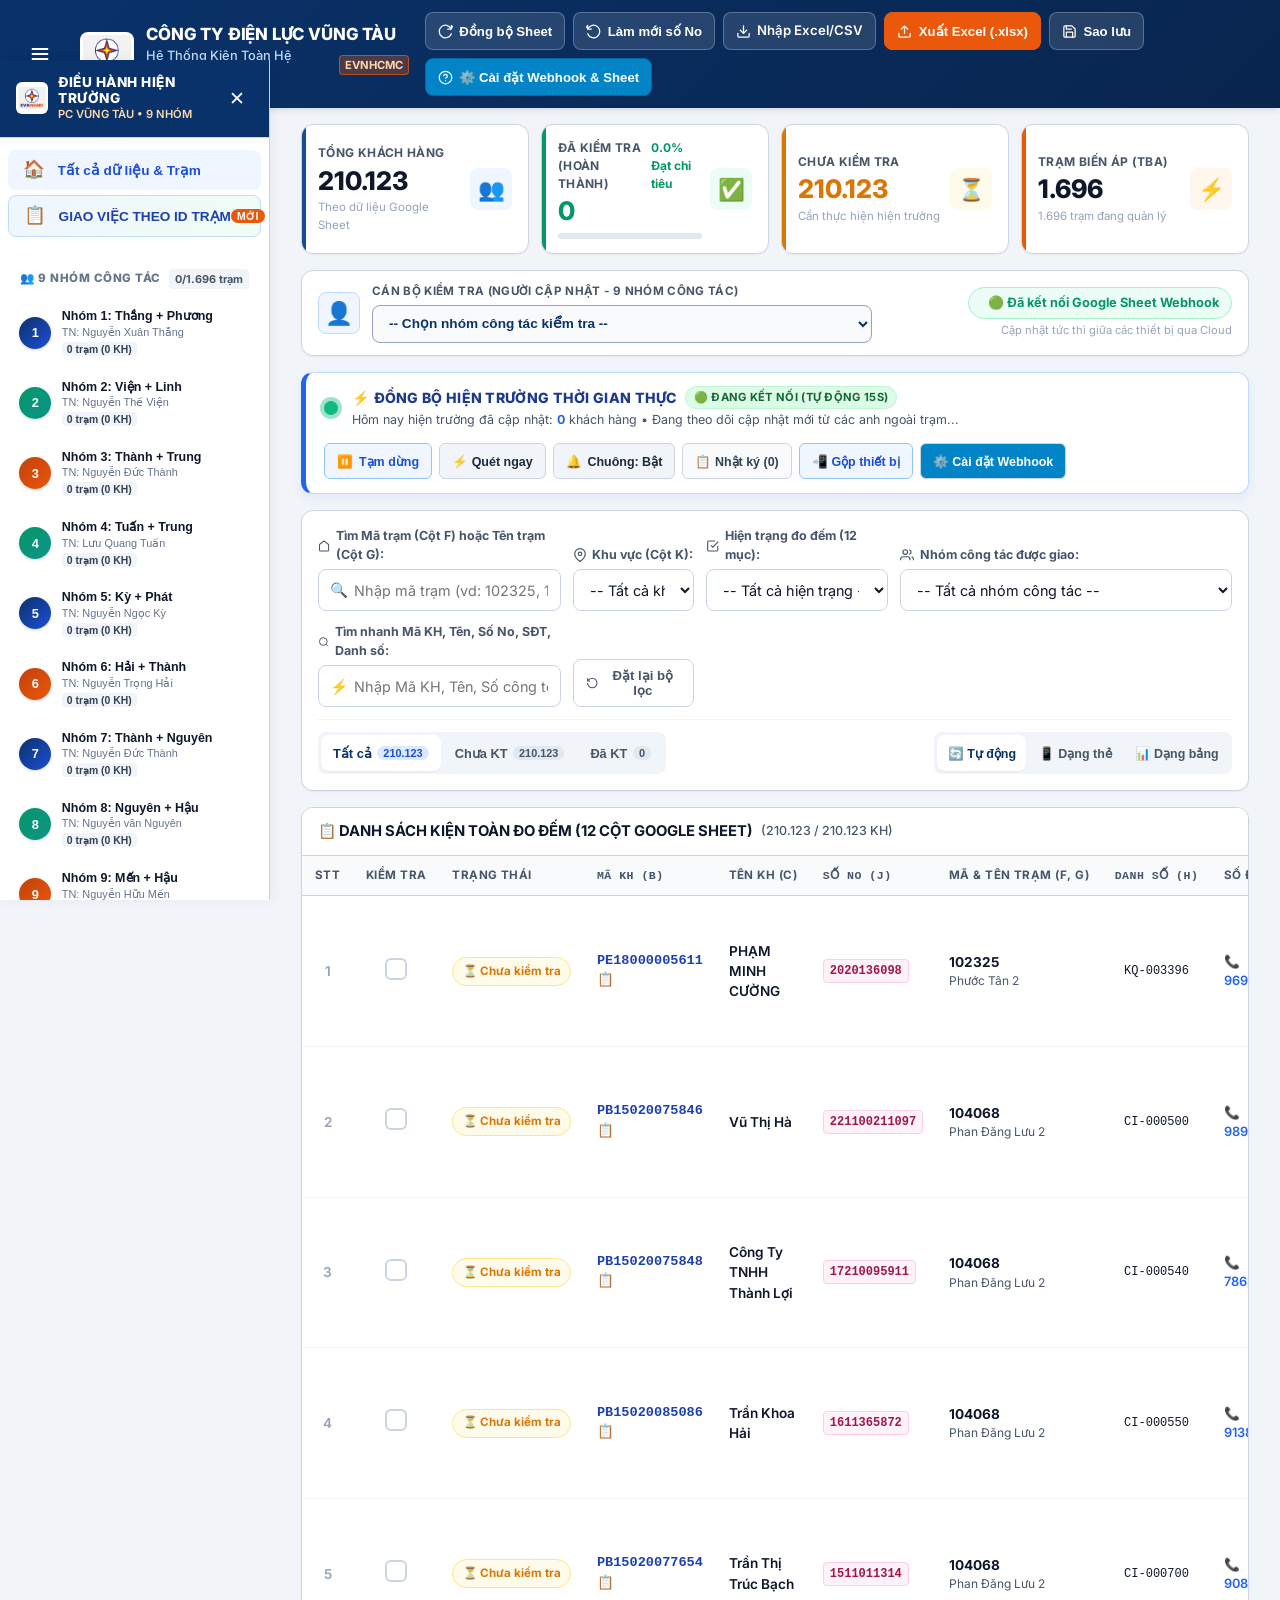
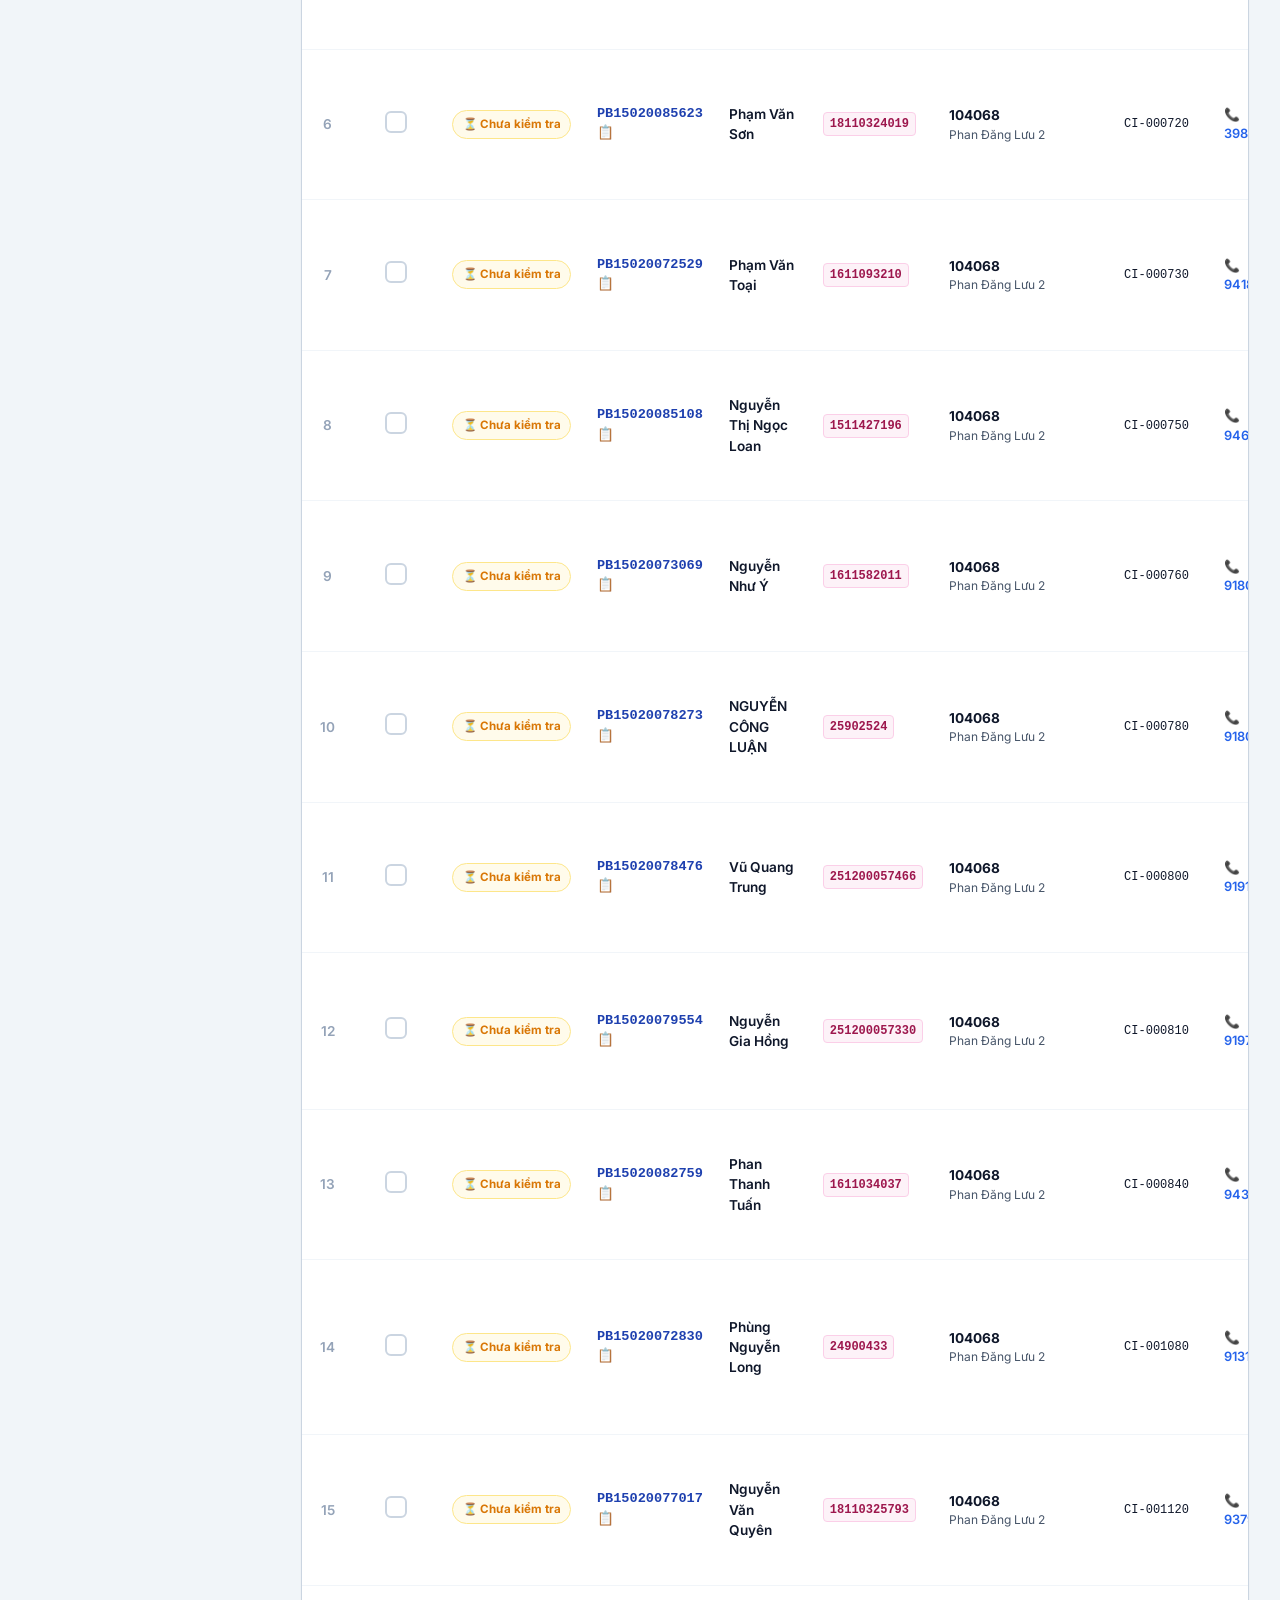
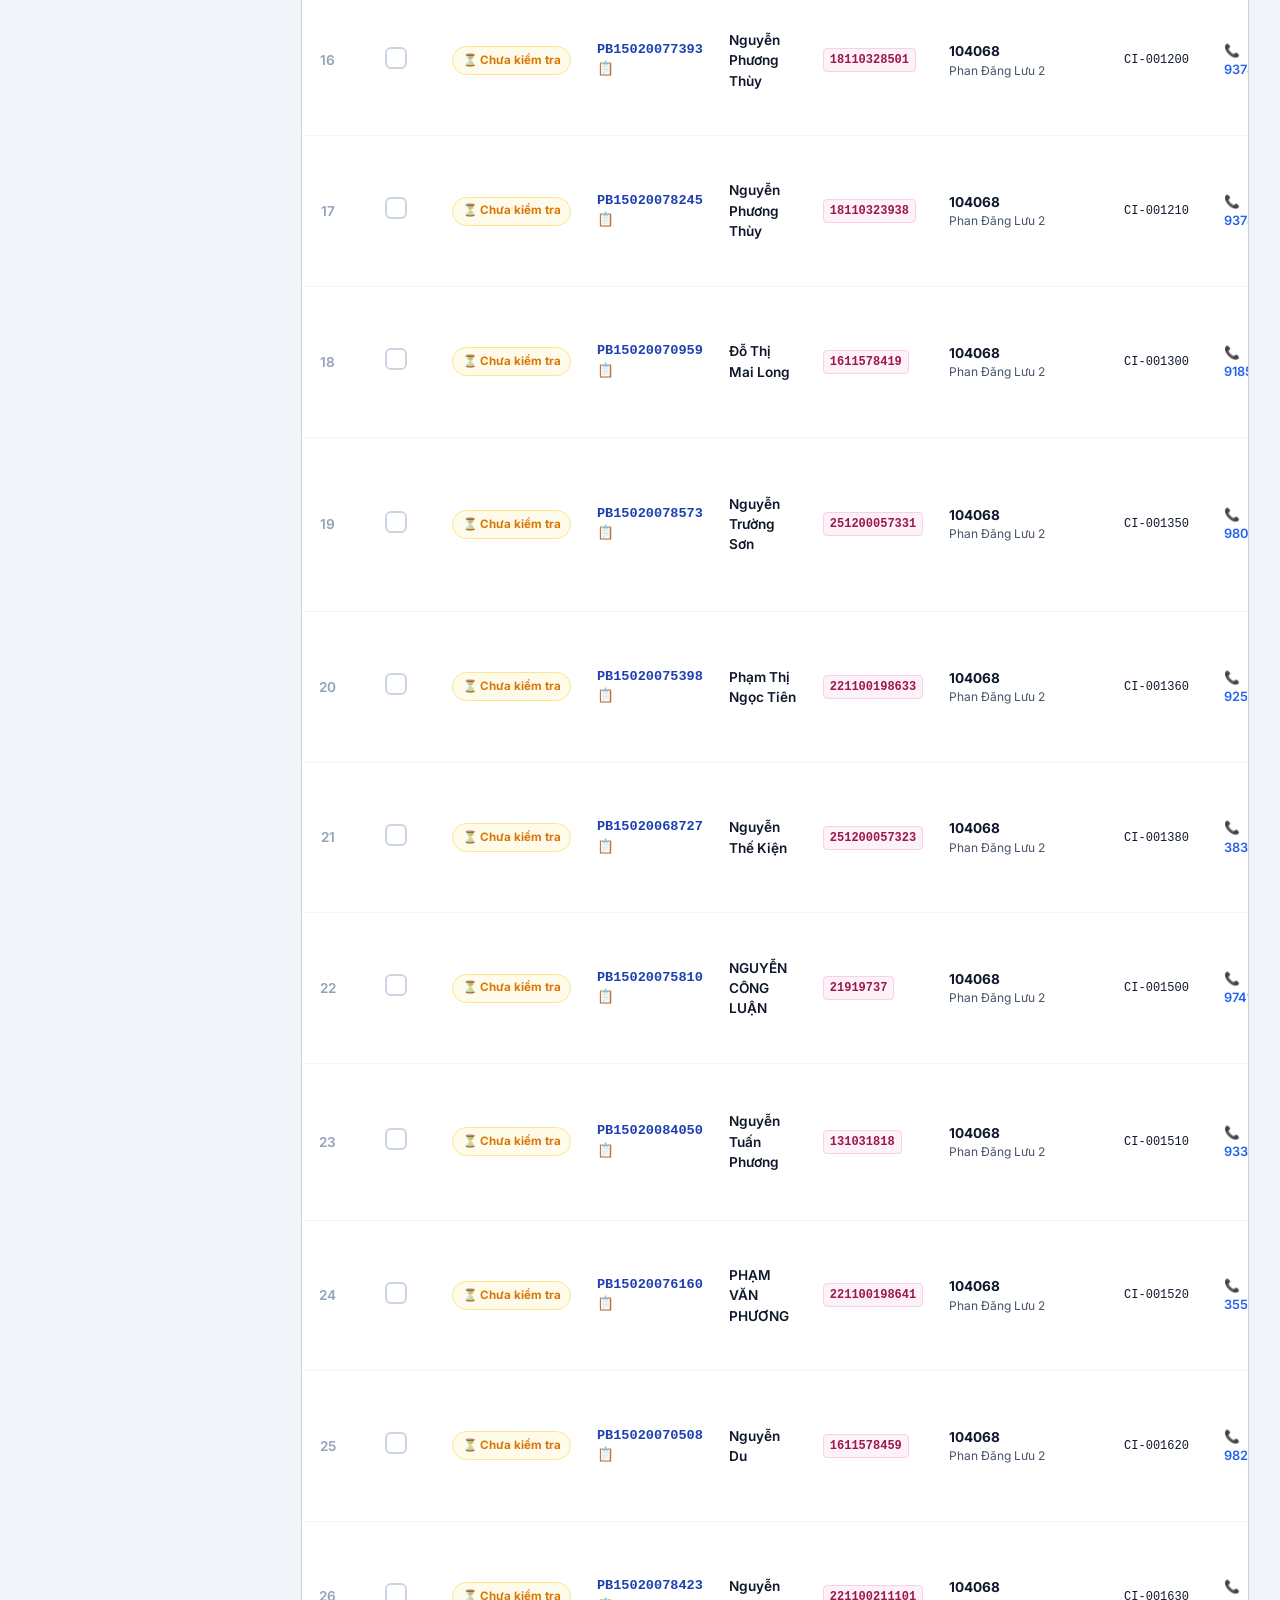
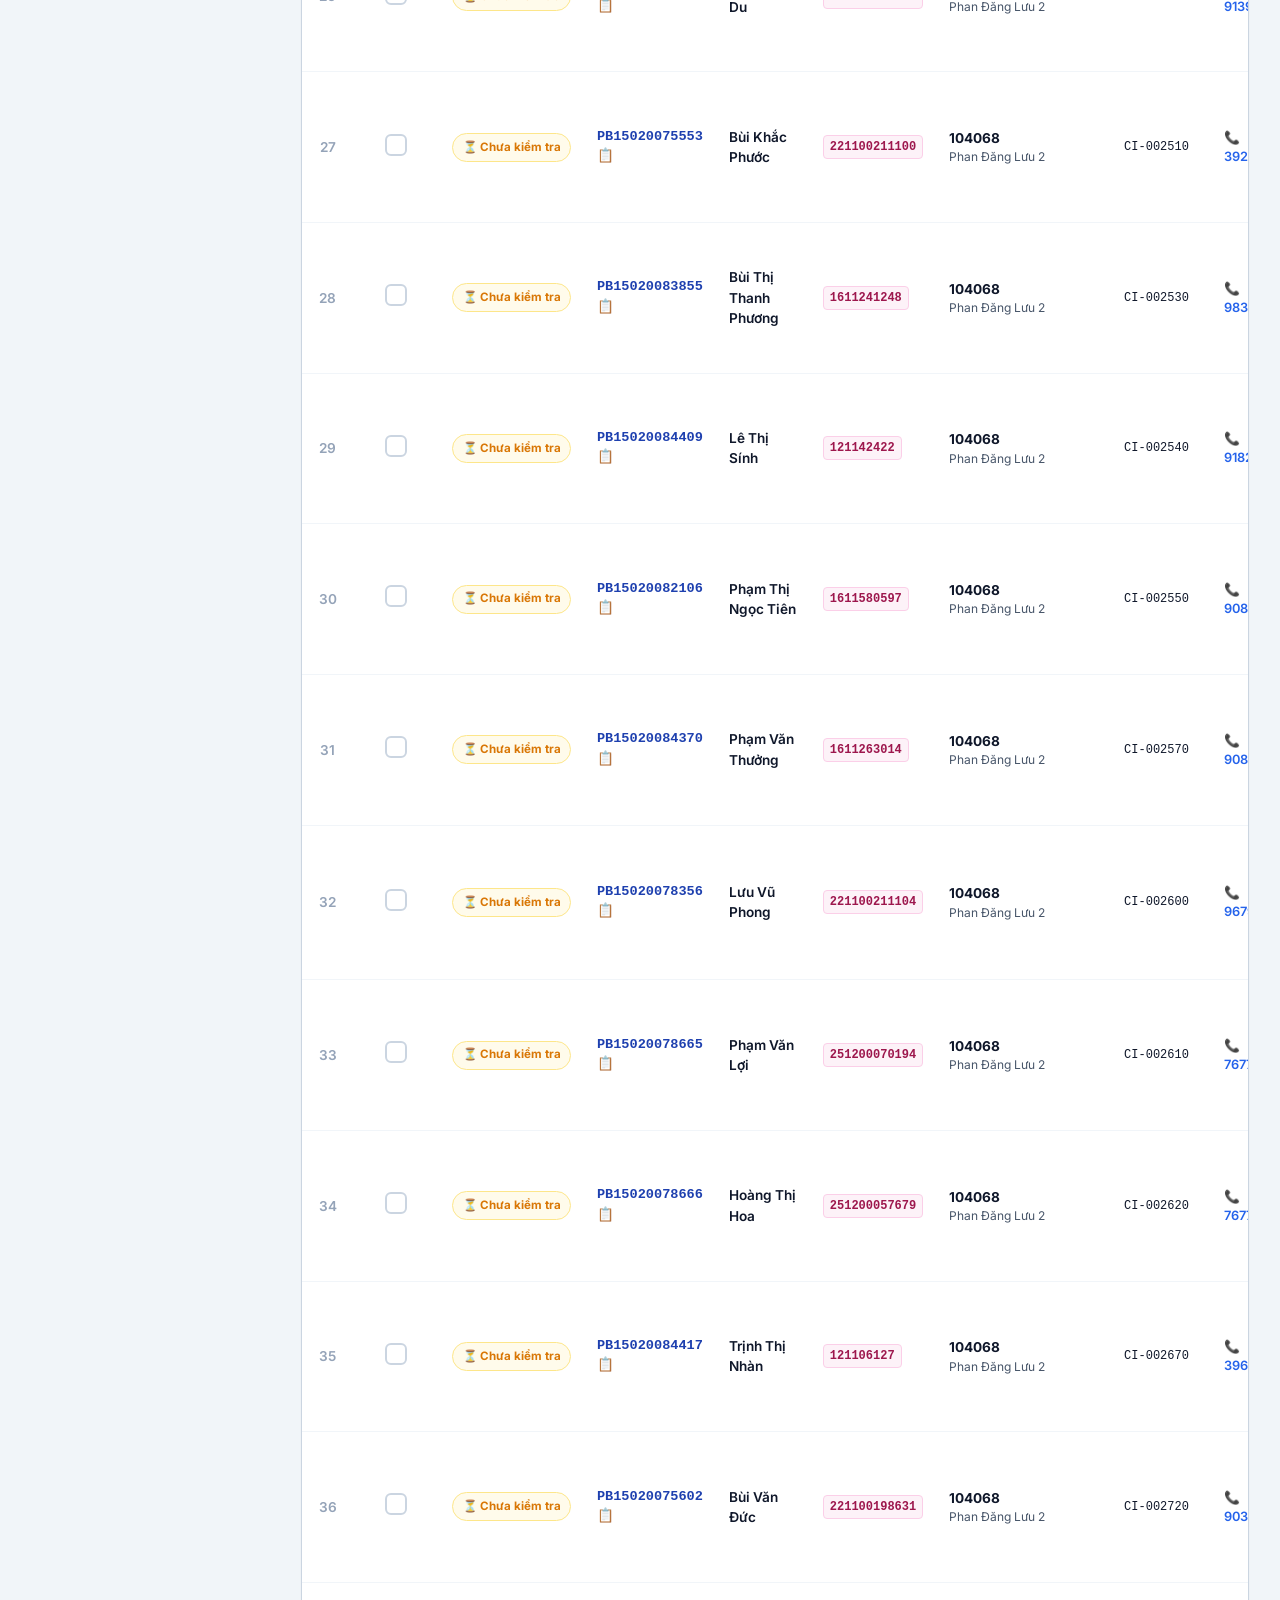
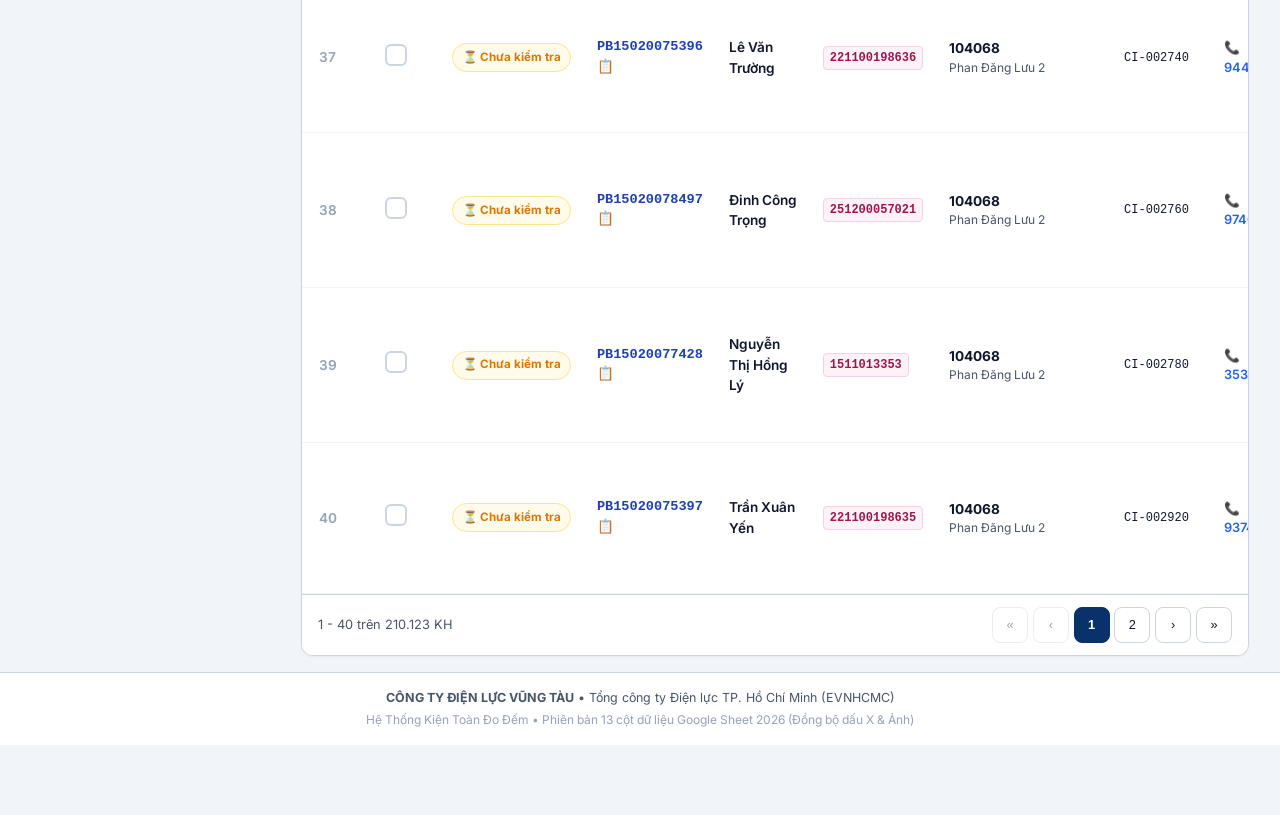
==== commit 5a2e877c: "revert: tra lai trang thai ban dau (luu truc tiep khong canh bao, dong bo 15 giay)" ====
--- a/Kien toan HTDD_PCVT/index.html
+++ b/Kien toan HTDD_PCVT/index.html
@@ -294,7 +294,7 @@
           <div>
             <div class="live-monitor-title">
               <span>⚡ ĐỒNG BỘ HIỆN TRƯỜNG THỜI GIAN THỰC</span>
-              <span class="live-status-pill online" id="liveStatusPill">🟢 ĐANG KẾT NỐI (TỰ ĐỘNG 10 PHÚT)</span>
+              <span class="live-status-pill online" id="liveStatusPill">🟢 ĐANG KẾT NỐI (TỰ ĐỘNG 15S)</span>
             </div>
             <div class="live-monitor-desc" id="liveMonitorDesc">
               Hôm nay hiện trường đã cập nhật: <strong id="liveCountToday">0</strong> khách hàng &bull; <span id="liveLastActivityText">Đang theo dõi cập nhật mới từ các anh ngoài trạm...</span>
@@ -322,9 +322,6 @@
           </button>
           <button type="button" class="btn-live-ctrl" onclick="openModal('modalSheetGuide')" title="Cài đặt đường link Webhook Google Sheet" style="background: #0284c7; color: #ffffff; font-weight: 700;">
             <span>⚙️ Cài đặt Webhook</span>
-          </button>
-          <button type="button" class="btn-live-ctrl" id="btnToggleIncompleteWarn" onclick="window.PCVT.toggleIncompleteWarning()" title="Bật/Tắt cảnh báo khi lưu thông tin chưa đầy đủ" style="background: #f59e0b; color: #ffffff; font-weight: 700; border-color: #d97706;">
-            <span id="labelToggleIncompleteWarn">⚠️ Cảnh báo: BẬT</span>
           </button>
         </div>
       </div>
@@ -883,48 +880,6 @@
     </div>
   </div>
 
-  <!-- Modal Cảnh Báo Chưa Đầy Đủ Thông Tin Kiểm Tra (1 Ô Duy Nhất - Không Cho Lưu) -->
-  <div class="modal-overlay" id="modalIncompleteWarning" style="z-index: 10050; padding: 12px; align-items: center; justify-content: center;">
-    <div class="modal-container" style="max-width: 520px; width: 100%; border-top: 5px solid #dc2626; box-shadow: 0 25px 50px -12px rgba(0, 0, 0, 0.4); max-height: 90vh; display: flex; flex-direction: column; border-radius: 14px; overflow: hidden; margin: auto;">
-      <div class="modal-header" style="background: linear-gradient(135deg, #fef2f2 0%, #fee2e2 100%); padding: 0.9rem 1.15rem; flex-shrink: 0; border-bottom: 1px solid #fecaca;">
-        <div class="modal-title" style="color: #991b1b; display: flex; align-items: center; gap: 8px; font-weight: 800; font-size: 1.05rem;">
-          <span style="font-size: 1.25rem;">⚠️</span>
-          <span>CHƯA ĐẦY ĐỦ THÔNG TIN KIỂM TRA</span>
-        </div>
-        <button class="btn-modal-close" onclick="closeModal('modalIncompleteWarning')" style="color: #991b1b;">&times;</button>
-      </div>
-      <div class="modal-body" style="padding: 1rem 1.15rem; overflow-y: auto;">
-        <!-- Customer Info Summary Card -->
-        <div id="incompleteWarnCustomerCard" style="background: #f8fafc; border: 1px solid #e2e8f0; border-radius: 8px; padding: 0.75rem 0.9rem; margin-bottom: 0.85rem;">
-          <!-- dynamically filled -->
-        </div>
-
-        <!-- Missing Items Warning List -->
-        <div style="font-size: 0.8rem; font-weight: 700; color: #475569; text-transform: uppercase; letter-spacing: 0.5px; margin-bottom: 0.45rem;">
-          Các thông tin bắt buộc còn thiếu:
-        </div>
-        <div id="incompleteWarnItemsList" style="display: flex; flex-direction: column; gap: 0.5rem; margin-bottom: 0.9rem;">
-          <!-- dynamically filled -->
-        </div>
-
-        <!-- Notice: Cannot save without full info -->
-        <div style="background: #fef2f2; border: 1px solid #fecaca; border-left: 4px solid #dc2626; padding: 0.75rem 0.9rem; border-radius: 6px; font-size: 0.82rem; color: #991b1b; display: flex; align-items: center; gap: 8px; line-height: 1.4;">
-          <span style="font-size: 1.3rem; flex-shrink: 0;">⛔</span>
-          <div>
-            <strong style="display: block; font-size: 0.85rem; margin-bottom: 2px;">Không thể lưu kết quả kiểm tra!</strong>
-            <span>Quy định kiểm tra bắt buộc phải có đầy đủ <strong>Hiện trạng đo đếm</strong> và <strong>Ảnh chụp công tơ</strong> mới được lưu.</span>
-          </div>
-        </div>
-      </div>
-      <div class="modal-footer" style="padding: 0.85rem 1.15rem; background: #f8fafc; border-top: 1px solid #e2e8f0; flex-shrink: 0;">
-        <button type="button" class="btn-incomplete-back" id="btnIncompleteBack" style="width: 100%; padding: 0.85rem 1rem; font-size: 0.95rem; font-weight: 800; background: linear-gradient(135deg, #dc2626 0%, #b91c1c 100%); color: #ffffff; border: none; border-radius: 8px; cursor: pointer; display: flex; align-items: center; justify-content: center; gap: 8px; box-shadow: 0 4px 10px rgba(220, 38, 38, 0.3); text-align: center;">
-          <span style="font-size: 1.15rem;">✏️</span>
-          <span>Chưa đầy đủ thông tin kiểm tra, quay lại nhập tiếp</span>
-        </button>
-      </div>
-    </div>
-  </div>
-
   <!-- Toast Notification Container -->
   <div class="toast-container" id="toastContainer"></div>
 
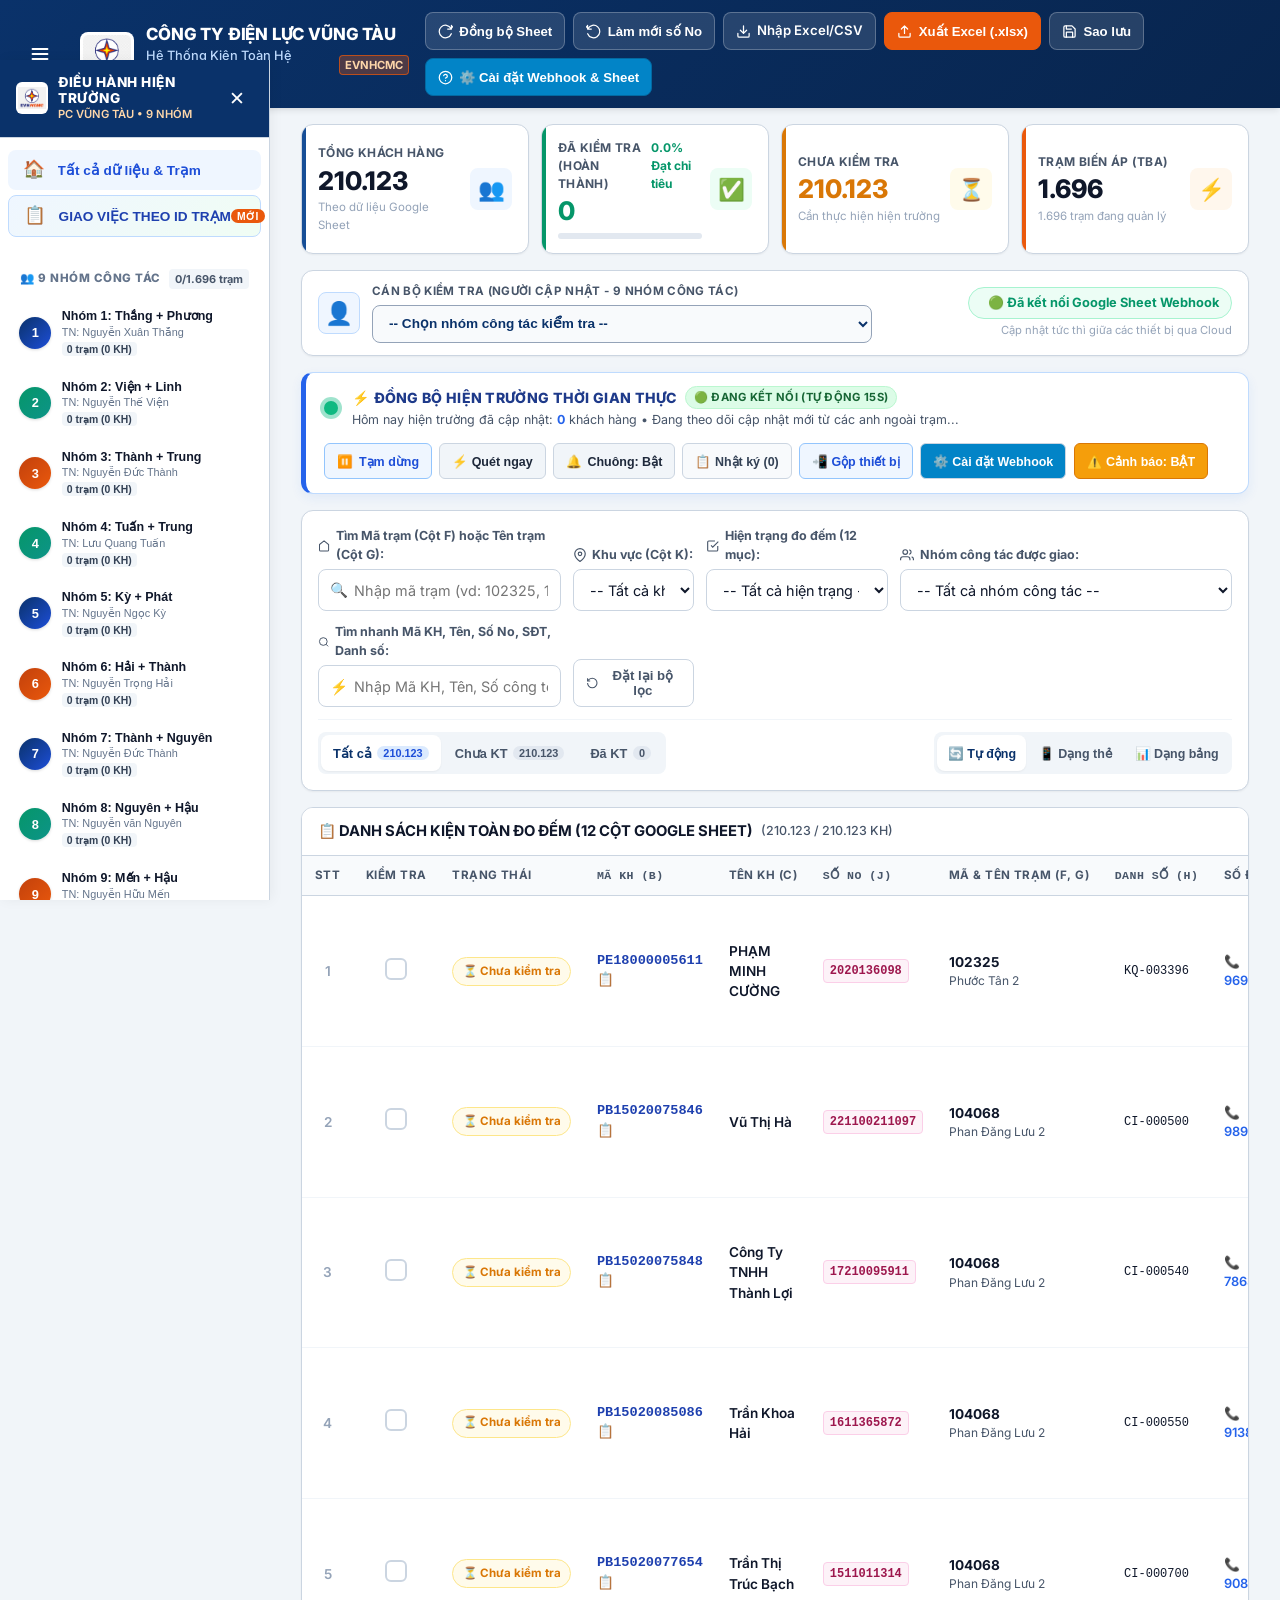
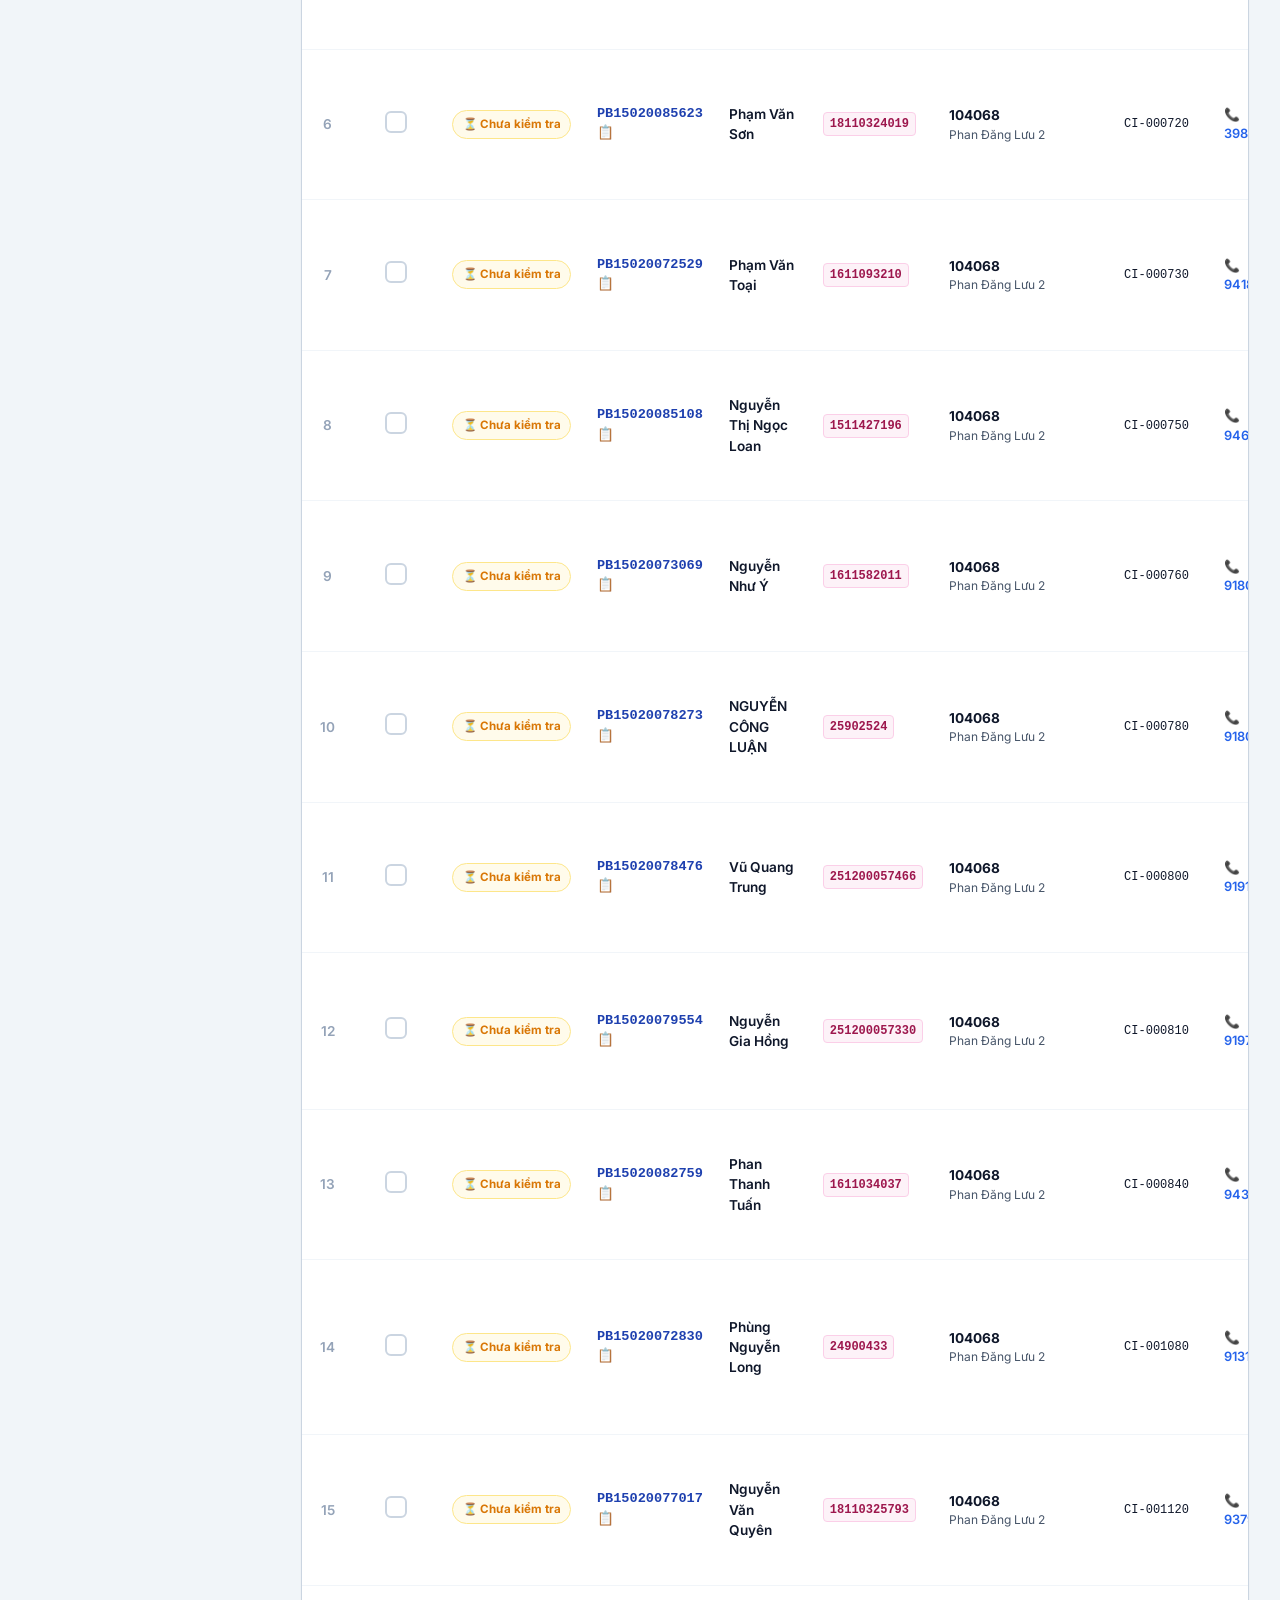
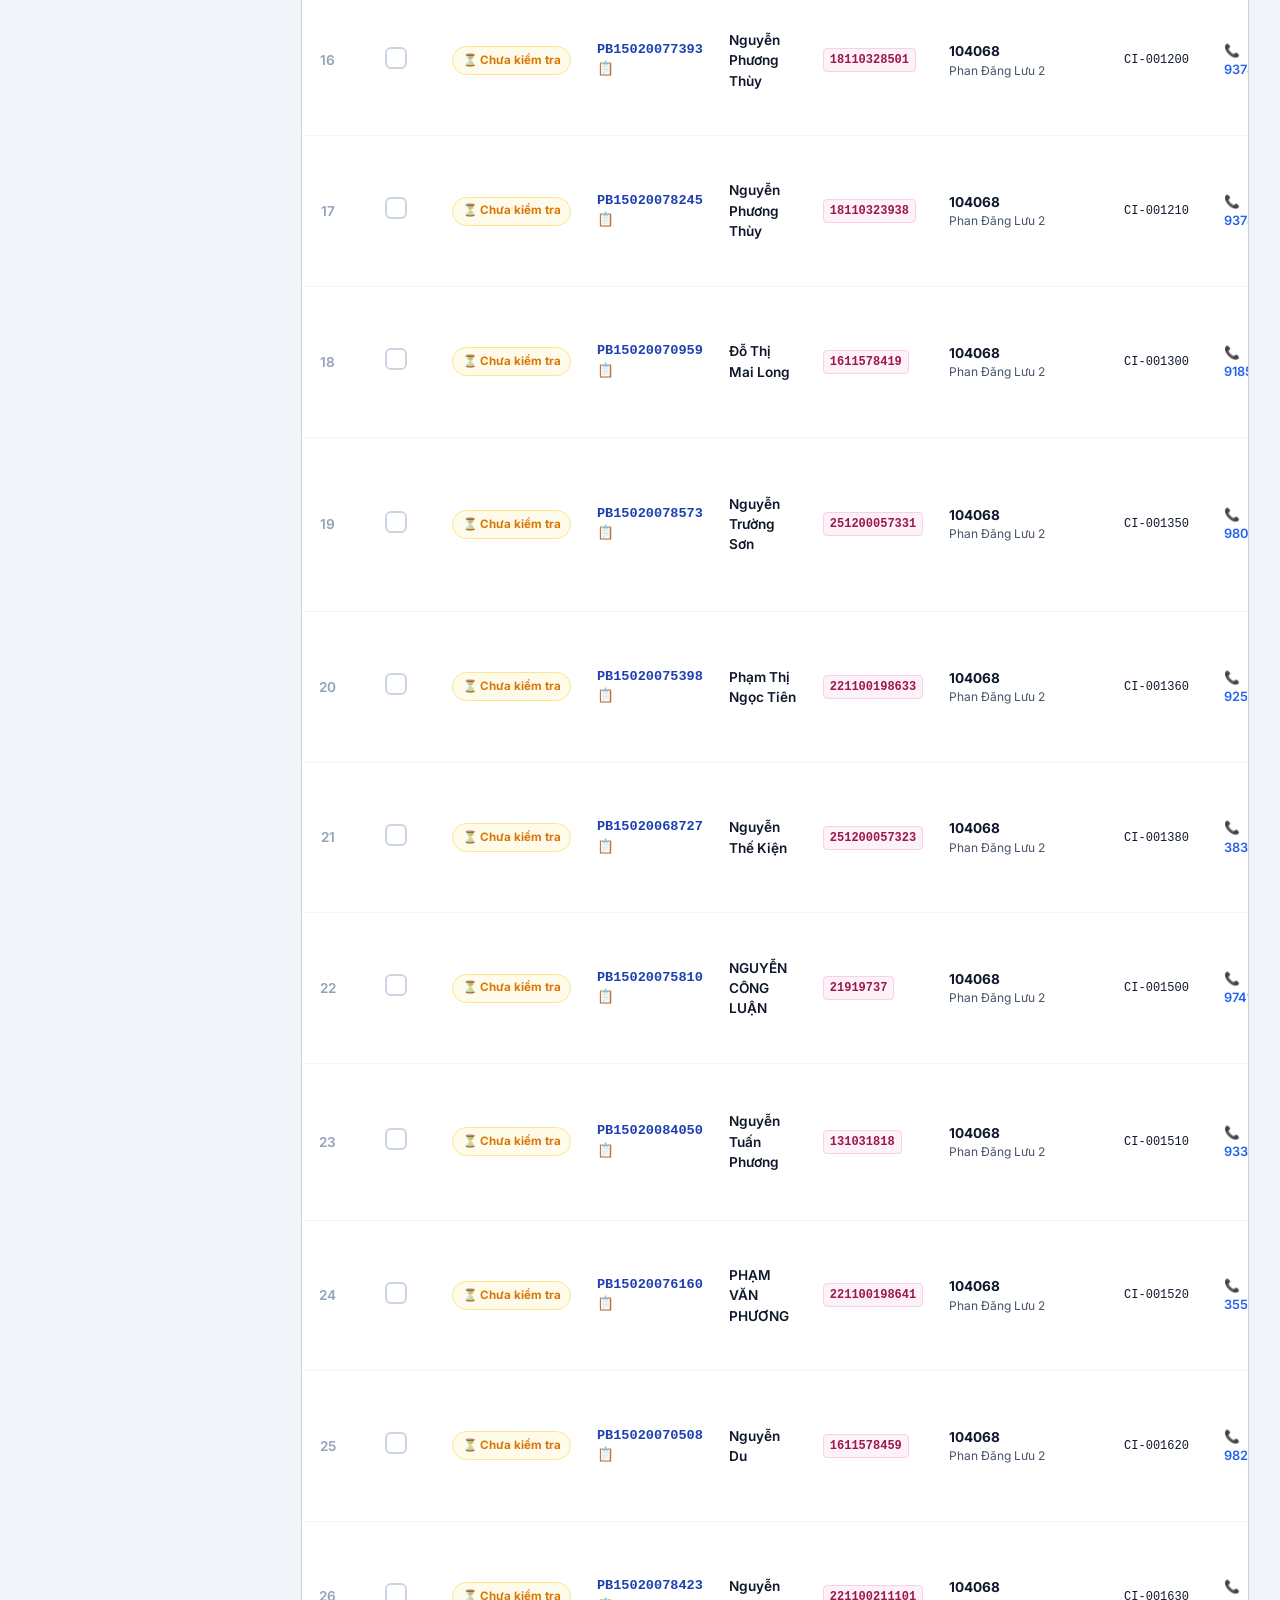
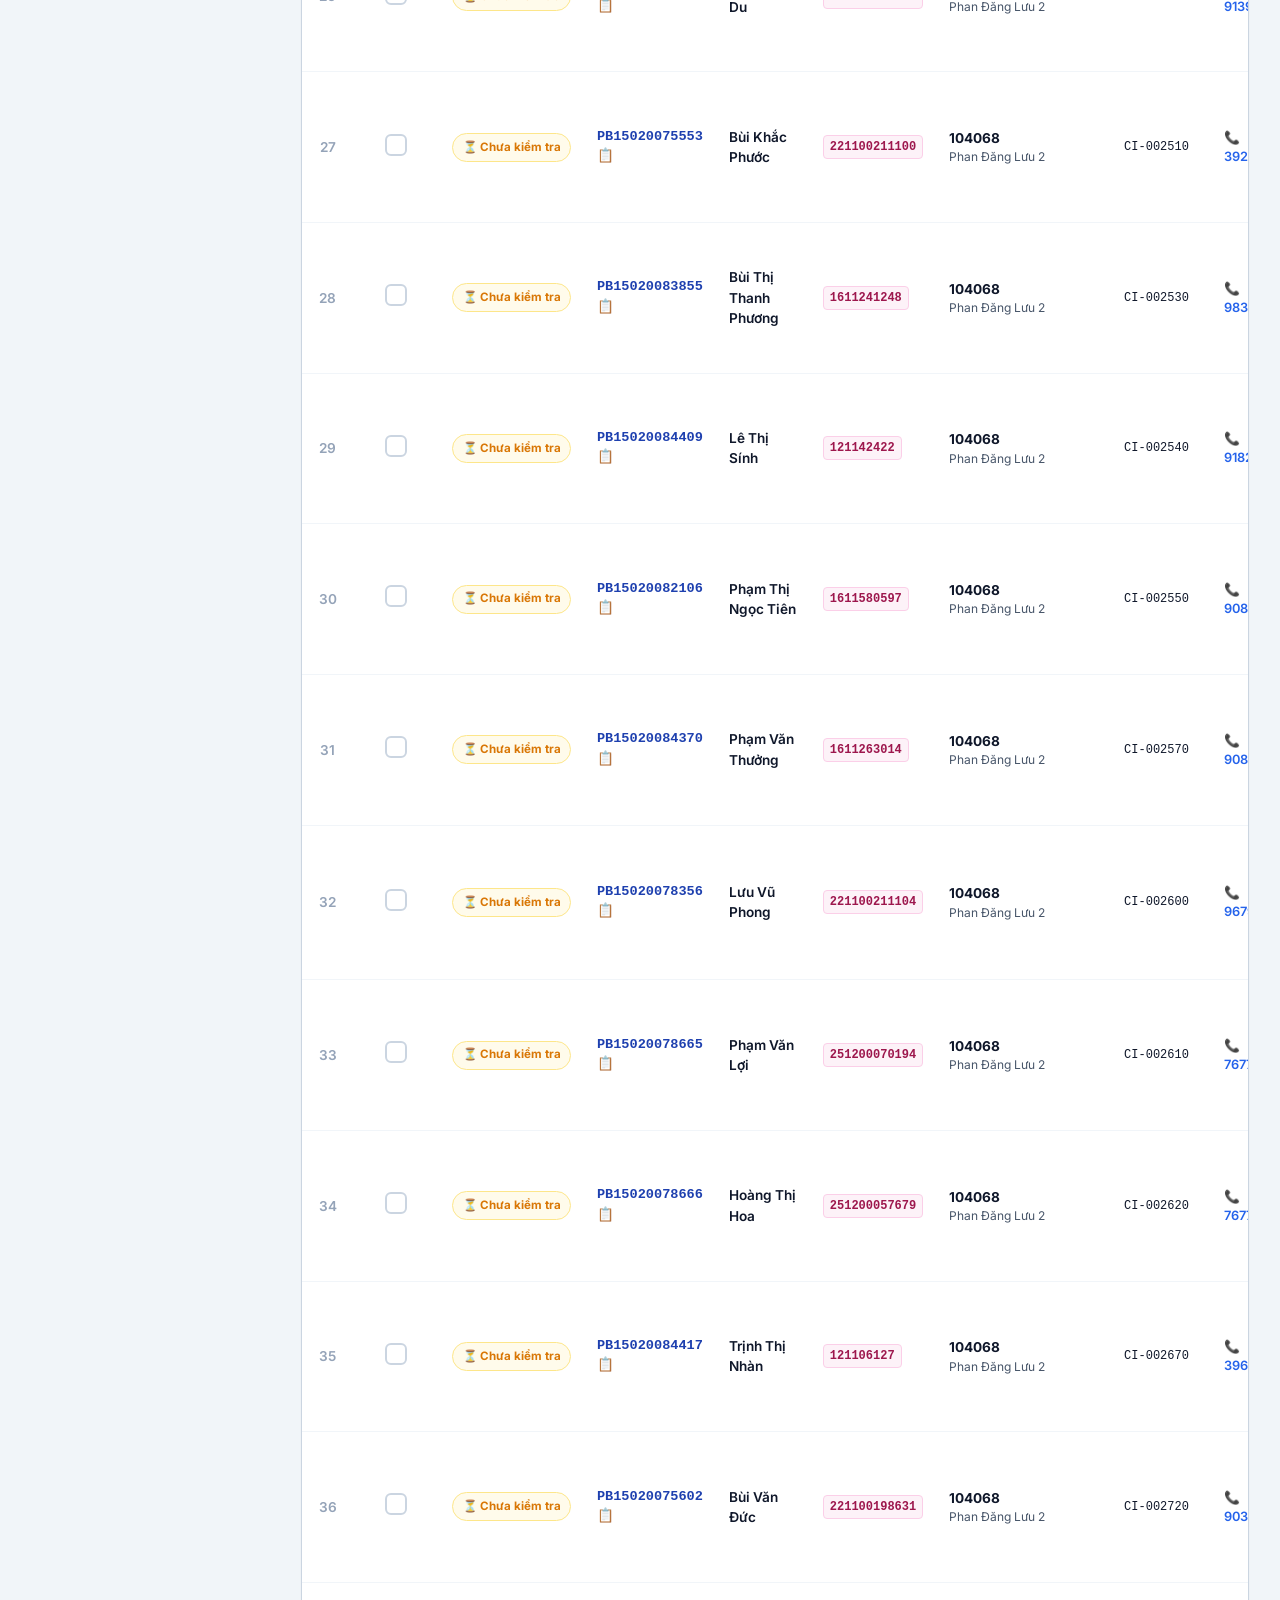
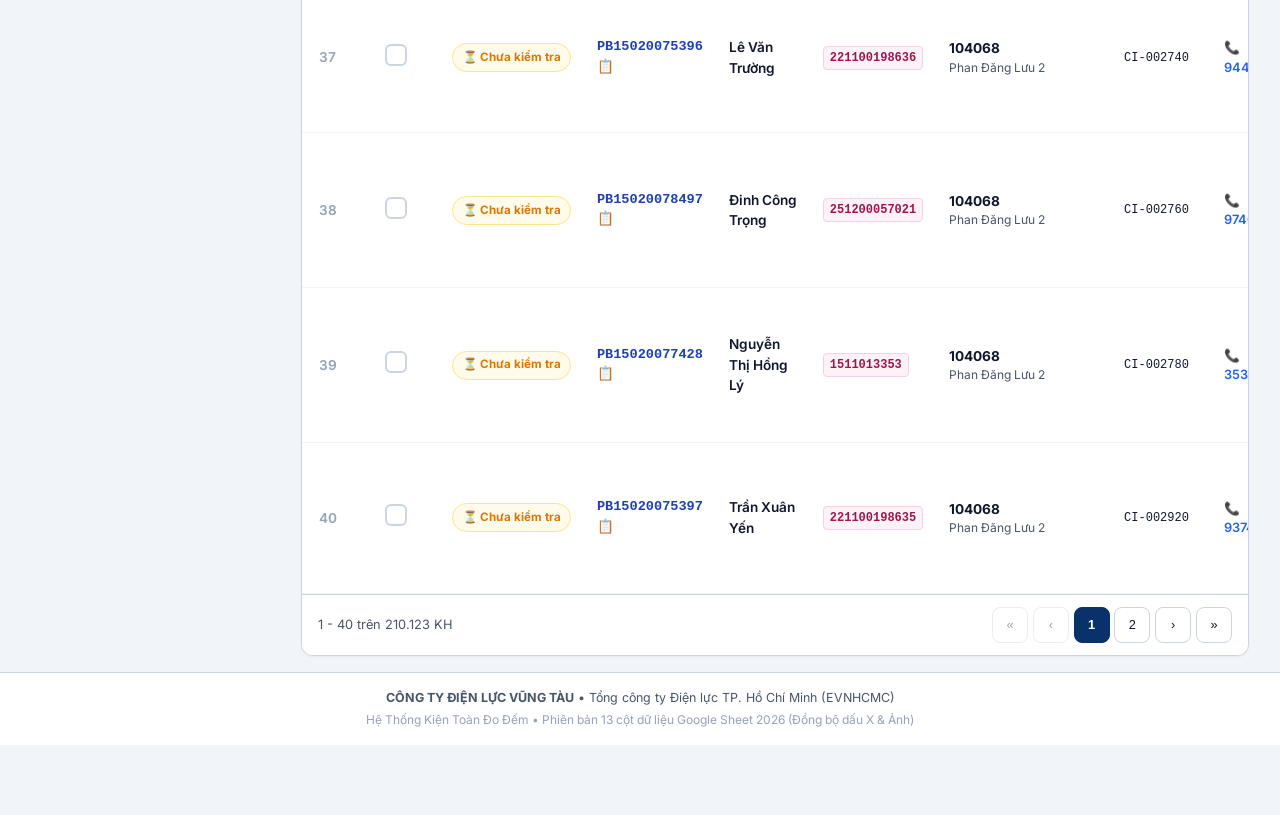
==== commit 5e84b94c: "feat(validation): khoi phuc canh bao bat buoc day du thong tin moi cho phep luu (modal 1 nut)" ====
--- a/Kien toan HTDD_PCVT/index.html
+++ b/Kien toan HTDD_PCVT/index.html
@@ -322,6 +322,9 @@
           </button>
           <button type="button" class="btn-live-ctrl" onclick="openModal('modalSheetGuide')" title="Cài đặt đường link Webhook Google Sheet" style="background: #0284c7; color: #ffffff; font-weight: 700;">
             <span>⚙️ Cài đặt Webhook</span>
+          </button>
+          <button type="button" class="btn-live-ctrl" id="btnToggleIncompleteWarn" onclick="window.PCVT.toggleIncompleteWarning()" title="Bật/Tắt cảnh báo khi lưu thông tin chưa đầy đủ" style="background: #f59e0b; color: #ffffff; font-weight: 700; border-color: #d97706;">
+            <span id="labelToggleIncompleteWarn">⚠️ Cảnh báo: BẬT</span>
           </button>
         </div>
       </div>
@@ -880,6 +883,48 @@
     </div>
   </div>
 
+  <!-- Modal Cảnh Báo Chưa Đầy Đủ Thông Tin Kiểm Tra (1 Ô Duy Nhất - Không Cho Lưu) -->
+  <div class="modal-overlay" id="modalIncompleteWarning" style="z-index: 10050; padding: 12px; align-items: center; justify-content: center;">
+    <div class="modal-container" style="max-width: 520px; width: 100%; border-top: 5px solid #dc2626; box-shadow: 0 25px 50px -12px rgba(0, 0, 0, 0.4); max-height: 90vh; display: flex; flex-direction: column; border-radius: 14px; overflow: hidden; margin: auto;">
+      <div class="modal-header" style="background: linear-gradient(135deg, #fef2f2 0%, #fee2e2 100%); padding: 0.9rem 1.15rem; flex-shrink: 0; border-bottom: 1px solid #fecaca;">
+        <div class="modal-title" style="color: #991b1b; display: flex; align-items: center; gap: 8px; font-weight: 800; font-size: 1.05rem;">
+          <span style="font-size: 1.25rem;">⚠️</span>
+          <span>CHƯA ĐẦY ĐỦ THÔNG TIN KIỂM TRA</span>
+        </div>
+        <button class="btn-modal-close" onclick="closeModal('modalIncompleteWarning')" style="color: #991b1b;">&times;</button>
+      </div>
+      <div class="modal-body" style="padding: 1rem 1.15rem; overflow-y: auto;">
+        <!-- Customer Info Summary Card -->
+        <div id="incompleteWarnCustomerCard" style="background: #f8fafc; border: 1px solid #e2e8f0; border-radius: 8px; padding: 0.75rem 0.9rem; margin-bottom: 0.85rem;">
+          <!-- dynamically filled -->
+        </div>
+
+        <!-- Missing Items Warning List -->
+        <div style="font-size: 0.8rem; font-weight: 700; color: #475569; text-transform: uppercase; letter-spacing: 0.5px; margin-bottom: 0.45rem;">
+          Các thông tin bắt buộc còn thiếu:
+        </div>
+        <div id="incompleteWarnItemsList" style="display: flex; flex-direction: column; gap: 0.5rem; margin-bottom: 0.9rem;">
+          <!-- dynamically filled -->
+        </div>
+
+        <!-- Notice: Cannot save without full info -->
+        <div style="background: #fef2f2; border: 1px solid #fecaca; border-left: 4px solid #dc2626; padding: 0.75rem 0.9rem; border-radius: 6px; font-size: 0.82rem; color: #991b1b; display: flex; align-items: center; gap: 8px; line-height: 1.4;">
+          <span style="font-size: 1.3rem; flex-shrink: 0;">⛔</span>
+          <div>
+            <strong style="display: block; font-size: 0.85rem; margin-bottom: 2px;">Không thể lưu kết quả kiểm tra!</strong>
+            <span>Quy định kiểm tra bắt buộc phải có đầy đủ <strong>Hiện trạng đo đếm</strong> và <strong>Ảnh chụp công tơ</strong> mới được lưu.</span>
+          </div>
+        </div>
+      </div>
+      <div class="modal-footer" style="padding: 0.85rem 1.15rem; background: #f8fafc; border-top: 1px solid #e2e8f0; flex-shrink: 0;">
+        <button type="button" class="btn-incomplete-back" id="btnIncompleteBack" style="width: 100%; padding: 0.85rem 1rem; font-size: 0.95rem; font-weight: 800; background: linear-gradient(135deg, #dc2626 0%, #b91c1c 100%); color: #ffffff; border: none; border-radius: 8px; cursor: pointer; display: flex; align-items: center; justify-content: center; gap: 8px; box-shadow: 0 4px 10px rgba(220, 38, 38, 0.3); text-align: center;">
+          <span style="font-size: 1.15rem;">✏️</span>
+          <span>Chưa đầy đủ thông tin kiểm tra, quay lại nhập tiếp</span>
+        </button>
+      </div>
+    </div>
+  </div>
+
   <!-- Toast Notification Container -->
   <div class="toast-container" id="toastContainer"></div>
 
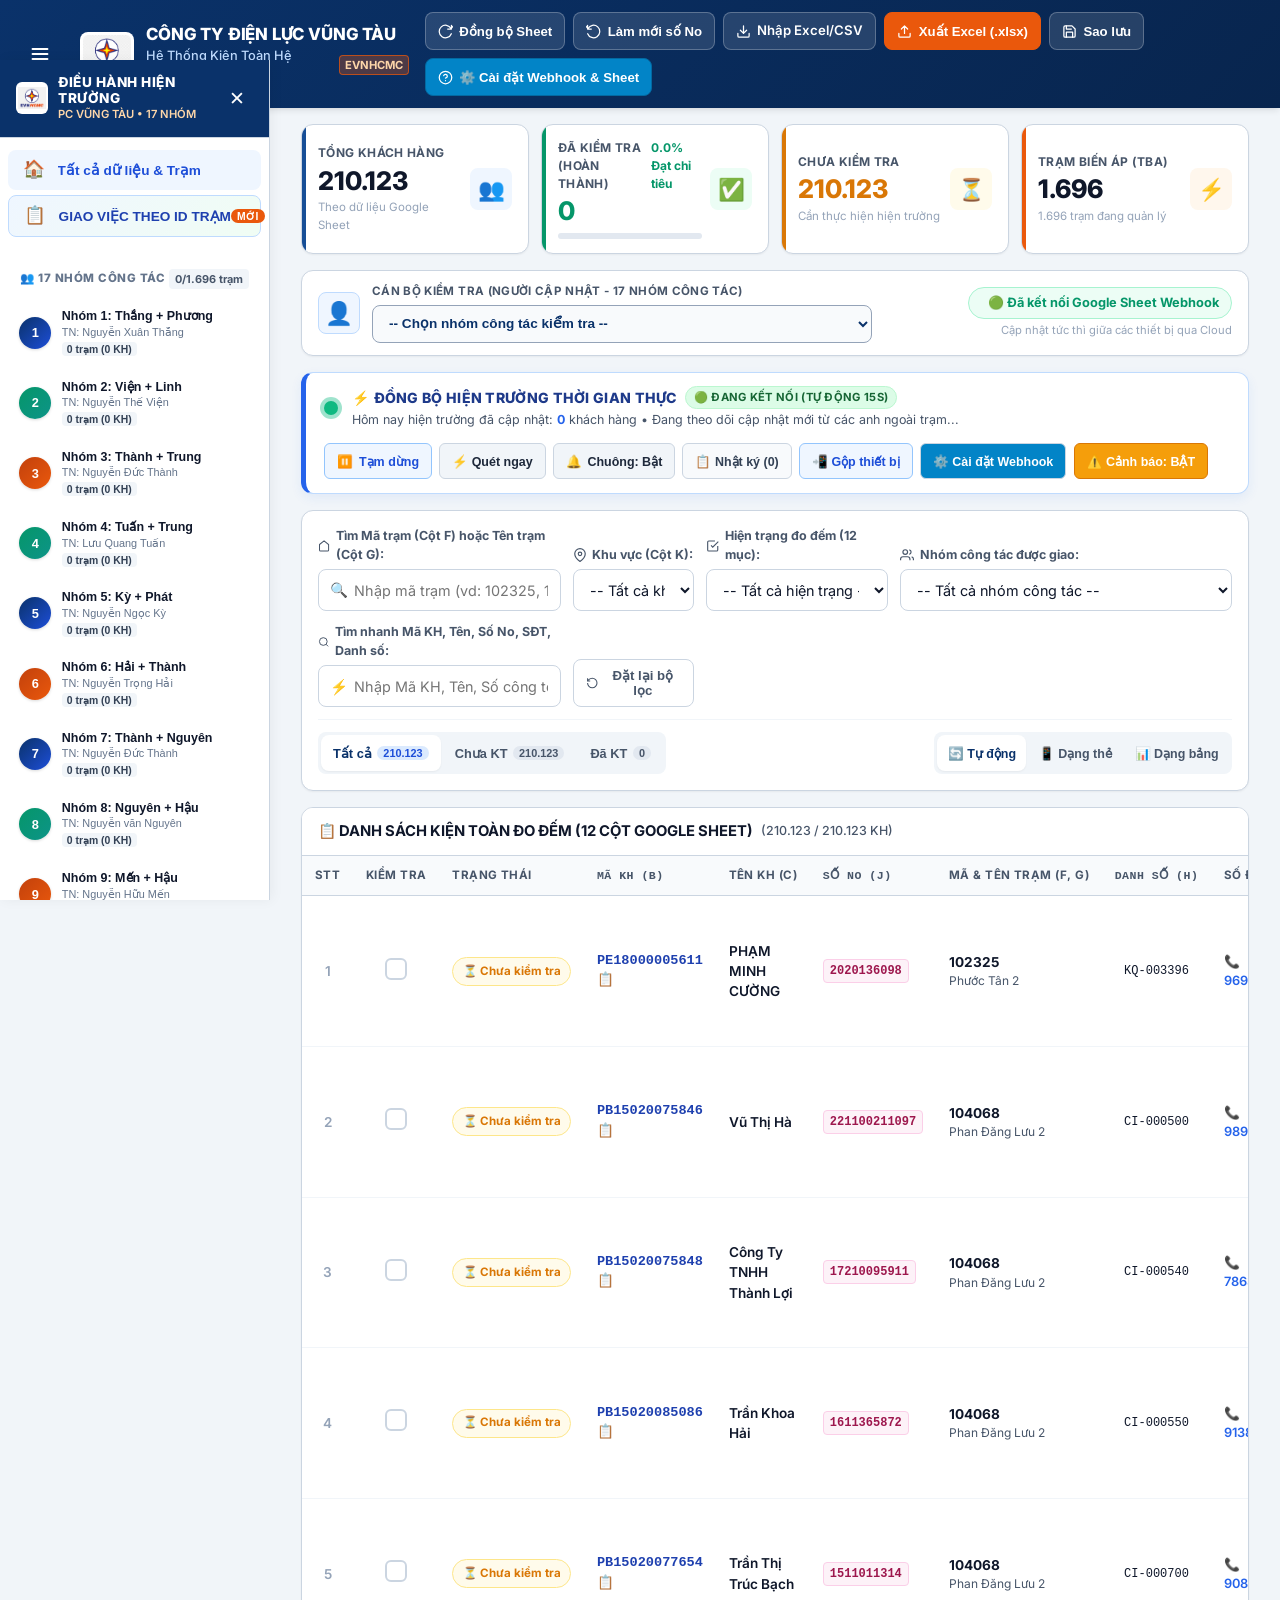
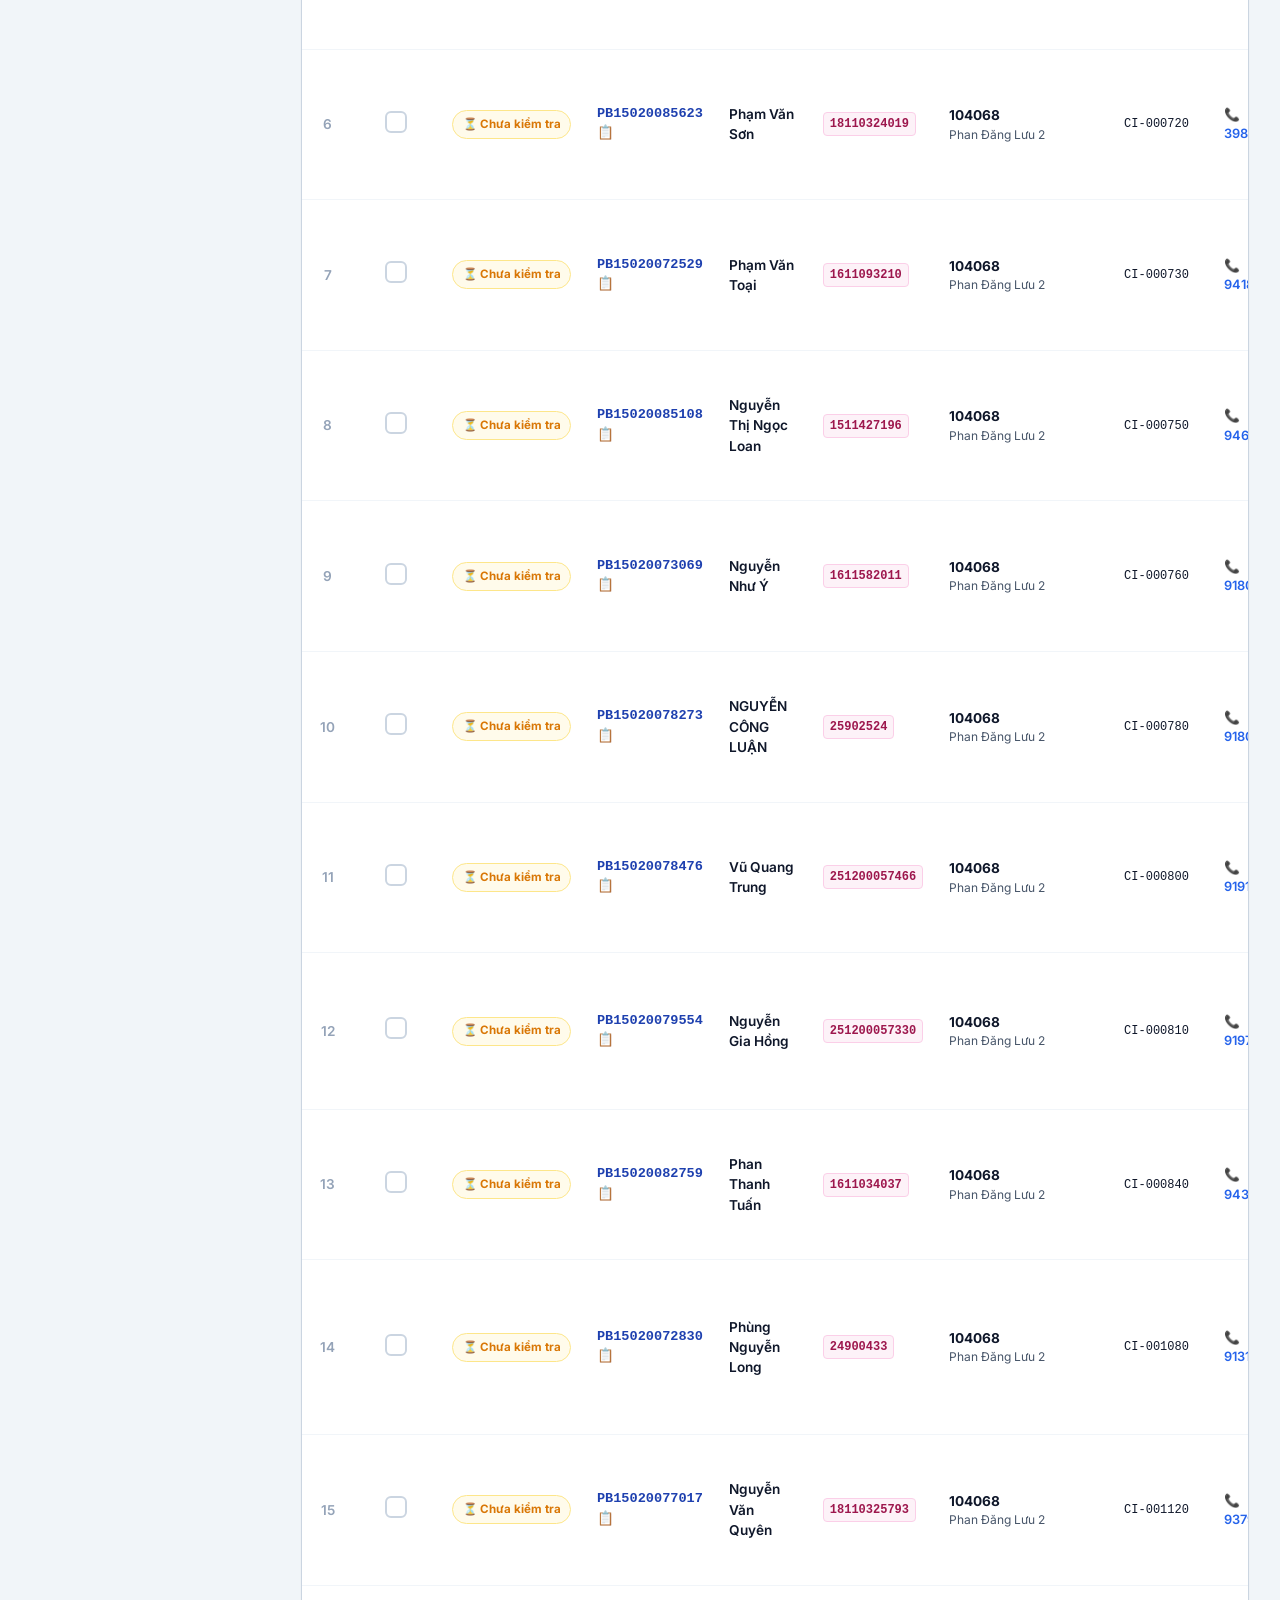
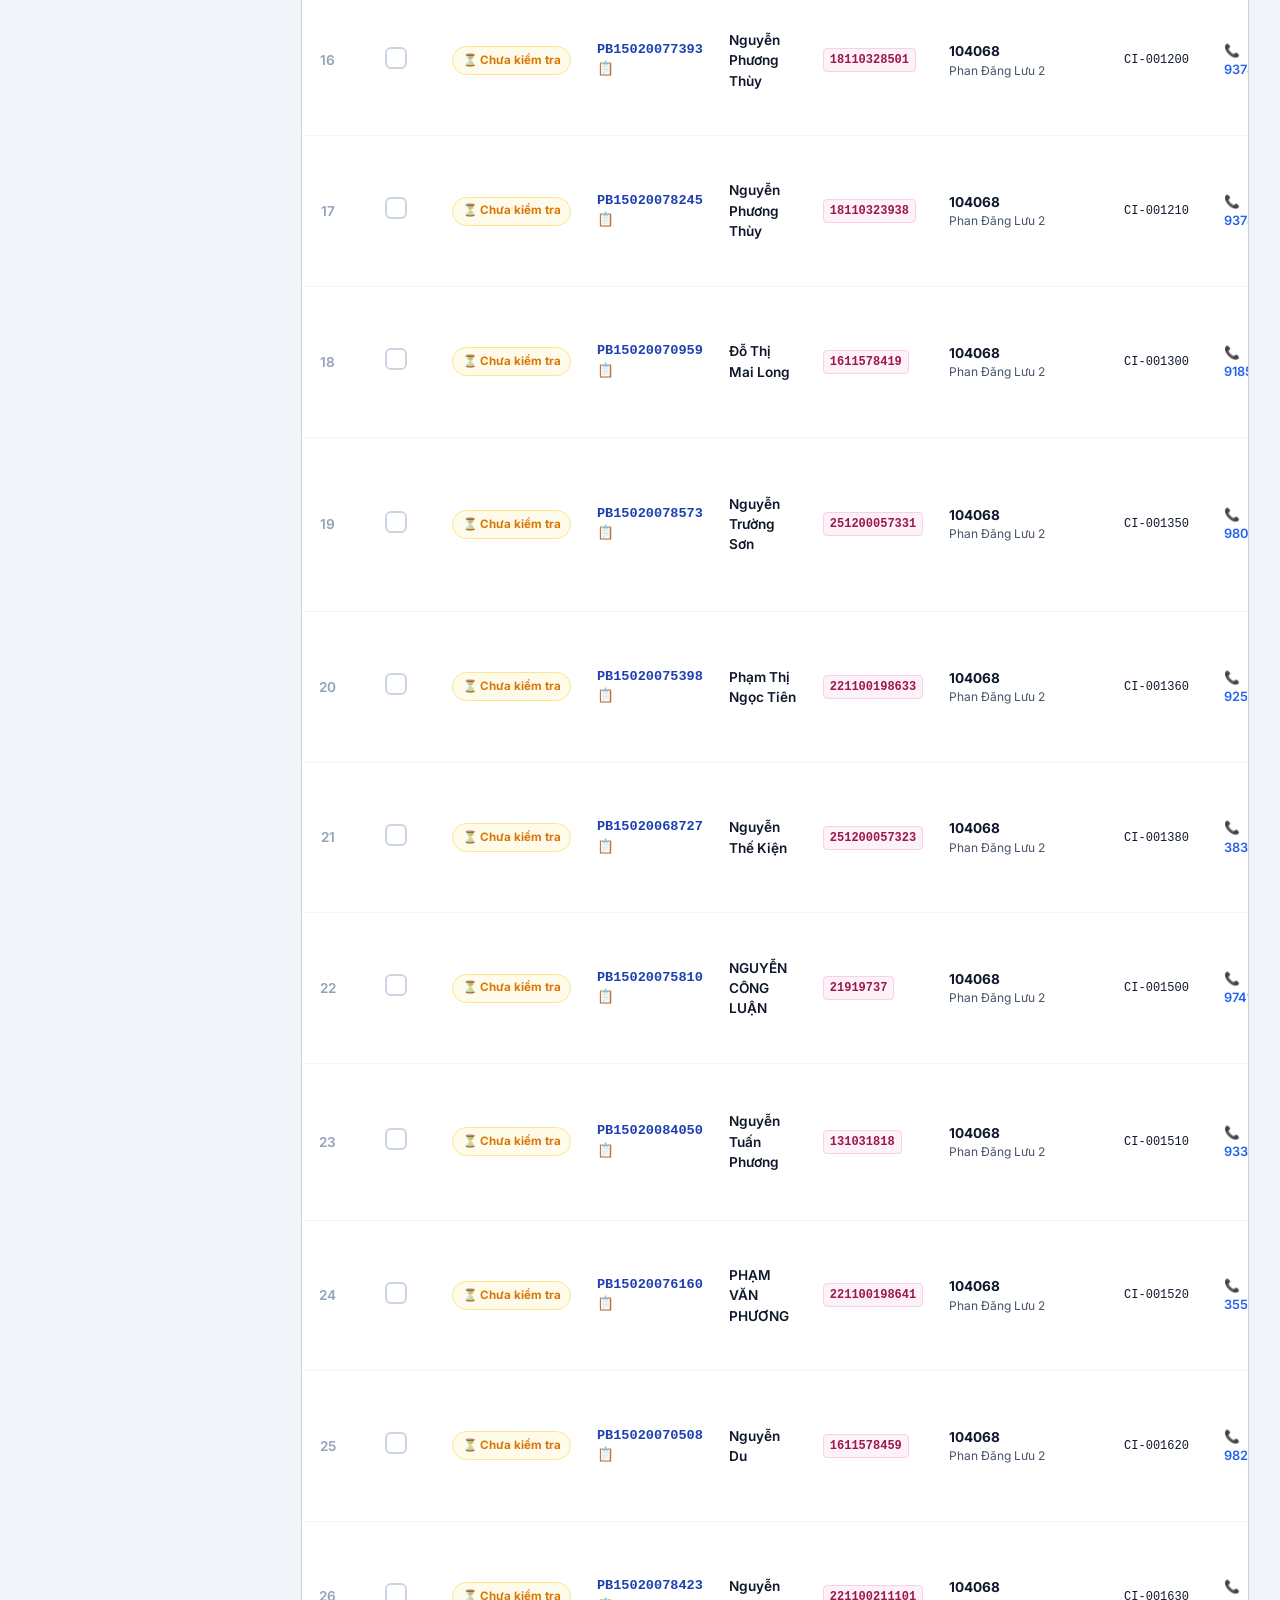
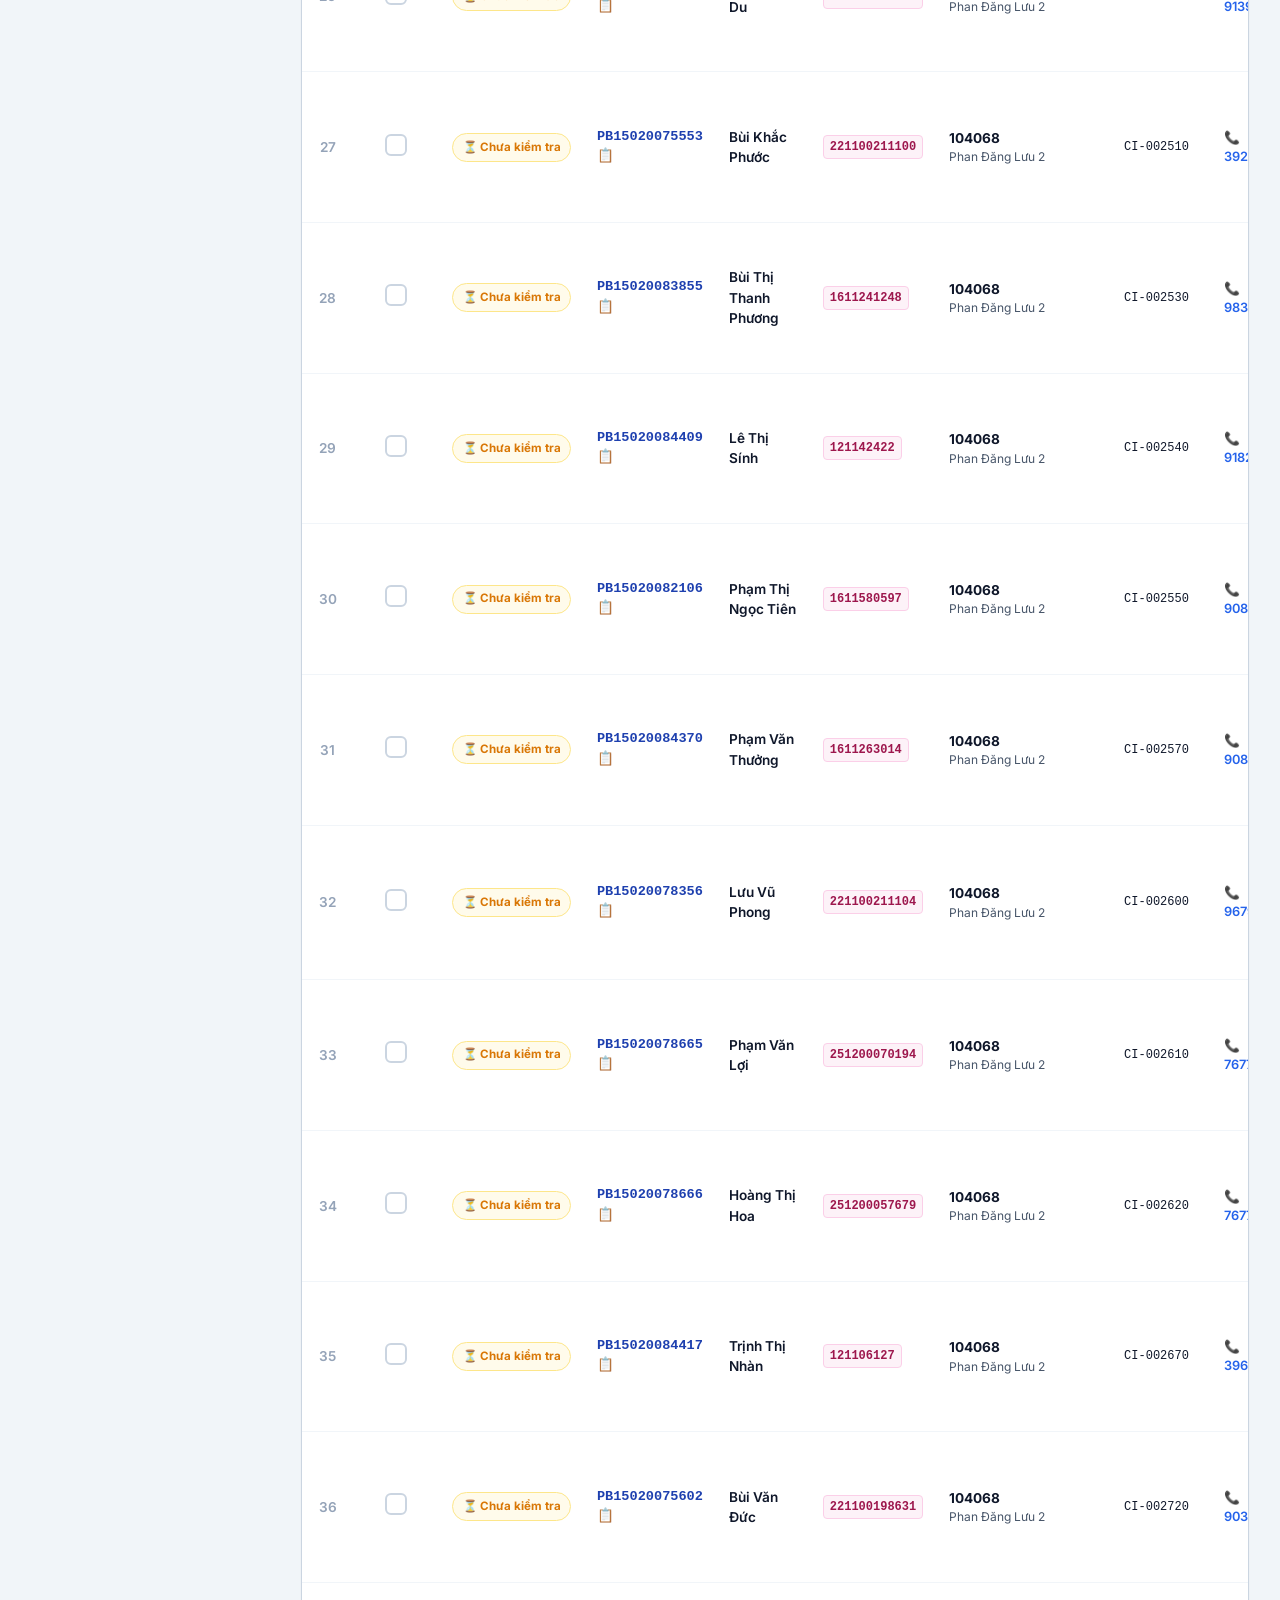
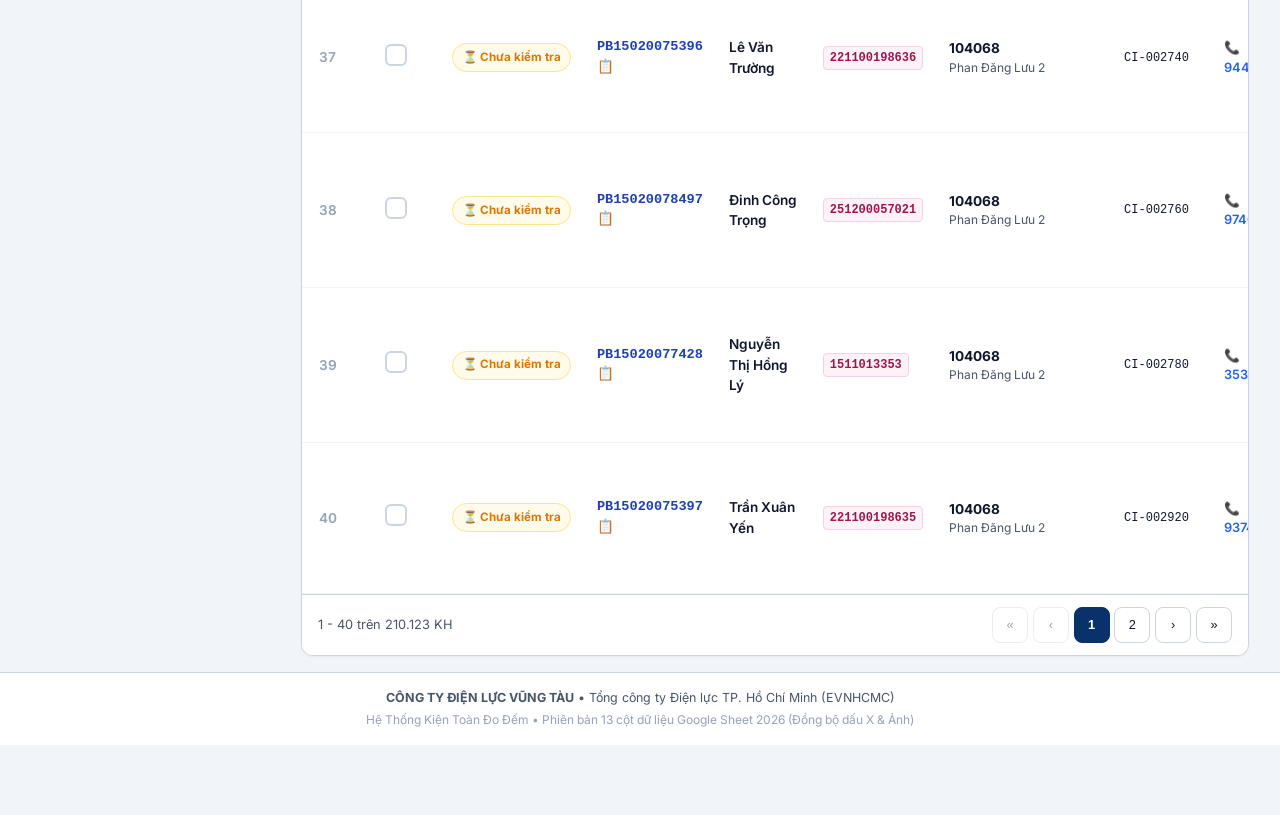
==== commit 5d794682: "feat(workgroups): bo sung them cac nhom tu 10 den 17 vao he thong giao viec va thuc hien kiem tra" ====
--- a/Kien toan HTDD_PCVT/index.html
+++ b/Kien toan HTDD_PCVT/index.html
@@ -33,7 +33,7 @@
     <div class="header-container">
       <!-- Brand Section -->
       <div class="brand-section">
-        <button class="btn-yt-hamburger" id="btnToggleSidebar" aria-label="Mở/đóng danh mục giao việc" title="Danh mục giao việc & 9 Nhóm công tác">
+        <button class="btn-yt-hamburger" id="btnToggleSidebar" aria-label="Mở/đóng danh mục giao việc" title="Danh mục giao việc & Nhóm công tác">
           <svg width="20" height="20" viewBox="0 0 24 24" fill="none" stroke="currentColor" stroke-width="2.2" stroke-linecap="round" stroke-linejoin="round">
             <line x1="3" y1="12" x2="21" y2="12"></line>
             <line x1="3" y1="6" x2="21" y2="6"></line>
@@ -112,7 +112,7 @@
         <img src="avph472lv.png" alt="EVNHCMC Logo" class="yt-brand-logo">
         <div class="yt-brand-text">
           <span class="yt-brand-title">ĐIỀU HÀNH HIỆN TRƯỜNG</span>
-          <span class="yt-brand-sub">PC VŨNG TÀU &bull; 9 NHÓM</span>
+          <span class="yt-brand-sub">PC VŨNG TÀU &bull; 17 NHÓM</span>
         </div>
       </div>
       <button class="yt-sidebar-close" id="btnCloseSidebar" title="Đóng thanh bên">✕</button>
@@ -149,7 +149,7 @@
 
       <!-- Section 2: Workgroups List (9 Nhóm công tác) -->
       <div class="yt-sidebar-section-header">
-        <span class="yt-sidebar-section-title">👥 9 NHÓM CÔNG TÁC</span>
+        <span class="yt-sidebar-section-title">👥 17 NHÓM CÔNG TÁC</span>
         <span class="yt-title-badge" id="ytAssignedStatBadge">0/1.696 trạm</span>
       </div>
 
@@ -257,7 +257,7 @@
       <div class="inspector-box">
         <div class="inspector-icon">👤</div>
         <div class="inspector-info">
-          <span class="inspector-title">CÁN BỘ KIỂM TRA (NGƯỜI CẬP NHẬT - 9 NHÓM CÔNG TÁC)</span>
+          <span class="inspector-title">CÁN BỘ KIỂM TRA (NGƯỜI CẬP NHẬT - 17 NHÓM CÔNG TÁC)</span>
           <div class="inspector-input-wrap">
             <select id="selectInspectorPreset" class="inspector-select" title="Chọn nhóm cán bộ kiểm tra">
               <option value="">-- Chọn nhóm công tác kiểm tra --</option>
@@ -270,6 +270,14 @@
               <option value="Nguyễn Đức Thành + Nguyễn Văn Nguyên (Trưởng nhóm: Nguyễn Đức Thành)">Nhóm 7: Nguyễn Đức Thành + Nguyễn Văn Nguyên (TN: Nguyễn Đức Thành)</option>
               <option value="Nguyễn Văn Nguyên + Lê Phúc Hậu (Trưởng nhóm: Nguyễn văn Nguyên)">Nhóm 8: Nguyễn Văn Nguyên + Lê Phúc Hậu (TN: Nguyễn văn Nguyên)</option>
               <option value="Nguyễn Hữu Mến + Lê Phúc Hậu (Trưởng nhóm: Nguyễn Hữu Mến)">Nhóm 9: Nguyễn Hữu Mến + Lê Phúc Hậu (TN: Nguyễn Hữu Mến)</option>
+              <option value="Trương Xuân Hải + Trịnh Thế Vỹ (Trưởng nhóm: Trương Xuân Hải)">Nhóm 10: Trương Xuân Hải + Trịnh Thế Vỹ (TN: Trương Xuân Hải)</option>
+              <option value="Nguyễn Đăng Huy + Trần Trung Hiếu (Trưởng nhóm: Nguyễn Đăng Huy)">Nhóm 11: Nguyễn Đăng Huy + Trần Trung Hiếu (TN: Nguyễn Đăng Huy)</option>
+              <option value="Nguyễn Văn Hiệp + Huỳnh Tấn Mai (Trưởng nhóm: Nguyễn Văn Hiệp)">Nhóm 12: Nguyễn Văn Hiệp + Huỳnh Tấn Mai (TN: Nguyễn Văn Hiệp)</option>
+              <option value="Nguyễn Ngọc Phước + Ngô Thanh Hải (Trưởng nhóm: Nguyễn Ngọc Phước)">Nhóm 13: Nguyễn Ngọc Phước + Ngô Thanh Hải (TN: Nguyễn Ngọc Phước)</option>
+              <option value="Nguyễn Đức Luận + Trần Huy Phong (Trưởng nhóm: Nguyễn Đức Luận)">Nhóm 14: Nguyễn Đức Luận + Trần Huy Phong (TN: Nguyễn Đức Luận)</option>
+              <option value="Nguyễn Văn Biên + Đặng Quốc Phương (Trưởng nhóm: Nguyễn Văn Biên)">Nhóm 15: Nguyễn Văn Biên + Đặng Quốc Phương (TN: Nguyễn Văn Biên)</option>
+              <option value="Nguyễn Xuân Nhân + Đoàn Văn Chính (Trưởng nhóm: Nguyễn Xuân Nhân)">Nhóm 16: Nguyễn Xuân Nhân + Đoàn Văn Chính (TN: Nguyễn Xuân Nhân)</option>
+              <option value="Lý Hồng Hải + Lưu Quang Tuấn (Trưởng nhóm: Lý Hồng Hải)">Nhóm 17: Lý Hồng Hải + Lưu Quang Tuấn (TN: Lý Hồng Hải)</option>
               <option value="__custom__">✏️ Khác (Tự nhập tên)...</option>
             </select>
             <input type="text" id="inputInspectorName" class="inspector-input" placeholder="Nhập tên cán bộ khác..." style="display:none;" autocomplete="name">
@@ -438,6 +446,14 @@
             <option value="group_7">Nhóm 7: Thành + Nguyên</option>
             <option value="group_8">Nhóm 8: Nguyên + Hậu</option>
             <option value="group_9">Nhóm 9: Mến + Hậu</option>
+            <option value="group_10">Nhóm 10: Hải + Vỹ</option>
+            <option value="group_11">Nhóm 11: Huy + Hiếu</option>
+            <option value="group_12">Nhóm 12: Hiệp + Mai</option>
+            <option value="group_13">Nhóm 13: Phước + Hải</option>
+            <option value="group_14">Nhóm 14: Luận + Phong</option>
+            <option value="group_15">Nhóm 15: Biên + Phương</option>
+            <option value="group_16">Nhóm 16: Nhân + Chính</option>
+            <option value="group_17">Nhóm 17: Hải + Tuấn</option>
           </select>
         </div>
 
@@ -561,7 +577,7 @@
   </div>
 
   <!-- ==========================================================================
-       STATION ASSIGNMENT MODAL (GIAO VIỆC THEO ID TRẠM CHO 9 NHÓM CÔNG TÁC)
+       STATION ASSIGNMENT MODAL (GIAO VIỆC THEO ID TRẠM CHO CÁC NHÓM CÔNG TÁC)
        ========================================================================== -->
   <div class="modal-overlay" id="modalStationAssignment">
     <div class="modal-box modal-station-assign-box">
@@ -587,6 +603,14 @@
               <option value="group_7">Nhóm 7: Nguyễn Đức Thành + Nguyễn Văn Nguyên (TN: Nguyễn Đức Thành)</option>
               <option value="group_8">Nhóm 8: Nguyễn Văn Nguyên + Lê Phúc Hậu (TN: Nguyễn văn Nguyên)</option>
               <option value="group_9">Nhóm 9: Nguyễn Hữu Mến + Lê Phúc Hậu (TN: Nguyễn Hữu Mến)</option>
+              <option value="group_10">Nhóm 10: Trương Xuân Hải + Trịnh Thế Vỹ (TN: Trương Xuân Hải)</option>
+              <option value="group_11">Nhóm 11: Nguyễn Đăng Huy + Trần Trung Hiếu (TN: Nguyễn Đăng Huy)</option>
+              <option value="group_12">Nhóm 12: Nguyễn Văn Hiệp + Huỳnh Tấn Mai (TN: Nguyễn Văn Hiệp)</option>
+              <option value="group_13">Nhóm 13: Nguyễn Ngọc Phước + Ngô Thanh Hải (TN: Nguyễn Ngọc Phước)</option>
+              <option value="group_14">Nhóm 14: Nguyễn Đức Luận + Trần Huy Phong (TN: Nguyễn Đức Luận)</option>
+              <option value="group_15">Nhóm 15: Nguyễn Văn Biên + Đặng Quốc Phương (TN: Nguyễn Văn Biên)</option>
+              <option value="group_16">Nhóm 16: Nguyễn Xuân Nhân + Đoàn Văn Chính (TN: Nguyễn Xuân Nhân)</option>
+              <option value="group_17">Nhóm 17: Lý Hồng Hải + Lưu Quang Tuấn (TN: Lý Hồng Hải)</option>
             </select>
           </div>
           <div class="assign-btn-actions">
@@ -938,6 +962,6 @@
 
   <!-- Scripts -->
   <script src="js/vendor/xlsx.full.min.js"></script>
-  <script src="js/kienthoan.js?v=20260914_PHOTO_V2"></script>
+  <script src="js/kienthoan.js?v=20260922_WORKGROUPS_17"></script>
 </body>
 </html>
